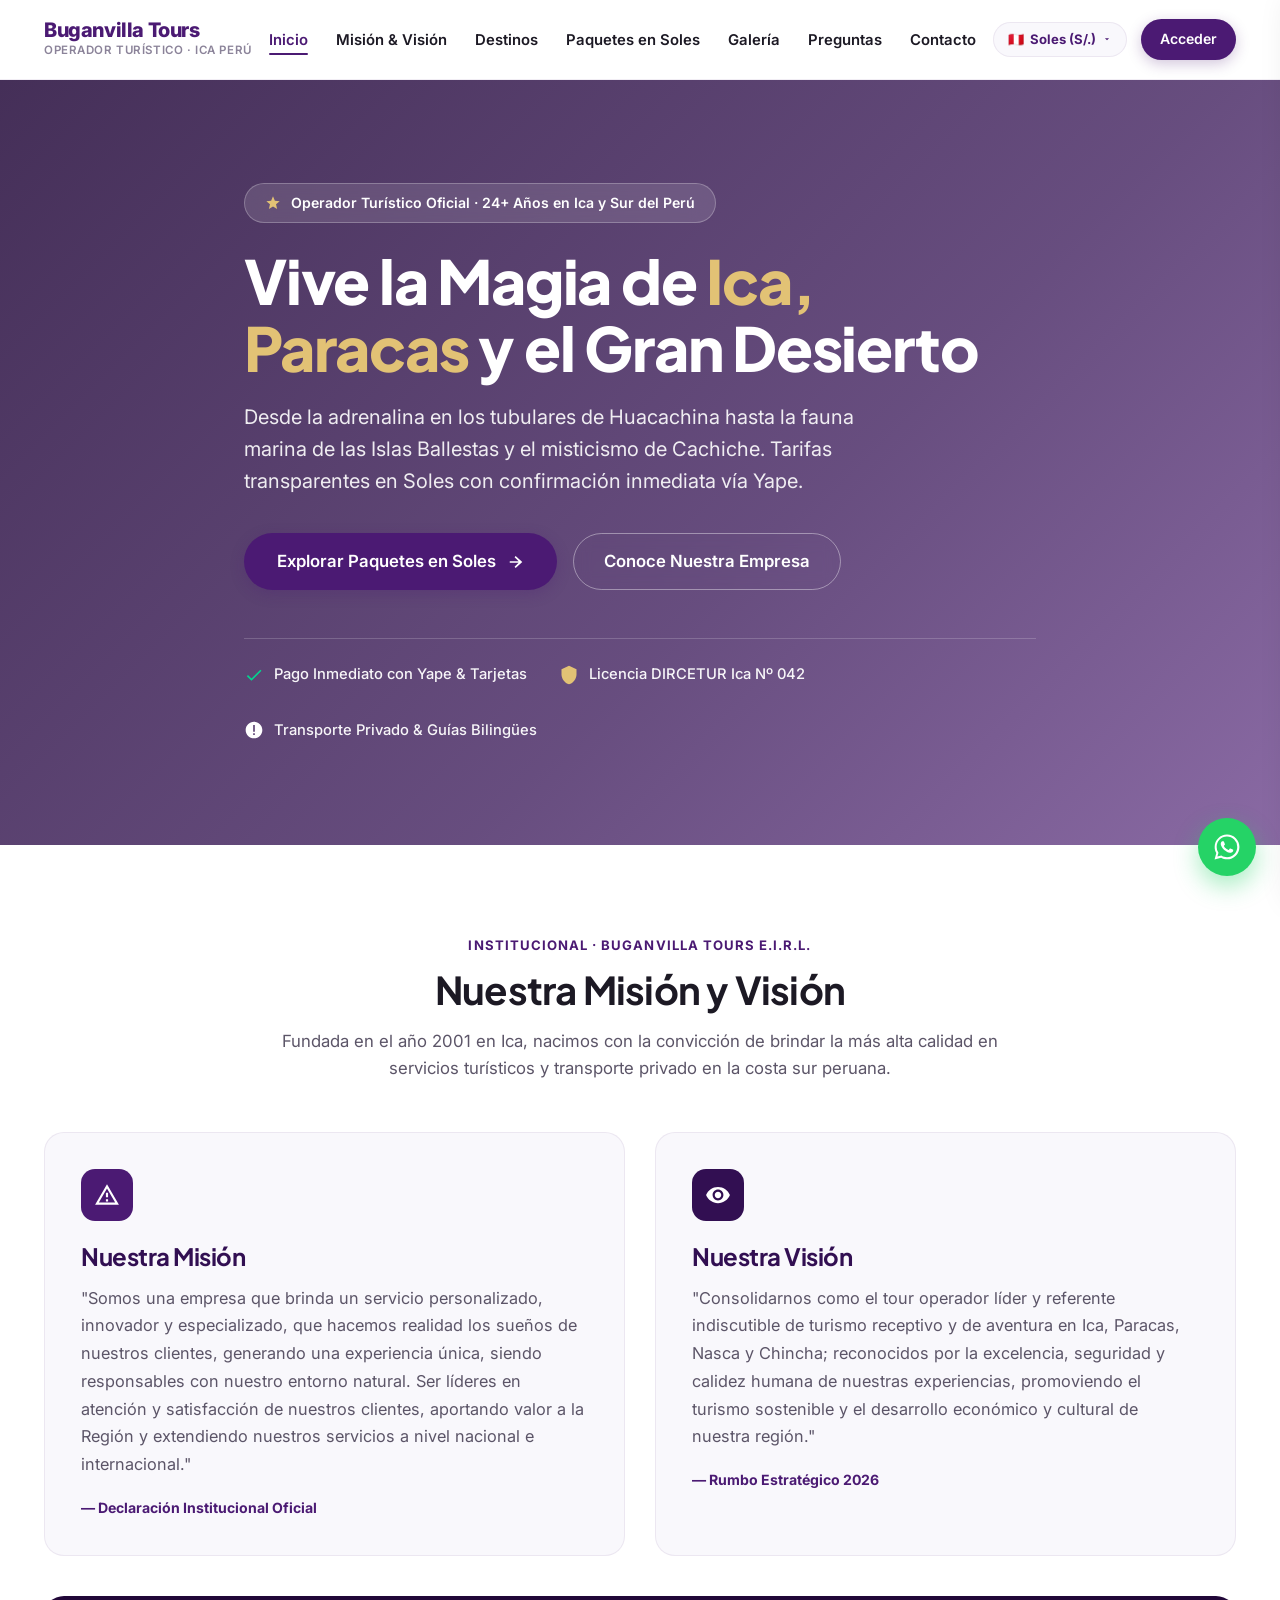
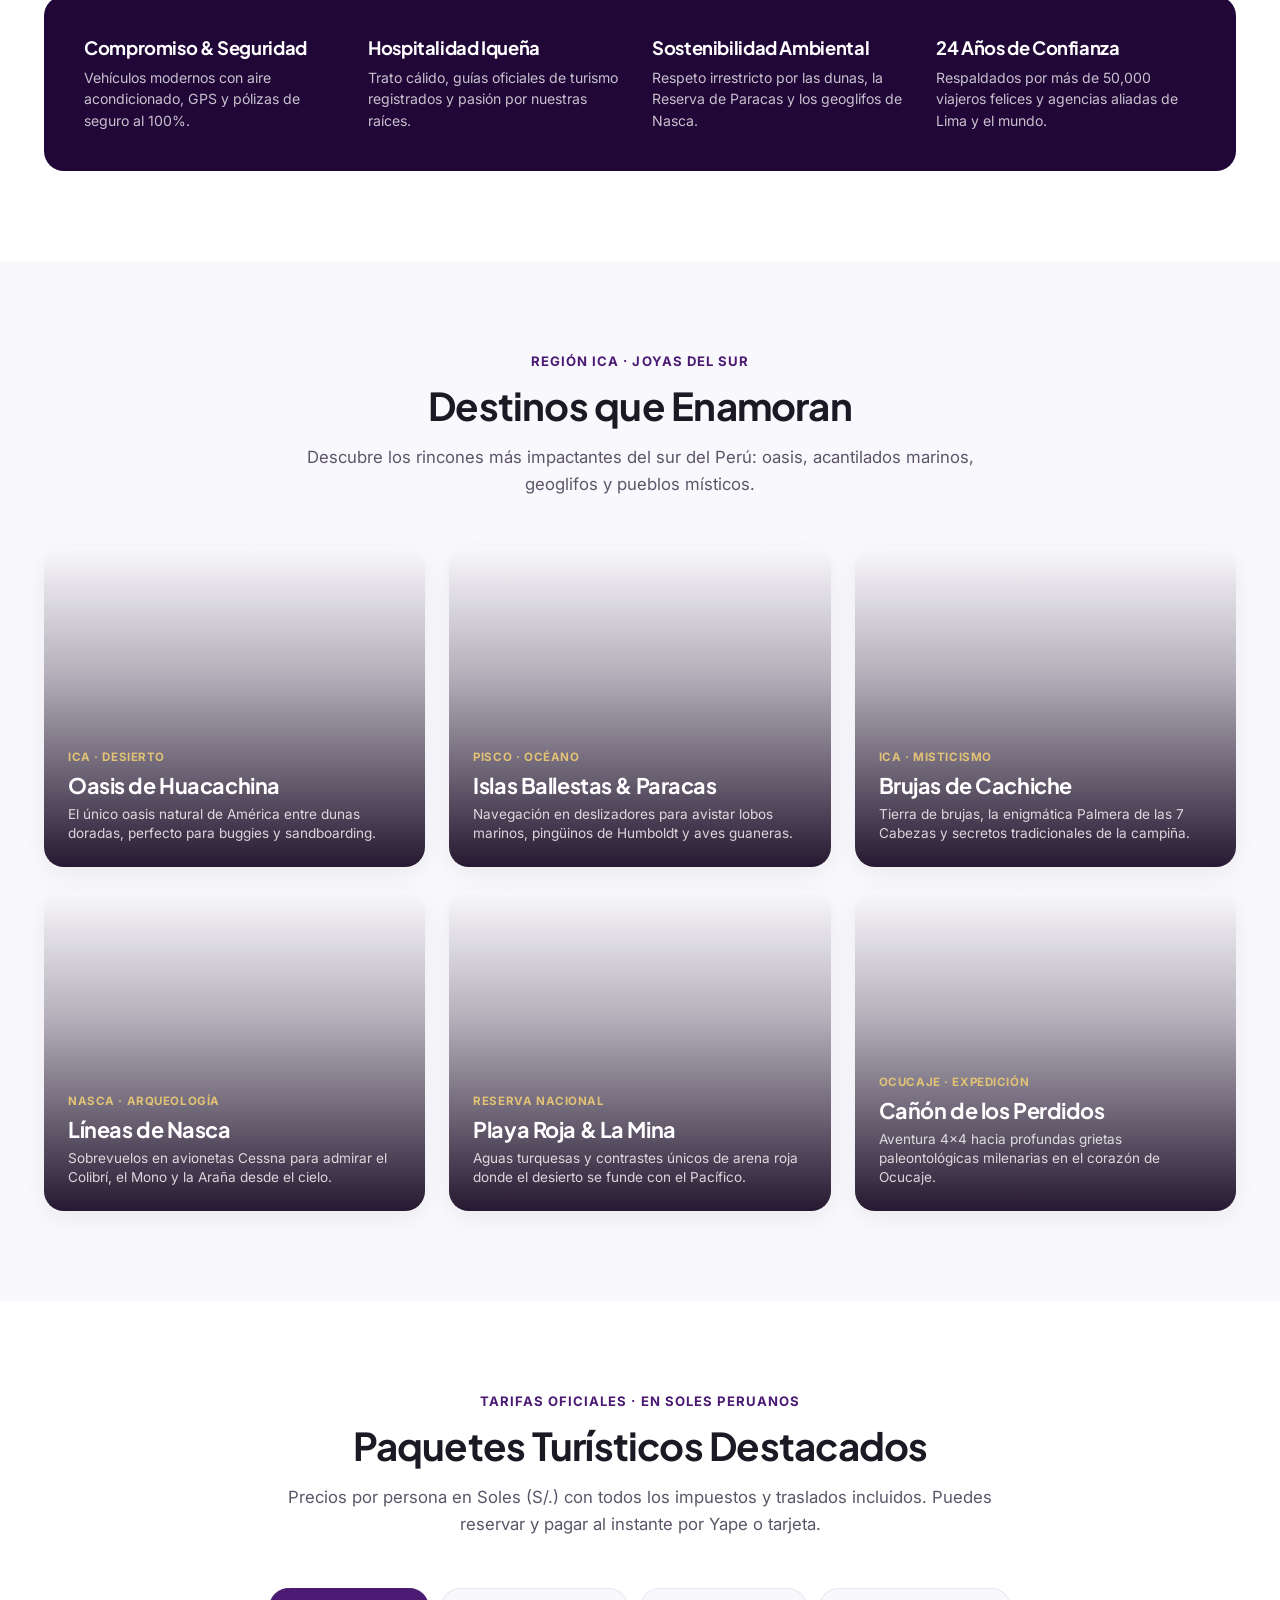
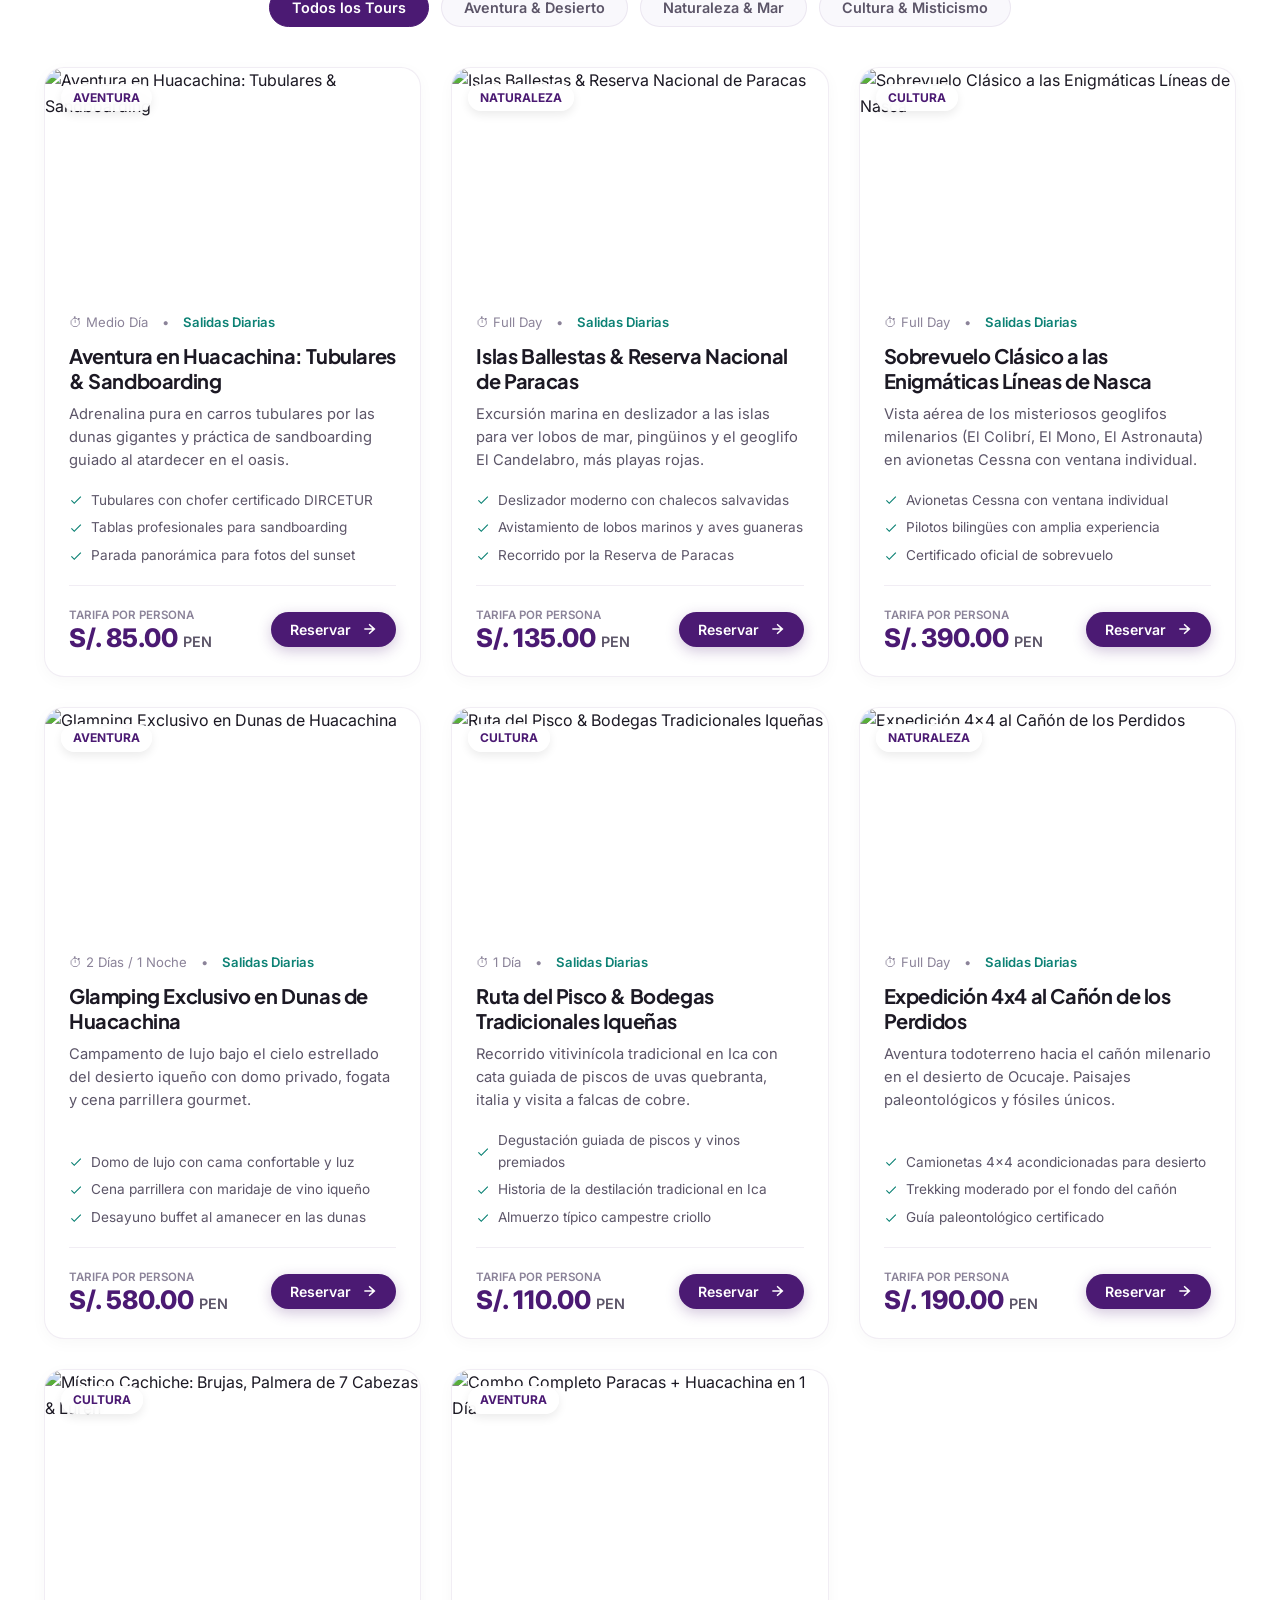
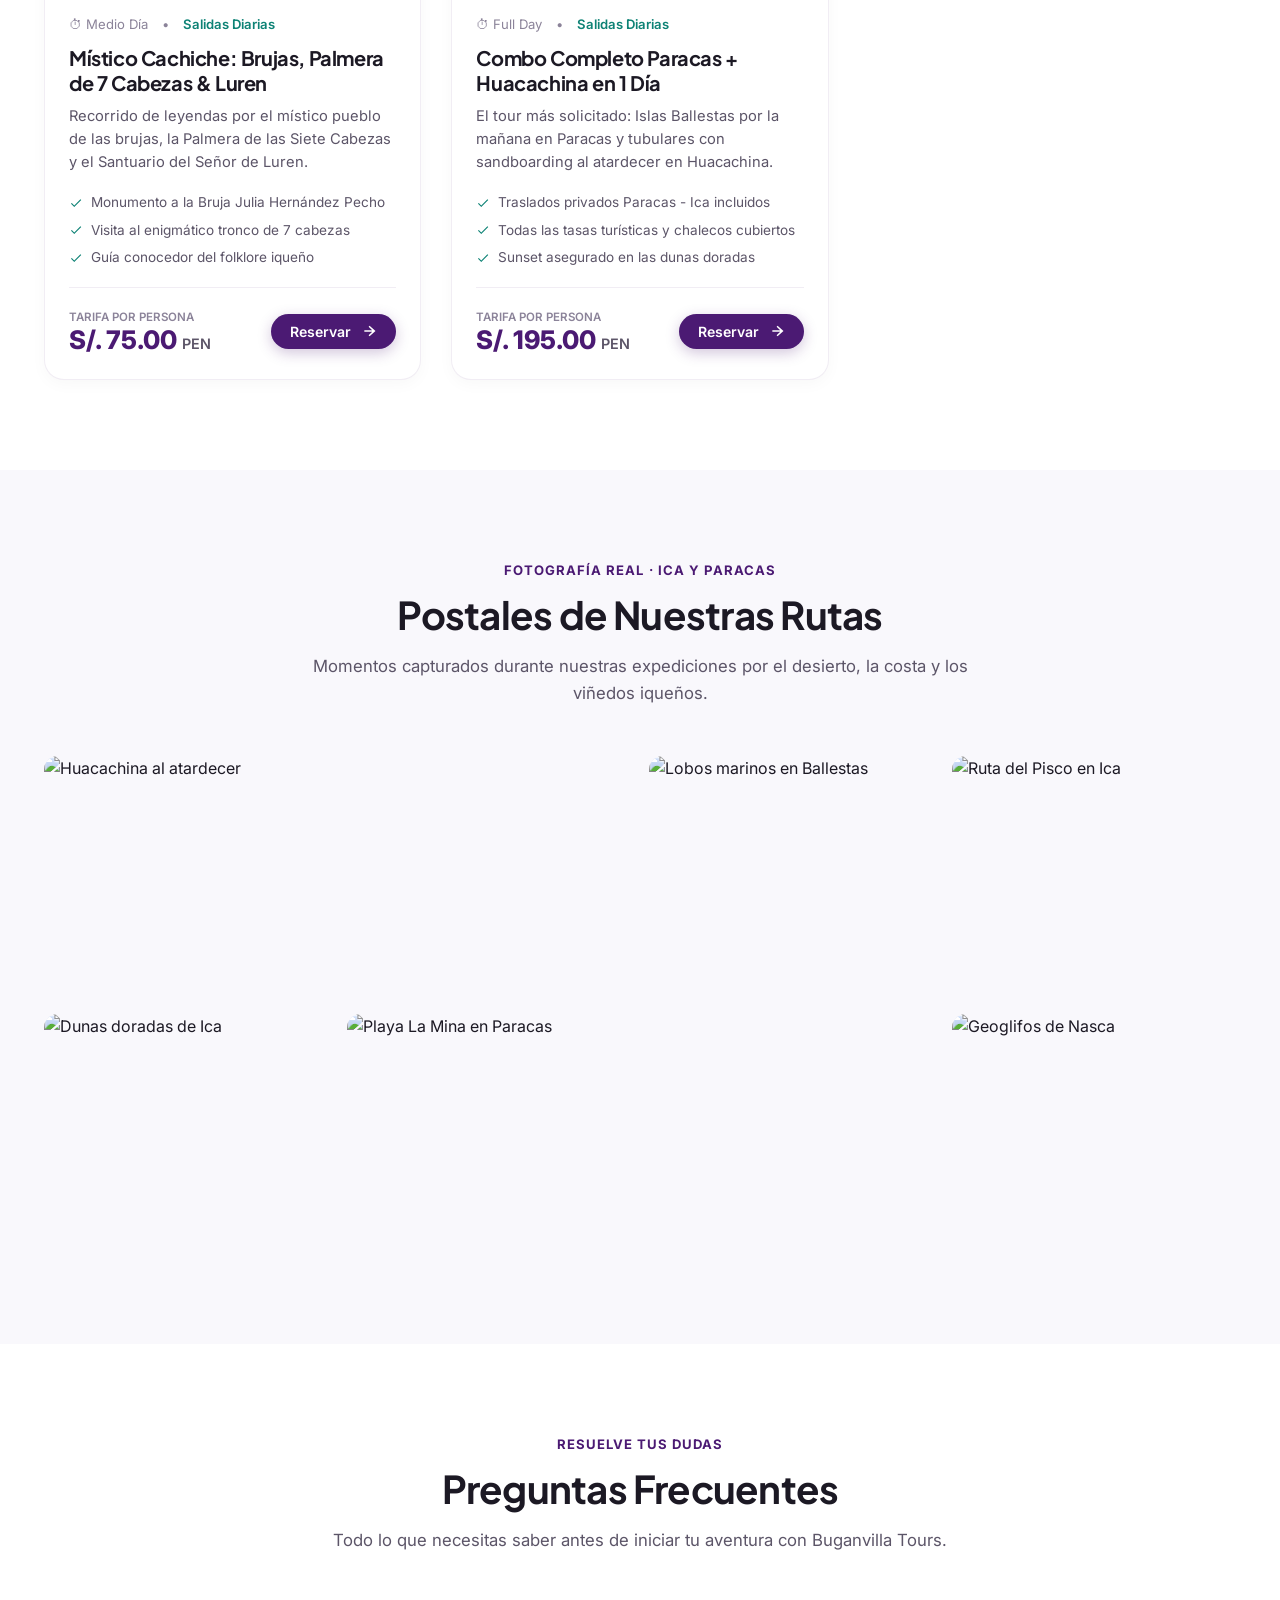
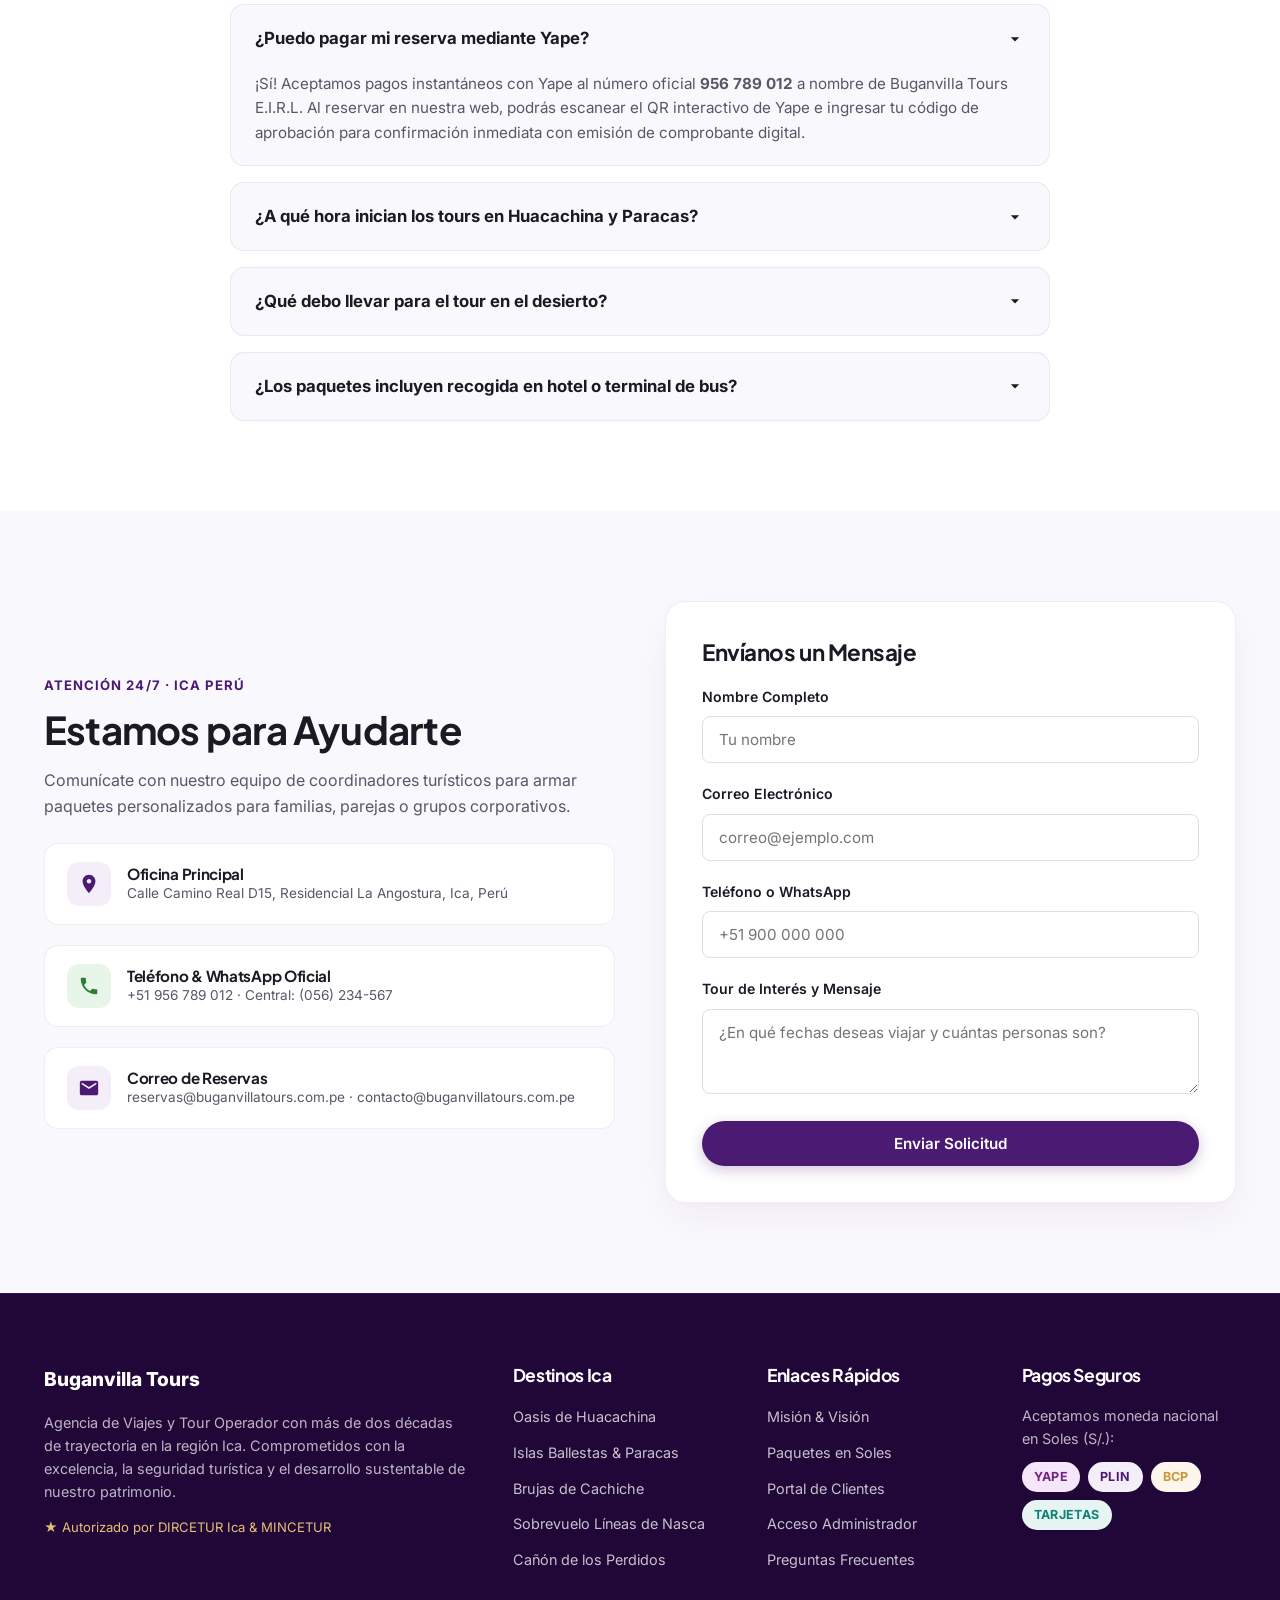
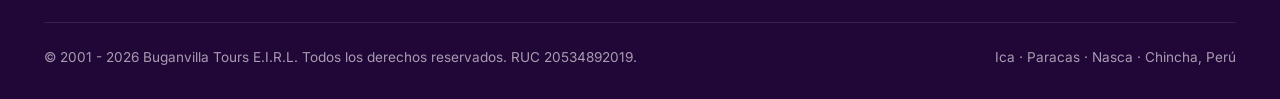
==== index.html @ 5aa182d3 "feat: subida del proyecto completo Buganvilla Tours" ====
<!DOCTYPE html>
<html lang="es">
<head>
  <meta charset="UTF-8">
  <meta name="viewport" content="width=device-width, initial-scale=1.0">
  <title>Buganvilla Tours | Agencia de Viajes y Tour Operador - Ica, Paracas, Nasca</title>
  
  <!-- Meta & Favicon -->
  <meta name="description" content="Buganvilla Tours - Agencia de viajes y tour operador oficial con más de 24 años de experiencia en Ica, Huacachina, Paracas, Nasca y Chincha. Reserva paquetes en Soles con Yape.">
  <link rel="icon" href="https://buganvillatours.com/wp-content/uploads/2016/09/Logo-Buganvilla-web.png" type="image/png">

  <!-- Google Fonts: Inter & Plus Jakarta Sans for refined editorial modern typography -->
  <link rel="preconnect" href="https://fonts.googleapis.com">
  <link rel="preconnect" href="https://fonts.gstatic.com" crossorigin>
  <link href="https://fonts.googleapis.com/css2?family=Plus+Jakarta+Sans:wght@400;500;600;700;800&family=Inter:wght@300;400;500;600;700&display=swap" rel="stylesheet">

  <link rel="stylesheet" href="frontend/css/styles.css">
</head>
<body>

  <!-- ==========================================================================
       HEADER OFICIAL BUGANVILLA TOURS
       ========================================================================== -->
  <header class="site-header">
    <div class="container header-inner">
      
      <!-- Brand Logo con Logo Oficial de Buganvilla Tours -->
      <a href="#home" class="brand-logo-link" onclick="navigate('home')">
        <img src="https://buganvillatours.com/wp-content/uploads/2016/09/Logo-Buganvilla-web.png" 
             alt="Buganvilla Tours Logo" 
             class="brand-logo-img" 
             onerror="this.style.display='none'; document.getElementById('logoFallbackText').style.display='flex';">
        
        <div id="logoFallbackText" class="brand-text-fallback" style="display: none;">
          <span class="brand-title">Buganvilla Tours</span>
          <span class="brand-subtitle">Operador Turístico · Ica Perú</span>
        </div>
      </a>

      <!-- Menu Links -->
      <ul class="nav-menu">
        <li><a href="#home" class="nav-link active" onclick="navigate('home')">Inicio</a></li>
        <li><a href="#home" class="nav-link" onclick="scrollToSection('institucional')">Misión & Visión</a></li>
        <li><a href="#home" class="nav-link" onclick="scrollToSection('destinos')">Destinos</a></li>
        <li><a href="#home" class="nav-link" onclick="scrollToSection('paquetes')">Paquetes en Soles</a></li>
        <li><a href="#home" class="nav-link" onclick="scrollToSection('galeria')">Galería</a></li>
        <li><a href="#home" class="nav-link" onclick="scrollToSection('faq')">Preguntas</a></li>
        <li><a href="#home" class="nav-link" onclick="scrollToSection('contacto')">Contacto</a></li>
      </ul>

      <!-- Right Actions: Currency in Soles + Auth -->
      <div class="nav-right-actions">
        
        <div class="currency-pill" id="currencyPill" onclick="toggleCurrencyDropdown(event)" title="Cambiar Moneda de Pago">
          <span id="curFlag">🇵🇪</span>
          <span id="curLabel">Soles (S/.)</span>
          <svg width="10" height="10" viewBox="0 0 24 24" fill="currentColor"><path d="M7 10l5 5 5-5z"/></svg>

          <div class="currency-dropdown" id="currencyDropdown">
            <button type="button" class="currency-dropdown-opt active" data-cur="PEN" onclick="setCurrency('PEN', event)">
              <span>🇵🇪 Soles Peruanos</span>
              <strong>S/.</strong>
            </button>
            <button type="button" class="currency-dropdown-opt" data-cur="USD" onclick="setCurrency('USD', event)">
              <span>🇺🇸 Dólares (USD)</span>
              <strong>$</strong>
            </button>
            <button type="button" class="currency-dropdown-opt" data-cur="EUR" onclick="setCurrency('EUR', event)">
              <span>🇪🇺 Euros (EUR)</span>
              <strong>€</strong>
            </button>
          </div>
        </div>

        <!-- Guest Button -->
        <div id="navGuestBox">
          <a href="#login" class="btn btn-primary btn-sm" onclick="navigate('login')">
            Acceder
          </a>
        </div>

        <!-- Logged In User Pill -->
        <div id="navUserBox" class="user-profile-menu" style="display: none;">
          <button class="user-pill-btn" onclick="toggleUserDropdown()">
            <div class="user-avatar-dot" id="navAvatarLetter">U</div>
            <span id="navUserName" style="font-weight: 700; font-size: 0.9rem;">Usuario</span>
            <svg width="12" height="12" viewBox="0 0 24 24" fill="currentColor"><path d="M7 10l5 5 5-5z"/></svg>
          </button>
          
          <div class="user-dropdown" id="userDropdown">
            <a href="#client-dashboard" id="userMenuClientLink" onclick="navigate('client-dashboard')">
              <svg width="16" height="16" viewBox="0 0 24 24" fill="currentColor"><path d="M3 13h8V3H3v10zm0 8h8v-6H3v6zm10 0h8V11h-8v10zm0-18v6h8V3h-8z"/></svg>
              Mi Panel Cliente
            </a>
            <a href="#admin-dashboard" id="userMenuAdminLink" style="display: none;" onclick="navigate('admin-dashboard')">
              <svg width="16" height="16" viewBox="0 0 24 24" fill="currentColor"><path d="M12 1L3 5v6c0 5.55 3.84 10.74 9 12 5.16-1.26 9-6.45 9-12V5l-9-4z"/></svg>
              Panel Administrador
            </a>
            <button onclick="logout()">
              <svg width="16" height="16" viewBox="0 0 24 24" fill="currentColor"><path d="M10.09 15.59L11.5 17l5-5-5-5-1.41 1.41L12.67 11H3v2h9.67l-2.58 2.59zM19 3H5c-1.11 0-2 .9-2 2v4h2V5h14v14H5v-4H3v4c0 1.1.89 2 2 2h14c1.1 0 2-.9 2-2V5c0-1.1-.9-2-2-2z"/></svg>
              Cerrar Sesión
            </button>
          </div>
        </div>

        <!-- Mobile Trigger -->
        <button class="mobile-nav-toggle" onclick="toggleMobileNav()">☰</button>
      </div>

    </div>
  </header>

  <!-- Mobile Drawer -->
  <div class="mobile-drawer-overlay" id="mobileOverlay" onclick="toggleMobileNav()"></div>
  <aside class="mobile-drawer" id="mobileDrawer">
    <div style="display: flex; justify-content: space-between; align-items: center;">
      <span style="font-weight: 800; color: var(--primary);">Buganvilla Tours</span>
      <button onclick="toggleMobileNav()" style="background: none; font-size: 1.5rem;">&times;</button>
    </div>
    <div style="display: flex; flex-direction: column; gap: 14px;">
      <a href="#home" onclick="navigate('home'); toggleMobileNav();" style="font-weight: 600;">Inicio</a>
      <a href="#home" onclick="scrollToSection('institucional'); toggleMobileNav();" style="font-weight: 600;">Misión & Visión</a>
      <a href="#home" onclick="scrollToSection('destinos'); toggleMobileNav();" style="font-weight: 600;">Destinos de Ica</a>
      <a href="#home" onclick="scrollToSection('paquetes'); toggleMobileNav();" style="font-weight: 600;">Paquetes en Soles</a>
      <a href="#home" onclick="scrollToSection('galeria'); toggleMobileNav();" style="font-weight: 600;">Galería</a>
      <a href="#home" onclick="scrollToSection('contacto'); toggleMobileNav();" style="font-weight: 600;">Contacto</a>
      <hr style="border: 0; border-top: 1px solid var(--border-light);">
      <a href="#login" class="btn btn-primary btn-block btn-sm" onclick="navigate('login'); toggleMobileNav();">Ingresar al Sistema</a>
    </div>
  </aside>

  <!-- ==========================================================================
       MAIN APPLICATION ROUTER CONTAINER
       ========================================================================== -->
  <main id="app-root">

    <!-- ========================================================================
         VISTA 1: HOME PAGE
         ======================================================================== -->
    <section id="view-home" class="app-view active">
      
      <!-- HERO: Huacachina Desert Lagoon & Dunes -->
      <div class="hero-section">
        <div class="container hero-content">
          <div class="hero-badge-pill">
            <svg width="16" height="16" viewBox="0 0 24 24" fill="#E2C275"><path d="M12 17.27L18.18 21l-1.64-7.03L22 9.24l-7.19-.61L12 2 9.19 8.63 2 9.24l5.46 4.73L5.82 21z"/></svg>
            Operador Turístico Oficial · 24+ Años en Ica y Sur del Perú
          </div>

          <h1 class="hero-title">
            Vive la Magia de <span>Ica, Paracas</span> y el Gran Desierto
          </h1>

          <p class="hero-subtitle">
            Desde la adrenalina en los tubulares de Huacachina hasta la fauna marina de las Islas Ballestas y el misticismo de Cachiche. Tarifas transparentes en Soles con confirmación inmediata vía Yape.
          </p>

          <div class="hero-cta-group">
            <a href="#home" onclick="scrollToSection('paquetes')" class="btn btn-primary" style="font-size: 1.05rem; padding: 14px 32px;">
              Explorar Paquetes en Soles
              <svg width="18" height="18" viewBox="0 0 24 24" fill="currentColor"><path d="M5 13h11.86l-5.43 5.43 1.42 1.42L21.71 12l-8.86-7.85-1.42 1.42L16.86 11H5v2z"/></svg>
            </a>
            <a href="#home" onclick="scrollToSection('institucional')" class="btn btn-outline" style="font-size: 1.05rem; padding: 14px 30px;">
              Conoce Nuestra Empresa
            </a>
          </div>

          <div class="hero-highlights-strip">
            <div class="hero-strip-item">
              <svg width="20" height="20" viewBox="0 0 24 24" fill="#00D68F"><path d="M9 16.2L4.8 12l-1.4 1.4L9 19 21 7l-1.4-1.4L9 16.2z"/></svg>
              <span>Pago Inmediato con Yape & Tarjetas</span>
            </div>
            <div class="hero-strip-item">
              <svg width="20" height="20" viewBox="0 0 24 24" fill="#E2C275"><path d="M12 1L3 5v6c0 5.55 3.84 10.74 9 12 5.16-1.26 9-6.45 9-12V5l-9-4z"/></svg>
              <span>Licencia DIRCETUR Ica Nº 042</span>
            </div>
            <div class="hero-strip-item">
              <svg width="20" height="20" viewBox="0 0 24 24" fill="#FFFFFF"><path d="M12 2C6.48 2 2 6.48 2 12s4.48 10 10 10 10-4.48 10-10S17.52 2 12 2zm-1 14h2v2h-2zm0-10h2v8h-2z"/></svg>
              <span>Transporte Privado & Guías Bilingües</span>
            </div>
          </div>
        </div>
      </div>

      <!-- SECCIÓN INSTITUCIONAL: MISIÓN Y VISIÓN (DATOS OFICIALES) -->
      <section class="institutional-section" id="institucional">
        <div class="container">
          
          <div class="section-header">
            <span class="section-tag">Institucional · Buganvilla Tours E.I.R.L.</span>
            <h2 class="section-title">Nuestra Misión y Visión</h2>
            <p class="section-desc">
              Fundada en el año 2001 en Ica, nacimos con la convicción de brindar la más alta calidad en servicios turísticos y transporte privado en la costa sur peruana.
            </p>
          </div>

          <div class="mision-vision-grid">
            
            <!-- Misión Oficial -->
            <div class="mision-card">
              <div class="inst-icon-wrap">
                <svg width="26" height="26" viewBox="0 0 24 24" fill="currentColor"><path d="M12 2L1 21h22L12 2zm0 3.99L19.53 19H4.47L12 5.99zM11 16h2v2h-2zm0-6h2v4h-2z"/></svg>
              </div>
              <h3 class="inst-title">Nuestra Misión</h3>
              <p class="inst-text">
                "Somos una empresa que brinda un servicio personalizado, innovador y especializado, que hacemos realidad los sueños de nuestros clientes, generando una experiencia única, siendo responsables con nuestro entorno natural. Ser líderes en atención y satisfacción de nuestros clientes, aportando valor a la Región y extendiendo nuestros servicios a nivel nacional e internacional."
              </p>
              <div style="margin-top: 18px; font-weight: 700; color: var(--primary); font-size: 0.88rem;">
                — Declaración Institucional Oficial
              </div>
            </div>

            <!-- Visión Oficial -->
            <div class="vision-card">
              <div class="inst-icon-wrap" style="background: var(--primary-dark);">
                <svg width="26" height="26" viewBox="0 0 24 24" fill="currentColor"><path d="M12 4.5C7 4.5 2.73 7.61 1 12c1.73 4.39 6 7.5 11 7.5s9.27-3.11 11-7.5c-1.73-4.39-6-7.5-11-7.5zM12 17c-2.76 0-5-2.24-5-5s2.24-5 5-5 5 2.24 5 5-2.24 5-5 5zm0-8c-1.66 0-3 1.34-3 3s1.34 3 3 3 3-1.34 3-3-1.34-3-3-3z"/></svg>
              </div>
              <h3 class="inst-title">Nuestra Visión</h3>
              <p class="inst-text">
                "Consolidarnos como el tour operador líder y referente indiscutible de turismo receptivo y de aventura en Ica, Paracas, Nasca y Chincha; reconocidos por la excelencia, seguridad y calidez humana de nuestras experiencias, promoviendo el turismo sostenible y el desarrollo económico y cultural de nuestra región."
              </p>
              <div style="margin-top: 18px; font-weight: 700; color: var(--primary); font-size: 0.88rem;">
                — Rumbo Estratégico 2026
              </div>
            </div>

          </div>

          <!-- Valores de la Empresa -->
          <div class="values-strip">
            <div class="val-item">
              <h4>Compromiso & Seguridad</h4>
              <p>Vehículos modernos con aire acondicionado, GPS y pólizas de seguro al 100%.</p>
            </div>
            <div class="val-item">
              <h4>Hospitalidad Iqueña</h4>
              <p>Trato cálido, guías oficiales de turismo registrados y pasión por nuestras raíces.</p>
            </div>
            <div class="val-item">
              <h4>Sostenibilidad Ambiental</h4>
              <p>Respeto irrestricto por las dunas, la Reserva de Paracas y los geoglifos de Nasca.</p>
            </div>
            <div class="val-item">
              <h4>24 Años de Confianza</h4>
              <p>Respaldados por más de 50,000 viajeros felices y agencias aliadas de Lima y el mundo.</p>
            </div>
          </div>

        </div>
      </section>

      <!-- SECCIÓN DESTINOS EMBLEMÁTICOS DE ICA (NO MACHU PICCHU) -->
      <section class="destinations-section" id="destinos">
        <div class="container">
          
          <div class="section-header">
            <span class="section-tag">Región Ica · Joyas del Sur</span>
            <h2 class="section-title">Destinos que Enamoran</h2>
            <p class="section-desc">
              Descubre los rincones más impactantes del sur del Perú: oasis, acantilados marinos, geoglifos y pueblos místicos.
            </p>
          </div>

          <div class="dest-grid">
            
            <!-- 1. Huacachina -->
            <div class="dest-card" onclick="scrollToSection('paquetes')">
              <div class="dest-card-bg" style="background-image: url('https://images.unsplash.com/photo-1544644181-1484b3fdfc62?w=800&q=80');"></div>
              <div class="dest-card-overlay">
                <span class="dest-tag">Ica · Desierto</span>
                <h3 class="dest-name">Oasis de Huacachina</h3>
                <p class="dest-desc">El único oasis natural de América entre dunas doradas, perfecto para buggies y sandboarding.</p>
              </div>
            </div>

            <!-- 2. Paracas & Ballestas -->
            <div class="dest-card" onclick="scrollToSection('paquetes')">
              <div class="dest-card-bg" style="background-image: url('https://images.unsplash.com/photo-1580619305218-8423a7ef79b4?w=800&q=80');"></div>
              <div class="dest-card-overlay">
                <span class="dest-tag">Pisco · Océano</span>
                <h3 class="dest-name">Islas Ballestas & Paracas</h3>
                <p class="dest-desc">Navegación en deslizadores para avistar lobos marinos, pingüinos de Humboldt y aves guaneras.</p>
              </div>
            </div>

            <!-- 3. Pueblo de Cachiche -->
            <div class="dest-card" onclick="scrollToSection('paquetes')">
              <div class="dest-card-bg" style="background-image: url('https://images.unsplash.com/photo-1518457607834-6e8d80c183c5?w=800&q=80');"></div>
              <div class="dest-card-overlay">
                <span class="dest-tag">Ica · Misticismo</span>
                <h3 class="dest-name">Brujas de Cachiche</h3>
                <p class="dest-desc">Tierra de brujas, la enigmática Palmera de las 7 Cabezas y secretos tradicionales de la campiña.</p>
              </div>
            </div>

            <!-- 4. Líneas de Nasca -->
            <div class="dest-card" onclick="scrollToSection('paquetes')">
              <div class="dest-card-bg" style="background-image: url('https://images.unsplash.com/photo-1526392060635-9d6019884377?w=800&q=80');"></div>
              <div class="dest-card-overlay">
                <span class="dest-tag">Nasca · Arqueología</span>
                <h3 class="dest-name">Líneas de Nasca</h3>
                <p class="dest-desc">Sobrevuelos en avionetas Cessna para admirar el Colibrí, el Mono y la Araña desde el cielo.</p>
              </div>
            </div>

            <!-- 5. Playas de Paracas -->
            <div class="dest-card" onclick="scrollToSection('paquetes')">
              <div class="dest-card-bg" style="background-image: url('https://images.unsplash.com/photo-1507525428034-b723cf961d3e?w=800&q=80');"></div>
              <div class="dest-card-overlay">
                <span class="dest-tag">Reserva Nacional</span>
                <h3 class="dest-name">Playa Roja & La Mina</h3>
                <p class="dest-desc">Aguas turquesas y contrastes únicos de arena roja donde el desierto se funde con el Pacífico.</p>
              </div>
            </div>

            <!-- 6. Cañón de los Perdidos -->
            <div class="dest-card" onclick="scrollToSection('paquetes')">
              <div class="dest-card-bg" style="background-image: url('https://images.unsplash.com/photo-1682687220742-aba13b6e50ba?w=800&q=80');"></div>
              <div class="dest-card-overlay">
                <span class="dest-tag">Ocucaje · Expedición</span>
                <h3 class="dest-name">Cañón de los Perdidos</h3>
                <p class="dest-desc">Aventura 4x4 hacia profundas grietas paleontológicas milenarias en el corazón de Ocucaje.</p>
              </div>
            </div>

          </div>

        </div>
      </section>

      <!-- PAQUETES TURÍSTICOS CON FOTOS REALES Y TARIFAS EN SOLES (S/.) -->
      <section class="packages-section" id="paquetes">
        <div class="container">
          
          <div class="section-header">
            <span class="section-tag">Tarifas Oficiales · En Soles Peruanos</span>
            <h2 class="section-title">Paquetes Turísticos Destacados</h2>
            <p class="section-desc">
              Precios por persona en Soles (S/.) con todos los impuestos y traslados incluidos. Puedes reservar y pagar al instante por Yape o tarjeta.
            </p>
          </div>

          <!-- Filtros de Categoría -->
          <div class="packages-filter-bar">
            <button class="filter-btn active" onclick="filterHomePackages('all', this)">Todos los Tours</button>
            <button class="filter-btn" onclick="filterHomePackages('aventura', this)">Aventura & Desierto</button>
            <button class="filter-btn" onclick="filterHomePackages('naturaleza', this)">Naturaleza & Mar</button>
            <button class="filter-btn" onclick="filterHomePackages('cultura', this)">Cultura & Misticismo</button>
          </div>

          <!-- Grid Dinámico de Paquetes -->
          <div class="packages-grid" id="homePackagesContainer">
            <!-- Rendered by JavaScript with authentic Ica photos & Soles -->
          </div>

        </div>
      </section>

      <!-- SECCIÓN: GALERÍA FOTOGRÁFICA -->
      <section class="gallery-section" id="galeria">
        <div class="container">
          
          <div class="section-header">
            <span class="section-tag">Fotografía Real · Ica y Paracas</span>
            <h2 class="section-title">Postales de Nuestras Rutas</h2>
            <p class="section-desc">
              Momentos capturados durante nuestras expediciones por el desierto, la costa y los viñedos iqueños.
            </p>
          </div>

          <div class="gallery-grid">
            <div class="gallery-item span-2">
              <img src="https://images.unsplash.com/photo-1509316975850-ff9c5deb0cd9?w=900&q=80" alt="Huacachina al atardecer" class="gallery-img">
              <div class="gallery-overlay"><span>Sunset en el Oasis de Huacachina</span></div>
            </div>
            <div class="gallery-item">
              <img src="https://images.unsplash.com/photo-1580619305218-8423a7ef79b4?w=600&q=80" alt="Lobos marinos en Ballestas" class="gallery-img">
              <div class="gallery-overlay"><span>Lobos marinos en Islas Ballestas</span></div>
            </div>
            <div class="gallery-item">
              <img src="https://images.unsplash.com/photo-1506377247377-2a5b3b417ebb?w=600&q=80" alt="Ruta del Pisco en Ica" class="gallery-img">
              <div class="gallery-overlay"><span>Barricas de roble y cata de Pisco</span></div>
            </div>
            <div class="gallery-item">
              <img src="https://images.unsplash.com/photo-1544644181-1484b3fdfc62?w=600&q=80" alt="Dunas doradas de Ica" class="gallery-img">
              <div class="gallery-overlay"><span>Tubulares en dunas gigantes</span></div>
            </div>
            <div class="gallery-item span-2">
              <img src="https://images.unsplash.com/photo-1507525428034-b723cf961d3e?w=900&q=80" alt="Playa La Mina en Paracas" class="gallery-img">
              <div class="gallery-overlay"><span>Playa La Mina · Reserva de Paracas</span></div>
            </div>
            <div class="gallery-item">
              <img src="https://images.unsplash.com/photo-1526392060635-9d6019884377?w=600&q=80" alt="Geoglifos de Nasca" class="gallery-img">
              <div class="gallery-overlay"><span>Sobrevuelo Líneas de Nasca</span></div>
            </div>
          </div>

        </div>
      </section>

      <!-- SECCIÓN: PREGUNTAS FRECUENTES (FAQ) -->
      <section class="faq-section" id="faq">
        <div class="container">
          
          <div class="section-header">
            <span class="section-tag">Resuelve tus Dudas</span>
            <h2 class="section-title">Preguntas Frecuentes</h2>
            <p class="section-desc">
              Todo lo que necesitas saber antes de iniciar tu aventura con Buganvilla Tours.
            </p>
          </div>

          <div class="faq-accordion">
            
            <div class="faq-item open">
              <div class="faq-question" onclick="toggleFaq(this)">
                <span>¿Puedo pagar mi reserva mediante Yape?</span>
                <svg width="20" height="20" viewBox="0 0 24 24" fill="currentColor"><path d="M7 10l5 5 5-5z"/></svg>
              </div>
              <div class="faq-answer">
                ¡Sí! Aceptamos pagos instantáneos con Yape al número oficial <strong>956 789 012</strong> a nombre de Buganvilla Tours E.I.R.L. Al reservar en nuestra web, podrás escanear el QR interactivo de Yape e ingresar tu código de aprobación para confirmación inmediata con emisión de comprobante digital.
              </div>
            </div>

            <div class="faq-item">
              <div class="faq-question" onclick="toggleFaq(this)">
                <span>¿A qué hora inician los tours en Huacachina y Paracas?</span>
                <svg width="20" height="20" viewBox="0 0 24 24" fill="currentColor"><path d="M7 10l5 5 5-5z"/></svg>
              </div>
              <div class="faq-answer">
                Las salidas para las Islas Ballestas son temprano por la mañana (08:00 AM y 10:00 AM) para aprovechar aguas calmas. El tour de tubulares y sandboarding en Huacachina opera durante todo el día, siendo el turno de las 04:00 PM el más cotizado para admirar el atardecer en el desierto.
              </div>
            </div>

            <div class="faq-item">
              <div class="faq-question" onclick="toggleFaq(this)">
                <span>¿Qué debo llevar para el tour en el desierto?</span>
                <svg width="20" height="20" viewBox="0 0 24 24" fill="currentColor"><path d="M7 10l5 5 5-5z"/></svg>
              </div>
              <div class="faq-answer">
                Recomendamos ropa ligera, lentes de sol bien ajustados, bloqueador solar biodegradable, zapatillas deportivas (no sandalias para el sandboarding) y un cortaviento para el atardecer cuando baja la temperatura en las dunas.
              </div>
            </div>

            <div class="faq-item">
              <div class="faq-question" onclick="toggleFaq(this)">
                <span>¿Los paquetes incluyen recogida en hotel o terminal de bus?</span>
                <svg width="20" height="20" viewBox="0 0 24 24" fill="currentColor"><path d="M7 10l5 5 5-5z"/></svg>
              </div>
              <div class="faq-answer">
                Todos nuestros paquetes incluyen traslados en unidades con aire acondicionado desde hoteles céntricos de Ica o terminales de autobuses de Ica y Paracas.
              </div>
            </div>

          </div>

        </div>
      </section>

      <!-- SECCIÓN: CONTACTO & UBICACIÓN -->
      <section class="contact-section" id="contacto">
        <div class="container contact-grid">
          
          <div>
            <span class="section-tag">Atención 24/7 · Ica Perú</span>
            <h2 class="section-title" style="text-align: left;">Estamos para Ayudarte</h2>
            <p style="margin-bottom: 24px;">
              Comunícate con nuestro equipo de coordinadores turísticos para armar paquetes personalizados para familias, parejas o grupos corporativos.
            </p>

            <div class="contact-info-list">
              
              <div class="contact-info-card">
                <div class="contact-icon-box">
                  <svg width="22" height="22" viewBox="0 0 24 24" fill="currentColor"><path d="M12 2C8.13 2 5 5.13 5 9c0 5.25 7 13 7 13s7-7.75 7-13c0-3.87-3.13-7-7-7zm0 9.5c-1.38 0-2.5-1.12-2.5-2.5s1.12-2.5 2.5-2.5 2.5 1.12 2.5 2.5-1.12 2.5-2.5 2.5z"/></svg>
                </div>
                <div>
                  <h4 style="font-size: 0.95rem;">Oficina Principal</h4>
                  <p style="font-size: 0.85rem;">Calle Camino Real D15, Residencial La Angostura, Ica, Perú</p>
                </div>
              </div>

              <div class="contact-info-card">
                <div class="contact-icon-box" style="background: #E8F5E9; color: #2E7D32;">
                  <svg width="22" height="22" viewBox="0 0 24 24" fill="currentColor"><path d="M6.62 10.79c1.44 2.83 3.76 5.14 6.59 6.59l2.2-2.2c.27-.27.67-.36 1.02-.24 1.12.37 2.33.57 3.57.57.55 0 1 .45 1 1V20c0 .55-.45 1-1 1-9.39 0-17-7.61-17-17 0-.55.45-1 1-1h3.5c.55 0 1 .45 1 1 0 1.25.2 2.45.57 3.57.11.35.03.74-.25 1.02l-2.2 2.2z"/></svg>
                </div>
                <div>
                  <h4 style="font-size: 0.95rem;">Teléfono & WhatsApp Oficial</h4>
                  <p style="font-size: 0.85rem;">+51 956 789 012 · Central: (056) 234-567</p>
                </div>
              </div>

              <div class="contact-info-card">
                <div class="contact-icon-box">
                  <svg width="22" height="22" viewBox="0 0 24 24" fill="currentColor"><path d="M20 4H4c-1.1 0-1.99.9-1.99 2L2 18c0 1.1.9 2 2 2h16c1.1 0 2-.9 2-2V6c0-1.1-.9-2-2-2zm0 4l-8 5-8-5V6l8 5 8-5v2z"/></svg>
                </div>
                <div>
                  <h4 style="font-size: 0.95rem;">Correo de Reservas</h4>
                  <p style="font-size: 0.85rem;">reservas@buganvillatours.com.pe · contacto@buganvillatours.com.pe</p>
                </div>
              </div>

            </div>
          </div>

          <!-- Formulario de Contacto -->
          <div class="glass-panel" style="padding: 36px; background: #FFFFFF;">
            <h3 style="margin-bottom: 20px; font-size: 1.4rem;">Envíanos un Mensaje</h3>
            
            <form onsubmit="handleContactSubmit(event)">
              <div class="form-group">
                <label class="form-label">Nombre Completo</label>
                <input type="text" class="form-input" id="cName" placeholder="Tu nombre" required>
              </div>

              <div class="form-group">
                <label class="form-label">Correo Electrónico</label>
                <input type="email" class="form-input" id="cEmail" placeholder="correo@ejemplo.com" required>
              </div>

              <div class="form-group">
                <label class="form-label">Teléfono o WhatsApp</label>
                <input type="tel" class="form-input" id="cPhone" placeholder="+51 900 000 000" required>
              </div>

              <div class="form-group">
                <label class="form-label">Tour de Interés y Mensaje</label>
                <textarea class="form-input" id="cMsg" rows="3" placeholder="¿En qué fechas deseas viajar y cuántas personas son?" required></textarea>
              </div>

              <button type="submit" class="btn btn-primary btn-block">
                Enviar Solicitud
              </button>
            </form>
          </div>

        </div>
      </section>

      <!-- FOOTER INSTITUCIONAL -->
      <footer class="footer-main">
        <div class="container">
          
          <div class="footer-grid">
            <div class="footer-col">
              <div style="display: flex; align-items: center; gap: 10px; margin-bottom: 16px;">
                <img src="https://buganvillatours.com/wp-content/uploads/2016/09/Logo-Buganvilla-web.png" 
                     alt="Buganvilla Tours" 
                     style="height: 38px; filter: brightness(0) invert(1);"
                     onerror="this.style.display='none';">
                <span style="font-weight: 800; font-size: 1.2rem; color: #FFFFFF;">Buganvilla Tours</span>
              </div>
              <p>
                Agencia de Viajes y Tour Operador con más de dos décadas de trayectoria en la región Ica. Comprometidos con la excelencia, la seguridad turística y el desarrollo sustentable de nuestro patrimonio.
              </p>
              <div style="margin-top: 14px; font-size: 0.82rem; color: #E2C275;">
                ★ Autorizado por DIRCETUR Ica & MINCETUR
              </div>
            </div>

            <div class="footer-col">
              <h4>Destinos Ica</h4>
              <ul>
                <li><a href="#home" onclick="scrollToSection('paquetes')">Oasis de Huacachina</a></li>
                <li><a href="#home" onclick="scrollToSection('paquetes')">Islas Ballestas & Paracas</a></li>
                <li><a href="#home" onclick="scrollToSection('paquetes')">Brujas de Cachiche</a></li>
                <li><a href="#home" onclick="scrollToSection('paquetes')">Sobrevuelo Líneas de Nasca</a></li>
                <li><a href="#home" onclick="scrollToSection('paquetes')">Cañón de los Perdidos</a></li>
              </ul>
            </div>

            <div class="footer-col">
              <h4>Enlaces Rápidos</h4>
              <ul>
                <li><a href="#home" onclick="scrollToSection('institucional')">Misión & Visión</a></li>
                <li><a href="#home" onclick="scrollToSection('paquetes')">Paquetes en Soles</a></li>
                <li><a href="#login" onclick="navigate('login')">Portal de Clientes</a></li>
                <li><a href="#login" onclick="navigate('login')">Acceso Administrador</a></li>
                <li><a href="#home" onclick="scrollToSection('faq')">Preguntas Frecuentes</a></li>
              </ul>
            </div>

            <div class="footer-col">
              <h4>Pagos Seguros</h4>
              <p style="margin-bottom: 12px;">Aceptamos moneda nacional en Soles (S/.):</p>
              <div style="display: flex; gap: 8px; flex-wrap: wrap;">
                <span class="badge badge-yape">YAPE</span>
                <span class="badge badge-primary">PLIN</span>
                <span class="badge badge-gold">BCP</span>
                <span class="badge badge-teal">TARJETAS</span>
              </div>
            </div>
          </div>

          <div class="footer-bottom">
            <span>© 2001 - 2026 Buganvilla Tours E.I.R.L. Todos los derechos reservados. RUC 20534892019.</span>
            <span>Ica · Paracas · Nasca · Chincha, Perú</span>
          </div>

        </div>
      </footer>

    </section>

    <!-- ========================================================================
         VISTA 2: LOGIN & REGISTRO (CON PERMISOS CLIENTE Y ADMIN)
         ======================================================================== -->
    <section id="view-login" class="app-view">
      <div class="auth-page-wrap">
        <div class="auth-card">
          
          <div style="text-align: center; margin-bottom: 24px;">
            <img src="https://buganvillatours.com/wp-content/uploads/2016/09/Logo-Buganvilla-web.png" 
                 alt="Logo" 
                 style="height: 48px; margin: 0 auto 10px auto;"
                 onerror="this.style.display='none';">
            <h2 style="font-size: 1.5rem;">Bienvenido a Buganvilla Tours</h2>
            <p style="font-size: 0.88rem;">Ingresa a tu cuenta para gestionar reservas o tours.</p>
          </div>

          <div class="auth-nav-tabs">
            <button class="auth-tab-btn active" id="tabBtnLogin" onclick="switchAuthTab('login')">Iniciar Sesión</button>
            <button class="auth-tab-btn" id="tabBtnRegister" onclick="switchAuthTab('register')">Crear Cuenta</button>
          </div>

          <!-- Form Login -->
          <form id="formLogin" onsubmit="handleLoginSubmit(event)">
            <div class="form-group">
              <label class="form-label">Correo Electrónico</label>
              <input type="email" class="form-input" id="loginEmail" placeholder="tu@correo.com" required>
              <small style="color: var(--text-dim); font-size: 0.75rem; display: block; margin-top: 4px;">
                💡 <em>Tip: Incluye 'admin' en tu correo para ingresar como Administrador.</em>
              </small>
            </div>

            <div class="form-group">
              <label class="form-label">Contraseña</label>
              <input type="password" class="form-input" id="loginPass" placeholder="••••••••" required>
            </div>

            <button type="submit" class="btn btn-primary btn-block" style="padding: 13px;">
              Ingresar al Portal
            </button>
          </form>

          <!-- Form Register -->
          <form id="formRegister" style="display: none;" onsubmit="handleRegisterSubmit(event)">
            <div class="form-group">
              <label class="form-label">Nombre Completo</label>
              <input type="text" class="form-input" id="regName" placeholder="Ej. Diego Mucha" required>
            </div>

            <div class="form-group">
              <label class="form-label">Correo Electrónico</label>
              <input type="email" class="form-input" id="regEmail" placeholder="correo@ejemplo.com" required>
            </div>

            <div class="form-group">
              <label class="form-label">Teléfono / WhatsApp</label>
              <input type="tel" class="form-input" id="regPhone" placeholder="+51 956 789 012" required>
            </div>

            <div class="form-group">
              <label class="form-label">Contraseña</label>
              <input type="password" class="form-input" id="regPass" placeholder="••••••••" required>
            </div>

            <button type="submit" class="btn btn-primary btn-block" style="padding: 13px;">
              Crear Mi Cuenta
            </button>
          </form>

          <div style="margin-top: 24px; text-align: center;">
            <a href="#home" onclick="navigate('home')" style="font-size: 0.85rem; color: var(--primary); font-weight: 600;">
              ← Volver al Inicio
            </a>
          </div>

        </div>
      </div>
    </section>

    <!-- ========================================================================
         VISTA 3: PANEL DE CLIENTE
         ======================================================================== -->
    <section id="view-client-dashboard" class="app-view">
      <div class="dashboard-layout">
        
        <!-- Sidebar Cliente -->
        <aside class="dashboard-sidebar">
          <div class="dash-user-badge">
            <div class="dash-avatar-circle" id="cSideAvatar">C</div>
            <div>
              <div style="font-weight: 700; font-size: 0.95rem;" id="cSideName">Cliente</div>
              <div style="font-size: 0.78rem; color: var(--accent-teal); font-weight: 600;">Viajero Registrado</div>
            </div>
          </div>

          <ul class="sidebar-menu">
            <li>
              <button class="sidebar-menu-btn active" id="cBtn-home" onclick="switchClientView('home')">
                <svg width="18" height="18" viewBox="0 0 24 24" fill="currentColor"><path d="M10 20v-6h4v6h5v-8h3L12 3 2 12h3v8z"/></svg>
                Inicio
              </button>
            </li>
            <li>
              <button class="sidebar-menu-btn" id="cBtn-bookings" onclick="switchClientView('bookings')">
                <svg width="18" height="18" viewBox="0 0 24 24" fill="currentColor"><path d="M19 3h-1V1h-2v2H8V1H6v2H5c-1.11 0-1.99.9-1.99 2L3 19c0 1.1.89 2 2 2h14c1.1 0 2-.9 2-2V5c0-1.1-.9-2-2-2zm0 16H5V8h14v11zM7 10h5v5H7z"/></svg>
                Mis Reservas
              </button>
            </li>
            <li>
              <button class="sidebar-menu-btn" id="cBtn-explore" onclick="switchClientView('explore')">
                <svg width="18" height="18" viewBox="0 0 24 24" fill="currentColor"><path d="M12 2C6.48 2 2 6.48 2 12s4.48 10 10 10 10-4.48 10-10S17.52 2 12 2zm1 17.93c-3.95-.49-7-3.85-7-7.93 0-.62.08-1.21.21-1.79L9 15v1c0 1.1.9 2 2 2v1.93zm6.9-2.54c-.26-.81-1-1.39-1.9-1.39h-1v-3c0-.55-.45-1-1-1H8v-2h2c.55 0 1-.45 1-1V7h2c1.1 0 2-.9 2-2v-.41c2.93 1.19 5 4.06 5 7.41 0 2.08-.8 3.97-2.1 5.39z"/></svg>
                Explorar Paquetes en S/.
              </button>
            </li>
            <li>
              <button class="sidebar-menu-btn" id="cBtn-profile" onclick="switchClientView('profile')">
                <svg width="18" height="18" viewBox="0 0 24 24" fill="currentColor"><path d="M12 12c2.21 0 4-1.79 4-4s-1.79-4-4-4-4 1.79-4 4 1.79 4 4 4zm0 2c-2.67 0-8 1.34-8 4v2h16v-2c0-2.66-5.33-4-8-4z"/></svg>
                Mi Perfil
              </button>
            </li>
          </ul>

          <div style="margin-top: auto; padding-top: 20px;">
            <button onclick="logout()" class="btn btn-outline-dark btn-block btn-sm">
              Cerrar Sesión
            </button>
          </div>
        </aside>

        <!-- Main Workspace Cliente -->
        <main class="dashboard-main-area">
          
          <!-- Subtab 1: Inicio Cliente -->
          <div id="cTab-home" class="dash-subview">
            <div class="dash-header-bar">
              <div>
                <h2>¡Hola de nuevo, <span id="clientGreetingName">Viajero</span>!</h2>
                <p>Aquí tienes el estado de tus viajes y próximas reservas en Ica.</p>
              </div>
              <button class="btn btn-primary" onclick="switchClientView('explore')">
                + Nueva Reserva en Soles
              </button>
            </div>

            <!-- KPIs Cliente -->
            <div class="dash-kpis-grid">
              <div class="kpi-card">
                <div class="kpi-icon-wrap">
                  <svg width="24" height="24" viewBox="0 0 24 24" fill="currentColor"><path d="M19 3h-1V1h-2v2H8V1H6v2H5c-1.11 0-1.99.9-1.99 2L3 19c0 1.1.89 2 2 2h14c1.1 0 2-.9 2-2V5c0-1.1-.9-2-2-2zm0 16H5V8h14v11z"/></svg>
                </div>
                <div>
                  <div class="kpi-number" id="cKpiUpcoming">1</div>
                  <div class="kpi-label">Próximo Viaje</div>
                </div>
              </div>

              <div class="kpi-card">
                <div class="kpi-icon-wrap" style="background: var(--accent-teal-soft); color: var(--accent-teal);">
                  <svg width="24" height="24" viewBox="0 0 24 24" fill="currentColor"><path d="M9 16.2L4.8 12l-1.4 1.4L9 19 21 7l-1.4-1.4L9 16.2z"/></svg>
                </div>
                <div>
                  <div class="kpi-number" id="cKpiCompleted">2</div>
                  <div class="kpi-label">Tours Realizados</div>
                </div>
              </div>

              <div class="kpi-card">
                <div class="kpi-icon-wrap" style="background: #F6E6F9; color: var(--yape-purple);">
                  <svg width="24" height="24" viewBox="0 0 24 24" fill="currentColor"><path d="M12 2C6.48 2 2 6.48 2 12s4.48 10 10 10 10-4.48 10-10S17.52 2 12 2zm1 14h-2v-2h2v2zm0-4h-2V7h2v5z"/></svg>
                </div>
                <div>
                  <div class="kpi-number" style="font-size: 1.3rem;">Yape & BCP</div>
                  <div class="kpi-label">Métodos Usados</div>
                </div>
              </div>
            </div>

            <!-- Tabla de Próximas Reservas -->
            <div class="dash-table-card">
              <h3 style="margin-bottom: 18px; font-size: 1.2rem;">Tus Reservas Registradas</h3>
              <div style="overflow-x: auto;">
                <table class="clean-table">
                  <thead>
                    <tr>
                      <th>Código</th>
                      <th>Paquete Turístico</th>
                      <th>Fecha</th>
                      <th>Viajeros</th>
                      <th>Total en Soles</th>
                      <th>Estado</th>
                      <th>Comprobante</th>
                    </tr>
                  </thead>
                  <tbody id="clientBookingsTable">
                    <!-- Loaded via JS -->
                  </tbody>
                </table>
              </div>
            </div>
          </div>

          <!-- Subtab 2: Mis Reservas Cliente -->
          <div id="cTab-bookings" class="dash-subview" style="display: none;">
            <div class="dash-header-bar">
              <div>
                <h2>Historial de Reservas</h2>
                <p>Todos tus comprobantes emitidos en Soles (S/.).</p>
              </div>
            </div>
            <div class="dash-table-card">
              <div style="overflow-x: auto;">
                <table class="clean-table">
                  <thead>
                    <tr>
                      <th>Código</th>
                      <th>Paquete</th>
                      <th>Fecha</th>
                      <th>Viajeros</th>
                      <th>Monto Total</th>
                      <th>Estado</th>
                      <th>Acción</th>
                    </tr>
                  </thead>
                  <tbody id="clientFullBookingsTable">
                    <!-- JS -->
                  </tbody>
                </table>
              </div>
            </div>
          </div>

          <!-- Subtab 3: Explorar Paquetes -->
          <div id="cTab-explore" class="dash-subview" style="display: none;">
            <div class="dash-header-bar">
              <div>
                <h2>Catálogo de Paquetes en Soles</h2>
                <p>Elige tu próximo destino en Ica y reserva de inmediato.</p>
              </div>
            </div>
            <div class="packages-grid" id="clientExploreGrid">
              <!-- JS -->
            </div>
          </div>

          <!-- Subtab 4: Mi Perfil -->
          <div id="cTab-profile" class="dash-subview" style="display: none;">
            <div class="dash-header-bar">
              <div>
                <h2>Datos Personales</h2>
                <p>Gestiona tu información de viajero.</p>
              </div>
            </div>
            <div class="dash-table-card" style="max-width: 580px;">
              <form onsubmit="handleSaveProfile(event)">
                <div class="form-group">
                  <label class="form-label">Nombre Completo</label>
                  <input type="text" class="form-input" id="pName" required>
                </div>
                <div class="form-group">
                  <label class="form-label">Correo Electrónico</label>
                  <input type="email" class="form-input" id="pEmail" required>
                </div>
                <div class="form-group">
                  <label class="form-label">Teléfono</label>
                  <input type="tel" class="form-input" id="pPhone" required>
                </div>
                <button type="submit" class="btn btn-primary">Guardar Cambios</button>
              </form>
            </div>
          </div>

        </main>
      </div>
    </section>

    <!-- ========================================================================
         VISTA 4: PANEL DE ADMINISTRADOR
         ======================================================================== -->
    <section id="view-admin-dashboard" class="app-view">
      <div class="dashboard-layout">
        
        <!-- Sidebar Admin -->
        <aside class="dashboard-sidebar">
          <div class="dash-user-badge">
            <div class="dash-avatar-circle" style="background: var(--primary-deep);">A</div>
            <div>
              <div style="font-weight: 700; font-size: 0.95rem;">Administración</div>
              <div style="font-size: 0.78rem; color: var(--primary); font-weight: 700;">Buganvilla Master</div>
            </div>
          </div>

          <ul class="sidebar-menu">
            <li>
              <button class="sidebar-menu-btn active" id="aBtn-kpis" onclick="switchAdminView('kpis')">
                <svg width="18" height="18" viewBox="0 0 24 24" fill="currentColor"><path d="M3 13h8V3H3v10zm0 8h8v-6H3v6zm10 0h8V11h-8v10zm0-18v6h8V3h-8z"/></svg>
                Métricas & KPIs
              </button>
            </li>
            <li>
              <button class="sidebar-menu-btn" id="aBtn-reservas" onclick="switchAdminView('reservas')">
                <svg width="18" height="18" viewBox="0 0 24 24" fill="currentColor"><path d="M19 3h-1V1h-2v2H8V1H6v2H5c-1.11 0-1.99.9-1.99 2L3 19c0 1.1.89 2 2 2h14c1.1 0 2-.9 2-2V5c0-1.1-.9-2-2-2zm0 16H5V8h14v11z"/></svg>
                Gestión de Reservas
              </button>
            </li>
            <li>
              <button class="sidebar-menu-btn" id="aBtn-paquetes" onclick="switchAdminView('paquetes')">
                <svg width="18" height="18" viewBox="0 0 24 24" fill="currentColor"><path d="M12 2l-5.5 9h11zM12 22l5.5-9h-11z"/></svg>
                CRUD Paquetes en S/.
              </button>
            </li>
            <li>
              <button class="sidebar-menu-btn" id="aBtn-usuarios" onclick="switchAdminView('usuarios')">
                <svg width="18" height="18" viewBox="0 0 24 24" fill="currentColor"><path d="M16 11c1.66 0 2.99-1.34 2.99-3S17.66 5 16 5c-1.66 0-3 1.34-3 3s1.34 3 3 3zm-8 0c1.66 0 2.99-1.34 2.99-3S9.66 5 8 5C6.34 5 5 6.34 5 3s1.34 3 3 3zm0 2c-2.33 0-7 1.17-7 3.5V19h14v-2.5c0-2.33-4.67-3.5-7-3.5zm8 0c-.29 0-.62.02-.97.05 1.16.84 1.97 1.97 1.97 3.45V19h6v-2.5c0-2.33-4.67-3.5-7-3.5z"/></svg>
                Directorio Usuarios
              </button>
            </li>
          </ul>

          <div style="margin-top: auto; padding-top: 20px;">
            <button onclick="logout()" class="btn btn-outline-dark btn-block btn-sm">
              Cerrar Sesión Admin
            </button>
          </div>
        </aside>

        <!-- Main Workspace Admin -->
        <main class="dashboard-main-area">
          
          <!-- Admin View 1: KPIs -->
          <div id="aTab-kpis" class="dash-subview">
            <div class="dash-header-bar">
              <div>
                <h2>Panel de Control Operativo</h2>
                <p>Consolidado financiero en Soles Peruanos (S/.) y flujo turístico 2026.</p>
              </div>
              <span class="badge badge-teal">Sistema Buganvilla Operativo</span>
            </div>

            <div class="dash-kpis-grid">
              <div class="kpi-card">
                <div class="kpi-icon-wrap">
                  <svg width="24" height="24" viewBox="0 0 24 24" fill="currentColor"><path d="M11.8 10.9c-2.27-.59-3-1.2-3-2.15 0-1.09 1.01-1.85 2.7-1.85 1.78 0 2.44.85 2.5 2.1h2.21c-.07-1.72-1.12-3.3-3.21-3.81V3h-3v2.16c-1.94.42-3.5 1.68-3.5 3.61 0 2.31 1.91 3.46 4.7 4.13 2.5.6 3 1.48 3 2.41 0 .69-.49 1.79-2.7 1.79-2.06 0-2.87-.92-2.98-2.1h-2.2c.12 2.19 1.76 3.42 3.68 3.83V21h3v-2.15c1.95-.37 3.5-1.5 3.5-3.55 0-2.84-2.43-3.81-4.7-4.4z"/></svg>
                </div>
                <div>
                  <div class="kpi-number">S/. 58,450</div>
                  <div class="kpi-label">Ingresos del Mes</div>
                </div>
              </div>

              <div class="kpi-card">
                <div class="kpi-icon-wrap" style="background: var(--accent-gold-soft); color: var(--accent-gold);">
                  <svg width="24" height="24" viewBox="0 0 24 24" fill="currentColor"><path d="M19 3h-1V1h-2v2H8V1H6v2H5c-1.11 0-1.99.9-1.99 2L3 19c0 1.1.89 2 2 2h14c1.1 0 2-.9 2-2V5c0-1.1-.9-2-2-2zm0 16H5V8h14v11z"/></svg>
                </div>
                <div>
                  <div class="kpi-number" id="admKpiBookings">24</div>
                  <div class="kpi-label">Reservas Activas</div>
                </div>
              </div>

              <div class="kpi-card">
                <div class="kpi-icon-wrap" style="background: #F6E6F9; color: var(--yape-purple);">
                  <svg width="24" height="24" viewBox="0 0 24 24" fill="currentColor"><path d="M12 2C6.48 2 2 6.48 2 12s4.48 10 10 10 10-4.48 10-10S17.52 2 12 2zm1 14h-2v-2h2v2zm0-4h-2V7h2v5z"/></svg>
                </div>
                <div>
                  <div class="kpi-number">74%</div>
                  <div class="kpi-label">Pagos vía Yape</div>
                </div>
              </div>

              <div class="kpi-card">
                <div class="kpi-icon-wrap" style="background: var(--accent-teal-soft); color: var(--accent-teal);">
                  <svg width="24" height="24" viewBox="0 0 24 24" fill="currentColor"><path d="M12 12c2.21 0 4-1.79 4-4s-1.79-4-4-4-4 1.79-4 4 1.79 4 4 4zm0 2c-2.67 0-8 1.34-8 4v2h16v-2c0-2.66-5.33-4-8-4z"/></svg>
                </div>
                <div>
                  <div class="kpi-number">98.4%</div>
                  <div class="kpi-label">Satisfacción Pax</div>
                </div>
              </div>
            </div>

            <!-- Gráfico Minimalista en CSS (Ingresos Mensuales en Soles) -->
            <div class="dash-table-card">
              <div style="display: flex; justify-content: space-between; align-items: center; margin-bottom: 20px;">
                <h3 style="font-size: 1.15rem;">Ingresos Mensuales en Soles (Año 2026)</h3>
                <span class="badge badge-primary">+22% Temporada Alta Ica</span>
              </div>
              
              <div style="display: flex; align-items: flex-end; gap: 16px; height: 160px; padding-top: 20px;">
                <div style="flex: 1; display: flex; flex-direction: column; align-items: center; gap: 8px;">
                  <div style="width: 100%; background: var(--primary-soft); height: 45%; border-radius: 6px;" title="Ene: S/. 32,000"></div>
                  <span style="font-size: 0.75rem; color: var(--text-dim);">Ene</span>
                </div>
                <div style="flex: 1; display: flex; flex-direction: column; align-items: center; gap: 8px;">
                  <div style="width: 100%; background: var(--primary-soft); height: 60%; border-radius: 6px;" title="Feb: S/. 41,000"></div>
                  <span style="font-size: 0.75rem; color: var(--text-dim);">Feb</span>
                </div>
                <div style="flex: 1; display: flex; flex-direction: column; align-items: center; gap: 8px;">
                  <div style="width: 100%; background: var(--primary-soft); height: 55%; border-radius: 6px;" title="Mar: S/. 38,500"></div>
                  <span style="font-size: 0.75rem; color: var(--text-dim);">Mar</span>
                </div>
                <div style="flex: 1; display: flex; flex-direction: column; align-items: center; gap: 8px;">
                  <div style="width: 100%; background: var(--primary-soft); height: 75%; border-radius: 6px;" title="Abr: S/. 52,000"></div>
                  <span style="font-size: 0.75rem; color: var(--text-dim);">Abr</span>
                </div>
                <div style="flex: 1; display: flex; flex-direction: column; align-items: center; gap: 8px;">
                  <div style="width: 100%; background: var(--primary); height: 90%; border-radius: 6px;" title="Mayo (Actual): S/. 58,450"></div>
                  <span style="font-size: 0.75rem; font-weight: 700; color: var(--primary);">May</span>
                </div>
              </div>
            </div>
          </div>

          <!-- Admin View 2: Reservas -->
          <div id="aTab-reservas" class="dash-subview" style="display: none;">
            <div class="dash-header-bar">
              <div>
                <h2>Gestión Completa de Reservas</h2>
                <p>Monitoreo de pagos con Yape, BCP y tarjetas.</p>
              </div>
            </div>
            <div class="dash-table-card">
              <div style="overflow-x: auto;">
                <table class="clean-table">
                  <thead>
                    <tr>
                      <th>ID</th>
                      <th>Cliente</th>
                      <th>Paquete</th>
                      <th>Fecha</th>
                      <th>Monto S/.</th>
                      <th>Método</th>
                      <th>Estado</th>
                      <th>Acción</th>
                    </tr>
                  </thead>
                  <tbody id="adminBookingsTable">
                    <!-- JS -->
                  </tbody>
                </table>
              </div>
            </div>
          </div>

          <!-- Admin View 3: CRUD Paquetes -->
          <div id="aTab-paquetes" class="dash-subview" style="display: none;">
            <div class="dash-header-bar">
              <div>
                <h2>Catálogo y Tarifas en Soles (S/.)</h2>
                <p>Administra los paquetes ofrecidos a los viajeros.</p>
              </div>
              <button class="btn btn-primary" onclick="openAddPackageModal()">+ Nuevo Paquete</button>
            </div>
            <div class="dash-table-card">
              <div style="overflow-x: auto;">
                <table class="clean-table">
                  <thead>
                    <tr>
                      <th>ID</th>
                      <th>Paquete</th>
                      <th>Categoría</th>
                      <th>Duración</th>
                      <th>Precio Soles</th>
                      <th>Acciones</th>
                    </tr>
                  </thead>
                  <tbody id="adminPackagesTable">
                    <!-- JS -->
                  </tbody>
                </table>
              </div>
            </div>
          </div>

          <!-- Admin View 4: Usuarios -->
          <div id="aTab-usuarios" class="dash-subview" style="display: none;">
            <div class="dash-header-bar">
              <div>
                <h2>Directorio de Usuarios</h2>
                <p>Clientes y personal con acceso al sistema.</p>
              </div>
            </div>
            <div class="dash-table-card">
              <div style="overflow-x: auto;">
                <table class="clean-table">
                  <thead>
                    <tr>
                      <th>Usuario</th>
                      <th>Email</th>
                      <th>Teléfono</th>
                      <th>Rol</th>
                      <th>Registro</th>
                    </tr>
                  </thead>
                  <tbody id="adminUsersTable">
                    <!-- JS -->
                  </tbody>
                </table>
              </div>
            </div>
          </div>

        </main>
      </div>
    </section>

    <!-- ========================================================================
         VISTA 5: WIZARD DE RESERVA Y PASARELA DE PAGO CON YAPE
         ======================================================================== -->
    <section id="view-booking" class="app-view">
      <div class="wizard-page-wrap">
        <div class="wizard-container">
          
          <!-- Stepper -->
          <div class="wizard-progress-bar">
            <div class="wizard-step-node active" id="wnode-1">1</div>
            <div class="wizard-step-node" id="wnode-2">2</div>
            <div class="wizard-step-node" id="wnode-3">3</div>
            <div class="wizard-step-node" id="wnode-4">4</div>
            <div class="wizard-step-node" id="wnode-5">5</div>
          </div>

          <!-- PASO 1: SELECCIÓN -->
          <div id="step-1" class="wizard-box">
            <h2 style="margin-bottom: 8px;">Paso 1: Configura tu Reserva</h2>
            <p style="margin-bottom: 24px;">Selecciona la fecha y el número de viajeros para tu tour en Ica.</p>

            <div class="glass-panel" style="padding: 24px; margin-bottom: 24px; background: var(--bg-subtle);">
              <h3 id="wPkgTitle" style="color: var(--primary); margin-bottom: 6px;">Paquete Turístico</h3>
              <p id="wPkgDesc" style="font-size: 0.92rem; margin-bottom: 12px;">Descripción del tour</p>
              <div style="font-size: 1.3rem; font-weight: 800; color: var(--primary);" id="wPkgPrice">
                S/. 0 por persona
              </div>
            </div>

            <div style="display: grid; grid-template-columns: 1fr 1fr; gap: 20px;">
              <div class="form-group">
                <label class="form-label">Fecha del Tour</label>
                <input type="date" class="form-input" id="wDateInput" required>
              </div>

              <div class="form-group">
                <label class="form-label">Cantidad de Viajeros</label>
                <input type="number" class="form-input" id="wPaxInput" min="1" max="20" value="2" onchange="recalculateTotal()" required>
              </div>
            </div>

            <div class="form-group">
              <label class="form-label">Notas Adicionales (Hotel de Recojo en Ica/Paracas)</label>
              <textarea class="form-input" id="wNotesInput" rows="2" placeholder="Ej. Hotel Las Dunas, Ica."></textarea>
            </div>

            <div style="display: flex; justify-content: flex-end; margin-top: 24px;">
              <button class="btn btn-primary" onclick="goToStep(2)">
                Continuar a Datos del Pasajero →
              </button>
            </div>
          </div>

          <!-- PASO 2: DATOS DEL PASAJERO -->
          <div id="step-2" class="wizard-box" style="display: none;">
            <h2 style="margin-bottom: 8px;">Paso 2: Datos del Titular</h2>
            <p style="margin-bottom: 24px;">Información obligatoria para el seguro contra accidentes y manifiesto de transporte.</p>

            <form onsubmit="handleStep2Submit(event)">
              <div class="form-group">
                <label class="form-label">Nombre y Apellidos</label>
                <input type="text" class="form-input" id="wTitularName" placeholder="Ej. Diego Mucha" required>
              </div>

              <div style="display: grid; grid-template-columns: 1fr 1fr; gap: 20px;">
                <div class="form-group">
                  <label class="form-label">DNI o Pasaporte</label>
                  <input type="text" class="form-input" id="wTitularDoc" placeholder="Ej. 74829103" required>
                </div>
                <div class="form-group">
                  <label class="form-label">Celular / WhatsApp</label>
                  <input type="tel" class="form-input" id="wTitularPhone" placeholder="+51 987 654 321" required>
                </div>
              </div>

              <div class="form-group">
                <label class="form-label">Correo Electrónico (para el Voucher)</label>
                <input type="email" class="form-input" id="wTitularEmail" placeholder="correo@ejemplo.com" required>
              </div>

              <div style="display: flex; justify-content: space-between; margin-top: 28px;">
                <button type="button" class="btn btn-outline-dark" onclick="goToStep(1)">← Atrás</button>
                <button type="submit" class="btn btn-primary">Revisar Resumen →</button>
              </div>
            </form>
          </div>

          <!-- PASO 3: RESUMEN -->
          <div id="step-3" class="wizard-box" style="display: none;">
            <h2 style="margin-bottom: 8px;">Paso 3: Resumen de Reserva</h2>
            <p style="margin-bottom: 24px;">Verifica el desglose final en Soles antes de pagar.</p>

            <div class="glass-panel" style="padding: 28px; margin-bottom: 24px;" id="wSummaryBox">
              <!-- JS -->
            </div>

            <div style="display: flex; justify-content: space-between; margin-top: 28px;">
              <button type="button" class="btn btn-outline-dark" onclick="goToStep(2)">← Modificar Datos</button>
              <button type="button" class="btn btn-primary" onclick="goToStep(4)">Continuar al Pago Seguro →</button>
            </div>
          </div>

          <!-- PASO 4: PASARELA DE PAGO CON YAPE -->
          <div id="step-4" class="wizard-box" style="display: none;">
            <h2 style="margin-bottom: 8px;">Paso 4: Pasarela de Pago Oficial</h2>
            <p style="margin-bottom: 24px;">Selecciona tu método de pago preferido en Soles Peruanos (S/.).</p>

            <!-- Métodos -->
            <div class="payment-methods-strip">
              
              <div class="pay-method-tab yape-tab active" id="tabPayYape" onclick="selectPayMethod('yape')">
                <div style="display: flex; align-items: center; gap: 8px;">
                  <span style="background: var(--yape-purple); color: #FFF; padding: 2px 8px; border-radius: 6px; font-size: 0.75rem; font-weight: 800;">YAPE</span>
                  <span>Yape (Inmediato)</span>
                </div>
                <small style="color: var(--text-dim); font-size: 0.75rem;">Sin comisiones · Escanea QR</small>
              </div>

              <div class="pay-method-tab" id="tabPayCard" onclick="selectPayMethod('card')">
                <span>Tarjeta Crédito / Débito</span>
                <small style="color: var(--text-dim); font-size: 0.75rem;">Visa, Mastercard, Amex</small>
              </div>

              <div class="pay-method-tab" id="tabPayPlin" onclick="selectPayMethod('plin')">
                <div style="display: flex; align-items: center; gap: 8px;">
                  <span style="background: #00D68F; color: #FFF; padding: 2px 8px; border-radius: 6px; font-size: 0.75rem; font-weight: 800;">PLIN</span>
                  <span>Plin</span>
                </div>
                <small style="color: var(--text-dim); font-size: 0.75rem;">Interbank, BBVA, Scotiabank</small>
              </div>

              <div class="pay-method-tab" id="tabPayPaypal" onclick="selectPayMethod('paypal')">
                <div style="display: flex; align-items: center; gap: 8px;">
                  <span style="background: #0079C1; color: #FFF; padding: 2px 8px; border-radius: 6px; font-size: 0.75rem; font-weight: 800;">PAYPAL</span>
                  <span>PayPal</span>
                </div>
                <small style="color: var(--text-dim); font-size: 0.75rem;">Internacional (USD / EUR)</small>
              </div>

              <div class="pay-method-tab" id="tabPayBank" onclick="selectPayMethod('bank')">
                <span>Transferencia BCP</span>
                <small style="color: var(--text-dim); font-size: 0.75rem;">Cuentas en Soles / USD</small>
              </div>

            </div>

            <!-- Box 1: YAPE INTERACTIVO -->
            <div id="payBoxYape" class="yape-box-container">
              
              <div class="yape-qr-card">
                <!-- SVG Simulación Código QR Yape con Logo Central -->
                <svg width="150" height="150" viewBox="0 0 100 100" style="display: block; margin: 0 auto;">
                  <rect width="100" height="100" fill="#FFFFFF"/>
                  <!-- QR Finder patterns -->
                  <rect x="5" y="5" width="25" height="25" fill="#732282"/>
                  <rect x="9" y="9" width="17" height="17" fill="#FFFFFF"/>
                  <rect x="13" y="13" width="9" height="9" fill="#732282"/>

                  <rect x="70" y="5" width="25" height="25" fill="#732282"/>
                  <rect x="74" y="9" width="17" height="17" fill="#FFFFFF"/>
                  <rect x="78" y="13" width="9" height="9" fill="#732282"/>

                  <rect x="5" y="70" width="25" height="25" fill="#732282"/>
                  <rect x="9" y="74" width="17" height="17" fill="#FFFFFF"/>
                  <rect x="13" y="78" width="9" height="9" fill="#732282"/>

                  <!-- Data dots -->
                  <rect x="35" y="10" width="6" height="6" fill="#732282"/>
                  <rect x="45" y="15" width="8" height="8" fill="#732282"/>
                  <rect x="55" y="8" width="7" height="7" fill="#732282"/>
                  <rect x="10" y="38" width="6" height="6" fill="#732282"/>
                  <rect x="22" y="45" width="7" height="7" fill="#732282"/>
                  <rect x="35" y="35" width="30" height="30" rx="6" fill="#732282"/>
                  <circle cx="50" cy="50" r="10" fill="#00D68F"/>
                  <text x="50" y="54" font-size="10" font-weight="900" fill="#FFFFFF" text-anchor="middle">Y</text>

                  <rect x="70" y="40" width="8" height="8" fill="#732282"/>
                  <rect x="85" y="45" width="6" height="6" fill="#732282"/>
                  <rect x="38" y="72" width="7" height="7" fill="#732282"/>
                  <rect x="50" y="78" width="8" height="8" fill="#732282"/>
                  <rect x="65" y="70" width="7" height="7" fill="#732282"/>
                  <rect x="78" y="80" width="12" height="12" fill="#732282"/>
                </svg>
              </div>

              <div>
                <span class="yape-phone-chip">
                  📱 Yapear al: 956 789 012
                </span>
                <p style="font-size: 0.9rem; color: var(--yape-purple); font-weight: 700; margin-bottom: 6px;">
                  Titular: Buganvilla Tours E.I.R.L.
                </p>
                <p style="font-size: 1.15rem; font-weight: 800; color: var(--text-main); margin-bottom: 20px;">
                  Monto a Yapear: <span style="color: var(--yape-purple);" id="wYapeAmountDisplay">S/. 0</span>
                </p>
              </div>

              <!-- Input Código de Aprobación -->
              <div style="max-width: 380px; margin: 0 auto; text-align: left;">
                <label class="form-label" style="color: var(--yape-purple);">
                  Ingresa tu Código de Aprobación Yape (6 dígitos)
                </label>
                <input type="text" class="form-input" id="yapeTokenInput" placeholder="Ej. 849201" maxlength="6" style="text-align: center; font-size: 1.3rem; letter-spacing: 4px; font-weight: 800;" required>
                <small style="color: var(--text-dim); display: block; text-align: center; margin-top: 6px;">
                  Aparece en la pantalla final de tu aplicativo Yape tras enviar el monto.
                </small>
              </div>

              <div style="margin-top: 24px;">
                <button type="button" class="btn btn-yape" style="font-size: 1.05rem; padding: 14px 34px;" onclick="processPayment('Yape')">
                  Verificar y Confirmar Pago Yape
                </button>
              </div>

            </div>

            <!-- Box 2: TARJETA DE CRÉDITO -->
            <div id="payBoxCard" style="display: none; padding: 24px; border: 1px solid var(--border-light); border-radius: var(--radius-md); margin-bottom: 24px;">
              <div class="form-group">
                <label class="form-label">Número de Tarjeta</label>
                <input type="text" class="form-input" placeholder="4557 •••• •••• ••••" maxlength="19">
              </div>
              <div style="display: grid; grid-template-columns: 1fr 1fr; gap: 16px;">
                <div class="form-group">
                  <label class="form-label">Vencimiento (MM/AA)</label>
                  <input type="text" class="form-input" placeholder="12/28" maxlength="5">
                </div>
                <div class="form-group">
                  <label class="form-label">CVV</label>
                  <input type="password" class="form-input" placeholder="123" maxlength="4">
                </div>
              </div>
              <button type="button" class="btn btn-primary btn-block" onclick="processPayment('Tarjeta de Crédito')">
                Pagar Total en Soles
              </button>
            </div>

            <!-- Box 3: TRANSFERENCIA BCP -->
            <div id="payBoxBank" style="display: none; padding: 24px; border: 1px solid var(--border-light); border-radius: var(--radius-md); margin-bottom: 24px; background: var(--bg-subtle);">
              <h4>Cuentas Bancarias Oficiales Buganvilla Tours EIRL</h4>
              <p style="margin: 10px 0; font-size: 0.9rem;">
                <strong>Banco de Crédito del Perú (BCP):</strong><br>
                Cuenta Corriente Soles: <strong>215-98421039-0-28</strong> (CCI: 002-215-0098421039028-14)<br>
                Cuenta Corriente USD: <strong>215-98421040-1-30</strong>
              </p>
              <button type="button" class="btn btn-primary" onclick="processPayment('Transferencia BCP')">
                Confirmar Envío de Voucher BCP
              </button>
            </div>

            <!-- Box 4: PLIN -->
            <div id="payBoxPlin" style="display: none; padding: 24px; border: 1px solid var(--border-light); border-radius: var(--radius-md); margin-bottom: 24px; text-align: center; background: #F0FDF4;">
              <div style="font-size: 1.15rem; font-weight: 700; color: #059669; margin-bottom: 6px;">Transferencia Directa por Plin</div>
              <p style="font-size: 0.9rem; color: var(--text-muted); margin-bottom: 12px;">Transfiere al número corporativo registrado:</p>
              <div style="font-size: 1.3rem; font-weight: 800; color: #059669; margin-bottom: 4px;">📱 956 623 396</div>
              <div style="font-size: 0.85rem; color: var(--text-muted); margin-bottom: 16px;">Titular: Buganvilla Tours E.I.R.L.</div>
              <div style="max-width: 320px; margin: 0 auto 16px auto; text-align: left;">
                <label class="form-label" style="color: #059669;">Número de Operación Plin</label>
                <input type="text" class="form-input" id="plinTokenInput" placeholder="Ej. 729104" style="text-align: center; font-weight: 700;">
              </div>
              <button type="button" class="btn btn-primary" style="background: #059669;" onclick="processPayment('Plin')">
                Verificar Pago Plin
              </button>
            </div>

            <!-- Box 5: PAYPAL -->
            <div id="payBoxPaypal" style="display: none; padding: 24px; border: 1px solid var(--border-light); border-radius: var(--radius-md); margin-bottom: 24px; text-align: center; background: #F0F9FF;">
              <div style="font-size: 1.15rem; font-weight: 700; color: #0079C1; margin-bottom: 6px;">🅿️ Pasarela Internacional PayPal</div>
              <p style="font-size: 0.9rem; color: var(--text-muted); margin-bottom: 12px;">Recomendado para turistas extranjeros con cuentas en USD o EUR.</p>
              <div style="max-width: 360px; margin: 0 auto 16px auto; text-align: left;">
                <label class="form-label" style="color: #0079C1;">Correo Electrónico de tu cuenta PayPal</label>
                <input type="email" class="form-input" id="paypalEmailInput" placeholder="viajero@paypal.com" style="text-align: center;">
              </div>
              <button type="button" class="btn btn-primary" style="background: #0079C1;" onclick="processPayment('PayPal')">
                Pagar con PayPal
              </button>
            </div>

            <!-- Spinner de Procesamiento -->
            <div id="payProcessingBox" style="display: none; text-align: center; padding: 40px;">
              <div style="width: 48px; height: 48px; border: 4px solid var(--primary-soft); border-top-color: var(--primary); border-radius: 50%; animation: spin 0.8s linear infinite; margin: 0 auto 16px auto;"></div>
              <h3>Verificando Transacción en Soles...</h3>
              <p style="color: var(--text-dim);">Conectando con la pasarela bancaria. No cierres esta ventana.</p>
            </div>

            <div style="display: flex; justify-content: flex-start; margin-top: 14px;">
              <button type="button" class="btn btn-outline-dark btn-sm" onclick="goToStep(3)">← Volver al Resumen</button>
            </div>
          </div>

          <!-- PASO 5: CONFIRMACIÓN Y VOUCHER -->
          <div id="step-5" class="wizard-box" style="display: none;">
            
            <div style="text-align: center; margin-bottom: 28px;">
              <div style="width: 64px; height: 64px; border-radius: 50%; background: #E8F5E9; color: #2E7D32; display: inline-flex; align-items: center; justify-content: center; margin-bottom: 14px;">
                <svg width="34" height="34" viewBox="0 0 24 24" fill="currentColor"><path d="M9 16.2L4.8 12l-1.4 1.4L9 19 21 7l-1.4-1.4L9 16.2z"/></svg>
              </div>
              <h2 style="font-size: 1.8rem; color: var(--primary-dark);">¡Pago y Reserva Confirmados!</h2>
              <p style="color: var(--text-muted);">Tu comprobante oficial ha sido emitido con éxito.</p>
            </div>

            <!-- Voucher Oficial -->
            <div class="voucher-card">
              <div class="voucher-header">
                <div>
                  <img src="https://buganvillatours.com/wp-content/uploads/2016/09/Logo-Buganvilla-web.png" 
                       alt="Logo Buganvilla" 
                       style="height: 36px; margin-bottom: 4px;"
                       onerror="this.style.display='none';">
                  <div style="font-size: 0.8rem; color: var(--text-dim); font-weight: 600;">Tour Operador Ica · DIRCETUR Nº 042</div>
                </div>
                <div style="text-align: right;">
                  <span class="badge badge-teal">PAGO COMPLETADO</span>
                  <div style="font-size: 1.1rem; font-weight: 800; color: var(--primary); margin-top: 4px;" id="vCode">BGN-00000</div>
                </div>
              </div>

              <div style="display: grid; grid-template-columns: 1fr 1fr; gap: 16px; margin-bottom: 24px;">
                <div>
                  <span style="font-size: 0.8rem; color: var(--text-dim); display: block;">Titular de la Reserva:</span>
                  <strong id="vName">Diego Mucha</strong>
                </div>
                <div>
                  <span style="font-size: 0.8rem; color: var(--text-dim); display: block;">Paquete Turístico:</span>
                  <strong id="vPackage">Aventura en Huacachina</strong>
                </div>
                <div>
                  <span style="font-size: 0.8rem; color: var(--text-dim); display: block;">Fecha Programada:</span>
                  <strong id="vDate">2026-10-20</strong>
                </div>
                <div>
                  <span style="font-size: 0.8rem; color: var(--text-dim); display: block;">Método de Pago:</span>
                  <strong id="vMethod">Yape Oficial</strong>
                </div>
              </div>

              <div style="background: var(--bg-subtle); padding: 18px; border-radius: var(--radius-sm); display: flex; justify-content: space-between; align-items: center;">
                <span style="font-weight: 700;">Total Pagado en Soles:</span>
                <span style="font-size: 1.5rem; font-weight: 800; color: var(--primary);" id="vTotal">S/. 0</span>
              </div>
            </div>

            <div style="display: flex; justify-content: center; gap: 14px; margin-top: 30px;">
              <button class="btn btn-outline-dark" onclick="downloadVoucher()">
                <svg width="18" height="18" viewBox="0 0 24 24" fill="currentColor"><path d="M19 9h-4V3H9v6H5l7 7 7-7zM5 18v2h14v-2H5z"/></svg>
                Descargar Voucher (PDF)
              </button>
              <button class="btn btn-primary" onclick="navigate('client-dashboard')">
                Ir a Mis Reservas
              </button>
            </div>

          </div>

        </div>
      </div>
    </section>

  </main>


  <!-- Modal OTP de Verificación de Correo (Seguridad) -->
  <div class="modal-overlay" id="otpModal">
    <div class="modal-card">
      <div style="font-size: 2.2rem; margin-bottom: 8px;">📧</div>
      <h3 style="color: var(--primary); margin-bottom: 6px;">Código de Verificación</h3>
      <p style="font-size: 0.88rem; color: var(--text-muted); line-height: 1.5;">
        Por seguridad, ingresa el código de 6 dígitos que enviamos a:<br>
        <strong id="otpEmailTarget" style="color: var(--text-main);">usuario@ejemplo.com</strong>
      </p>

      <div class="otp-inputs">
        <input type="text" maxlength="1" class="otp-digit" oninput="handleOtpInput(this, 0)" onkeydown="handleOtpKey(event, 0)">
        <input type="text" maxlength="1" class="otp-digit" oninput="handleOtpInput(this, 1)" onkeydown="handleOtpKey(event, 1)">
        <input type="text" maxlength="1" class="otp-digit" oninput="handleOtpInput(this, 2)" onkeydown="handleOtpKey(event, 2)">
        <input type="text" maxlength="1" class="otp-digit" oninput="handleOtpInput(this, 3)" onkeydown="handleOtpKey(event, 3)">
        <input type="text" maxlength="1" class="otp-digit" oninput="handleOtpInput(this, 4)" onkeydown="handleOtpKey(event, 4)">
        <input type="text" maxlength="1" class="otp-digit" oninput="handleOtpInput(this, 5)" onkeydown="handleOtpKey(event, 5)">
      </div>

      <button type="button" class="btn btn-primary btn-block" id="btnConfirmOtp" onclick="submitOtpCode()">
        Verificar y Activar Cuenta
      </button>

      <div style="margin-top: 14px;">
        <button type="button" id="btnResendOtp" onclick="resendOtpCode()" style="background: none; border: none; color: var(--primary); font-size: 0.84rem; font-weight: 700; cursor: pointer;">
          ¿No recibiste el código? Reenviar
        </button>
      </div>
    </div>
  </div>

  <!-- Botón Flotante Oficial WhatsApp -->
  <a href="https://wa.me/51956623396?text=Hola%20Buganvilla%20Tours,%20deseo%20informaci%C3%B3n%20sobre%20los%20paquetes%20en%20Ica" 
     target="_blank" 
     class="whatsapp-float-btn" 
     title="Chatea con un asesor oficial de Buganvilla Tours">
    <svg width="30" height="30" viewBox="0 0 24 24" fill="currentColor">
      <path d="M12.04 2c-5.46 0-9.91 4.45-9.91 9.91 0 1.75.46 3.45 1.32 4.95L2.05 22l5.25-1.38c1.45.79 3.08 1.21 4.74 1.21 5.46 0 9.91-4.45 9.91-9.91 0-2.65-1.03-5.14-2.9-7.01A9.816 9.816 0 0 0 12.04 2zm.01 18.15c-1.5 0-2.97-.4-4.26-1.16l-.31-.18-3.15.83.84-3.07-.2-.32a8.188 8.188 0 0 1-1.25-4.34c0-4.54 3.7-8.24 8.24-8.24 2.2 0 4.27.86 5.82 2.42a8.188 8.188 0 0 1 2.41 5.83c.02 4.54-3.68 8.23-8.22 8.23zm4.52-6.17c-.25-.12-1.47-.72-1.7-.81-.23-.08-.39-.12-.56.12-.17.25-.64.81-.79.97-.14.17-.29.19-.54.06-.25-.12-1.05-.39-2-1.23-.74-.66-1.24-1.47-1.38-1.72-.15-.25-.02-.38.11-.5.11-.11.25-.29.37-.43.12-.14.17-.25.25-.41.08-.17.04-.31-.02-.43s-.56-1.34-.76-1.84c-.2-.48-.41-.42-.56-.43h-.48c-.17 0-.43.06-.66.31-.22.25-.86.84-.86 2.05 0 1.21.88 2.38 1 2.55.12.17 1.73 2.64 4.19 3.7.59.25 1.04.4 1.4.52.59.19 1.13.16 1.56.1.48-.07 1.47-.6 1.68-1.18.21-.58.21-1.07.15-1.18-.06-.11-.22-.18-.47-.3z"/>
    </svg>
    <span class="whatsapp-float-tooltip">¿Consultas sobre Ica? ¡Escríbenos por WhatsApp!</span>
  </a>

  <script src="frontend/js/app.js"></script>
</body>
</html>
---- frontend/css/styles.css ----
/* ==========================================================================
       DESIGN SYSTEM - SENIOR WEB DESIGNER SPECIFICATION
       Brand: Buganvilla Tours EIRL
       Concept: Modern Luxury Ecotourism · Crisp White & Royal Purple · Glassmorphism
       ========================================================================== */
    :root {
      /* Primary Brand Color: Deep Prestigious Purple */
      --primary: #4B1A73;
      --primary-dark: #320F52;
      --primary-deep: #210738;
      --primary-light: #6E2B9E;
      --primary-soft: #F4EEF9;
      --primary-rgb: 75, 26, 115;

      /* Secondary & Accents */
      --accent-gold: #C99738;
      --accent-gold-soft: #FCF6EC;
      --accent-teal: #0D8275;
      --accent-teal-soft: #E6F5F3;
      --yape-purple: #732282;
      --yape-cyan: #00D68F;

      /* Backgrounds & Neutrals - Pure White Canvas */
      --bg-body: #FFFFFF;
      --bg-surface: #FFFFFF;
      --bg-subtle: #F9F8FC;
      --bg-elevated: #FFFFFF;
      --bg-dark: #1E1726;

      /* Typography & Text */
      --text-main: #1C1924;
      --text-muted: #5C5568;
      --text-dim: #8B8399;
      --text-inverse: #FFFFFF;

      /* Borders & Glassmorphism */
      --border-light: rgba(75, 26, 115, 0.08);
      --border-medium: rgba(75, 26, 115, 0.16);
      --border-glass: rgba(255, 255, 255, 0.65);
      --glass-bg: rgba(255, 255, 255, 0.88);
      --glass-shadow: 0 16px 40px -10px rgba(75, 26, 115, 0.08), 0 2px 10px -2px rgba(0, 0, 0, 0.03);
      --glass-shadow-lg: 0 24px 60px -12px rgba(75, 26, 115, 0.16);

      /* Layout & Dimensions */
      --radius-sm: 8px;
      --radius-md: 14px;
      --radius-lg: 20px;
      --radius-pill: 9999px;
      --header-height: 80px;

      --font-heading: 'Plus Jakarta Sans', sans-serif;
      --font-body: 'Inter', sans-serif;

      --transition-smooth: 0.28s cubic-bezier(0.4, 0, 0.2, 1);
    }

    /* Reset & Core Setup */
    *, *::before, *::after {
      box-sizing: border-box;
      margin: 0;
      padding: 0;
    }

    html {
      scroll-behavior: smooth;
      font-size: 16px;
    }

    body {
      font-family: var(--font-body);
      color: var(--text-main);
      background-color: var(--bg-body);
      line-height: 1.6;
      min-height: 100vh;
      display: flex;
      flex-direction: column;
      overflow-x: hidden;
      -webkit-font-smoothing: antialiased;
    }

    h1, h2, h3, h4, h5, h6 {
      font-family: var(--font-heading);
      font-weight: 700;
      line-height: 1.25;
      color: var(--text-main);
      letter-spacing: -0.02em;
    }

    p {
      color: var(--text-muted);
      font-size: 1rem;
    }

    a {
      text-decoration: none;
      color: inherit;
      transition: var(--transition-smooth);
    }

    button, input, select, textarea {
      font-family: inherit;
      font-size: inherit;
      border: none;
      outline: none;
    }

    button {
      cursor: pointer;
    }

    img {
      max-width: 100%;
      height: auto;
      display: block;
    }

    .container {
      width: 100%;
      max-width: 1240px;
      margin: 0 auto;
      padding: 0 24px;
    }

    /* Refined Button System */
    .btn {
      display: inline-flex;
      align-items: center;
      justify-content: center;
      gap: 10px;
      padding: 12px 24px;
      font-weight: 600;
      font-size: 0.95rem;
      border-radius: var(--radius-pill);
      transition: var(--transition-smooth);
      border: 1px solid transparent;
      white-space: nowrap;
    }

    .btn-primary {
      background: var(--primary);
      color: #FFFFFF;
      box-shadow: 0 4px 14px rgba(75, 26, 115, 0.25);
    }
    .btn-primary:hover {
      background: var(--primary-light);
      box-shadow: 0 8px 24px rgba(75, 26, 115, 0.35);
      transform: translateY(-2px);
    }

    .btn-secondary {
      background: var(--primary-soft);
      color: var(--primary);
      border-color: rgba(75, 26, 115, 0.12);
    }
    .btn-secondary:hover {
      background: rgba(75, 26, 115, 0.12);
      transform: translateY(-2px);
    }

    .btn-outline {
      background: transparent;
      color: #FFFFFF;
      border: 1.5px solid rgba(255, 255, 255, 0.4);
      backdrop-filter: blur(8px);
    }
    .btn-outline:hover {
      background: rgba(255, 255, 255, 0.15);
      border-color: #FFFFFF;
    }

    .btn-outline-dark {
      background: #FFFFFF;
      color: var(--text-main);
      border: 1.5px solid var(--border-medium);
    }
    .btn-outline-dark:hover {
      border-color: var(--primary);
      color: var(--primary);
    }

    .btn-yape {
      background: var(--yape-purple);
      color: #FFFFFF;
      box-shadow: 0 6px 18px rgba(115, 34, 130, 0.3);
    }
    .btn-yape:hover {
      background: #89299b;
      transform: translateY(-2px);
    }

    .btn-sm {
      padding: 8px 18px;
      font-size: 0.88rem;
    }

    .btn-block {
      width: 100%;
    }

    /* Badges */
    .badge {
      display: inline-flex;
      align-items: center;
      gap: 6px;
      padding: 5px 12px;
      border-radius: var(--radius-pill);
      font-size: 0.78rem;
      font-weight: 700;
      letter-spacing: 0.03em;
      text-transform: uppercase;
    }
    .badge-primary { background: var(--primary-soft); color: var(--primary); }
    .badge-gold { background: var(--accent-gold-soft); color: var(--accent-gold); }
    .badge-teal { background: var(--accent-teal-soft); color: var(--accent-teal); }
    .badge-yape { background: #F6E6F9; color: var(--yape-purple); }

    /* Glass Cards */
    .glass-panel {
      background: var(--glass-bg);
      backdrop-filter: blur(16px);
      -webkit-backdrop-filter: blur(16px);
      border: 1px solid var(--border-light);
      border-radius: var(--radius-lg);
      box-shadow: var(--glass-shadow);
      transition: var(--transition-smooth);
    }

    /* ==========================================================================
       HEADER & NAVIGATION
       ========================================================================== */
    .site-header {
      position: fixed;
      top: 0;
      left: 0;
      width: 100%;
      height: var(--header-height);
      z-index: 1000;
      background: rgba(255, 255, 255, 0.94);
      backdrop-filter: blur(16px);
      -webkit-backdrop-filter: blur(16px);
      border-bottom: 1px solid var(--border-light);
      transition: var(--transition-smooth);
    }

    .header-inner {
      display: flex;
      align-items: center;
      justify-content: space-between;
      height: 100%;
    }

    .brand-logo-link {
      display: flex;
      align-items: center;
      gap: 12px;
      text-decoration: none;
    }

    .brand-logo-img {
      height: 44px;
      width: auto;
      object-fit: contain;
    }

    .brand-text-fallback {
      display: flex;
      flex-direction: column;
    }

    .brand-title {
      font-size: 1.25rem;
      font-weight: 800;
      color: var(--primary);
      line-height: 1.1;
      letter-spacing: -0.02em;
    }

    .brand-subtitle {
      font-size: 0.72rem;
      color: var(--text-dim);
      font-weight: 600;
      letter-spacing: 0.05em;
      text-transform: uppercase;
    }

    .nav-menu {
      display: flex;
      align-items: center;
      list-style: none;
      gap: 28px;
    }

    .nav-link {
      font-size: 0.93rem;
      font-weight: 600;
      color: var(--text-main);
      padding: 6px 0;
      position: relative;
    }

    .nav-link:hover, .nav-link.active {
      color: var(--primary);
    }

    .nav-link::after {
      content: '';
      position: absolute;
      bottom: 0;
      left: 0;
      width: 0%;
      height: 2px;
      background: var(--primary);
      transition: var(--transition-smooth);
      border-radius: 2px;
    }

    .nav-link:hover::after, .nav-link.active::after {
      width: 100%;
    }

    .nav-right-actions {
      display: flex;
      align-items: center;
      gap: 14px;
    }

    .currency-pill {
      display: flex;
      align-items: center;
      gap: 6px;
      background: var(--bg-subtle);
      border: 1px solid var(--border-light);
      padding: 6px 14px;
      border-radius: var(--radius-pill);
      font-size: 0.82rem;
      font-weight: 700;
      color: var(--primary);
    }

    .mobile-nav-toggle {
      display: none;
      background: transparent;
      color: var(--text-main);
      font-size: 1.5rem;
      cursor: pointer;
    }

    /* Mobile Drawer */
    .mobile-drawer-overlay {
      position: fixed;
      inset: 0;
      background: rgba(30, 23, 38, 0.5);
      backdrop-filter: blur(4px);
      z-index: 1050;
      opacity: 0;
      visibility: hidden;
      transition: var(--transition-smooth);
    }
    .mobile-drawer-overlay.active {
      opacity: 1;
      visibility: visible;
    }

    .mobile-drawer {
      position: fixed;
      top: 0;
      right: -320px;
      width: 300px;
      height: 100vh;
      background: #FFFFFF;
      z-index: 1100;
      padding: 28px;
      box-shadow: -10px 0 30px rgba(0,0,0,0.1);
      transition: var(--transition-smooth);
      display: flex;
      flex-direction: column;
      gap: 20px;
    }
    .mobile-drawer.active {
      right: 0;
    }

    /* User Profile Menu in Nav */
    .user-profile-menu {
      position: relative;
    }
    .user-pill-btn {
      display: flex;
      align-items: center;
      gap: 10px;
      background: var(--bg-subtle);
      border: 1px solid var(--border-medium);
      padding: 6px 14px;
      border-radius: var(--radius-pill);
      cursor: pointer;
    }
    .user-avatar-dot {
      width: 32px;
      height: 32px;
      border-radius: 50%;
      background: var(--primary);
      color: #FFFFFF;
      display: flex;
      align-items: center;
      justify-content: center;
      font-weight: 700;
      font-size: 0.85rem;
    }
    .user-dropdown {
      position: absolute;
      top: calc(100% + 10px);
      right: 0;
      width: 220px;
      background: #FFFFFF;
      border: 1px solid var(--border-light);
      border-radius: var(--radius-md);
      box-shadow: var(--glass-shadow-lg);
      padding: 10px;
      display: none;
      flex-direction: column;
      gap: 4px;
      z-index: 100;
    }
    .user-dropdown.show {
      display: flex;
    }
    .user-dropdown a, .user-dropdown button {
      padding: 10px 14px;
      border-radius: var(--radius-sm);
      font-size: 0.88rem;
      font-weight: 600;
      display: flex;
      align-items: center;
      gap: 10px;
      color: var(--text-main);
      background: transparent;
      width: 100%;
      text-align: left;
    }
    .user-dropdown a:hover, .user-dropdown button:hover {
      background: var(--primary-soft);
      color: var(--primary);
    }

    /* App Views Controller */
    main#app-root {
      margin-top: var(--header-height);
      min-height: calc(100vh - var(--header-height));
      display: flex;
      flex-direction: column;
    }

    .app-view {
      display: none;
      width: 100%;
      animation: fadeIn 0.3s ease-in-out;
    }
    .app-view.active {
      display: block;
    }

    @keyframes fadeIn {
      from { opacity: 0; transform: translateY(6px); }
      to { opacity: 1; transform: translateY(0); }
    }

    /* ==========================================================================
       VIEW 1: HOME PAGE
       ========================================================================== */
    /* Hero Section */
    .hero-section {
      position: relative;
      min-height: 85vh;
      display: flex;
      align-items: center;
      background: linear-gradient(135deg, rgba(33, 7, 56, 0.84) 0%, rgba(50, 15, 82, 0.74) 60%, rgba(75, 26, 115, 0.65) 100%),
                  url('https://images.unsplash.com/photo-1509316975850-ff9c5deb0cd9?w=1920&q=80') center/cover no-repeat;
      color: #FFFFFF;
      padding: 80px 0;
      overflow: hidden;
    }

    .hero-content {
      position: relative;
      z-index: 2;
      max-width: 840px;
    }

    .hero-badge-pill {
      display: inline-flex;
      align-items: center;
      gap: 10px;
      background: rgba(255, 255, 255, 0.12);
      border: 1px solid rgba(255, 255, 255, 0.25);
      backdrop-filter: blur(12px);
      padding: 8px 20px;
      border-radius: var(--radius-pill);
      font-size: 0.88rem;
      font-weight: 600;
      color: #FFFFFF;
      margin-bottom: 24px;
    }

    .hero-title {
      font-size: 3.8rem;
      line-height: 1.1;
      font-weight: 800;
      color: #FFFFFF;
      margin-bottom: 20px;
    }

    .hero-title span {
      color: #E2C275;
    }

    .hero-subtitle {
      font-size: 1.25rem;
      color: rgba(255, 255, 255, 0.9);
      margin-bottom: 36px;
      max-width: 660px;
      font-weight: 400;
      line-height: 1.6;
    }

    .hero-cta-group {
      display: flex;
      flex-wrap: wrap;
      gap: 16px;
      margin-bottom: 48px;
    }

    .hero-highlights-strip {
      display: flex;
      flex-wrap: wrap;
      gap: 32px;
      padding-top: 24px;
      border-top: 1px solid rgba(255, 255, 255, 0.18);
    }

    .hero-strip-item {
      display: flex;
      align-items: center;
      gap: 10px;
      font-size: 0.92rem;
      font-weight: 500;
      color: rgba(255, 255, 255, 0.95);
    }

    /* Section Header Base */
    .section-header {
      text-align: center;
      max-width: 720px;
      margin: 0 auto 50px auto;
    }

    .section-tag {
      font-size: 0.82rem;
      font-weight: 700;
      color: var(--primary);
      text-transform: uppercase;
      letter-spacing: 0.08em;
      margin-bottom: 10px;
      display: block;
    }

    .section-title {
      font-size: 2.4rem;
      color: var(--text-main);
      margin-bottom: 14px;
    }

    .section-desc {
      font-size: 1.05rem;
      color: var(--text-muted);
    }

    /* ==========================================================================
       NUEVO MODULO: MISIÓN, VISIÓN & DATOS INSTITUCIONALES (OFICIAL)
       ========================================================================== */
    .institutional-section {
      padding: 90px 0;
      background: #FFFFFF;
    }

    .mision-vision-grid {
      display: grid;
      grid-template-columns: 1fr 1fr;
      gap: 30px;
      margin-bottom: 40px;
    }

    .mision-card, .vision-card {
      background: var(--bg-subtle);
      border: 1px solid var(--border-light);
      border-radius: var(--radius-lg);
      padding: 36px;
      position: relative;
      transition: var(--transition-smooth);
    }

    .mision-card:hover, .vision-card:hover {
      border-color: var(--border-medium);
      box-shadow: var(--glass-shadow);
      transform: translateY(-3px);
    }

    .inst-icon-wrap {
      width: 52px;
      height: 52px;
      border-radius: 14px;
      background: var(--primary);
      color: #FFFFFF;
      display: flex;
      align-items: center;
      justify-content: center;
      margin-bottom: 20px;
    }

    .inst-title {
      font-size: 1.5rem;
      margin-bottom: 14px;
      color: var(--primary-dark);
    }

    .inst-text {
      color: var(--text-muted);
      font-size: 1.02rem;
      line-height: 1.7;
    }

    .values-strip {
      background: var(--primary-deep);
      border-radius: var(--radius-lg);
      padding: 40px;
      color: #FFFFFF;
      display: grid;
      grid-template-columns: repeat(4, 1fr);
      gap: 24px;
    }

    .val-item h4 {
      color: #FFFFFF;
      font-size: 1.15rem;
      margin-bottom: 8px;
    }

    .val-item p {
      color: rgba(255, 255, 255, 0.75);
      font-size: 0.88rem;
      line-height: 1.5;
    }

    /* ==========================================================================
       NUEVO MODULO: DESTINOS DE LA REGIÓN ICA (NO MACHU PICCHU)
       ========================================================================== */
    .destinations-section {
      padding: 90px 0;
      background: var(--bg-subtle);
    }

    .dest-grid {
      display: grid;
      grid-template-columns: repeat(3, 1fr);
      gap: 24px;
    }

    .dest-card {
      position: relative;
      height: 320px;
      border-radius: var(--radius-lg);
      overflow: hidden;
      box-shadow: 0 8px 24px rgba(0,0,0,0.06);
      transition: var(--transition-smooth);
      cursor: pointer;
    }

    .dest-card:hover {
      transform: translateY(-5px);
      box-shadow: 0 16px 36px rgba(75, 26, 115, 0.15);
    }

    .dest-card-bg {
      position: absolute;
      inset: 0;
      background-size: cover;
      background-position: center;
      transition: transform 0.6s ease;
    }

    .dest-card:hover .dest-card-bg {
      transform: scale(1.06);
    }

    .dest-card-overlay {
      position: absolute;
      inset: 0;
      background: linear-gradient(to top, rgba(20, 6, 32, 0.92) 0%, rgba(20, 6, 32, 0.3) 60%, transparent 100%);
      display: flex;
      flex-direction: column;
      justify-content: flex-end;
      padding: 24px;
      color: #FFFFFF;
    }

    .dest-tag {
      font-size: 0.72rem;
      font-weight: 700;
      letter-spacing: 0.05em;
      text-transform: uppercase;
      color: #E2C275;
      margin-bottom: 6px;
    }

    .dest-name {
      font-size: 1.35rem;
      color: #FFFFFF;
      margin-bottom: 6px;
    }

    .dest-desc {
      font-size: 0.85rem;
      color: rgba(255, 255, 255, 0.8);
      line-height: 1.4;
    }

    /* ==========================================================================
       PAQUETES TURÍSTICOS (CON FOTOS REALES Y EN SOLES S/.)
       ========================================================================== */
    .packages-section {
      padding: 90px 0;
      background: #FFFFFF;
    }

    .packages-filter-bar {
      display: flex;
      justify-content: center;
      gap: 12px;
      margin-bottom: 40px;
      flex-wrap: wrap;
    }

    .filter-btn {
      padding: 10px 22px;
      border-radius: var(--radius-pill);
      background: var(--bg-subtle);
      border: 1px solid var(--border-light);
      font-size: 0.9rem;
      font-weight: 600;
      color: var(--text-muted);
      cursor: pointer;
      transition: var(--transition-smooth);
    }

    .filter-btn:hover, .filter-btn.active {
      background: var(--primary);
      color: #FFFFFF;
      border-color: var(--primary);
    }

    .packages-grid {
      display: grid;
      grid-template-columns: repeat(3, 1fr);
      gap: 30px;
    }

    .pkg-card {
      background: #FFFFFF;
      border: 1px solid var(--border-light);
      border-radius: var(--radius-lg);
      overflow: hidden;
      display: flex;
      flex-direction: column;
      box-shadow: 0 4px 16px rgba(0,0,0,0.03);
      transition: var(--transition-smooth);
    }

    .pkg-card:hover {
      box-shadow: var(--glass-shadow-lg);
      border-color: var(--border-medium);
      transform: translateY(-4px);
    }

    .pkg-img-wrap {
      position: relative;
      height: 220px;
      overflow: hidden;
    }

    .pkg-img {
      width: 100%;
      height: 100%;
      object-fit: cover;
      transition: transform 0.5s ease;
    }

    .pkg-card:hover .pkg-img {
      transform: scale(1.05);
    }

    .pkg-badge-float {
      position: absolute;
      top: 16px;
      left: 16px;
      background: rgba(255, 255, 255, 0.92);
      backdrop-filter: blur(8px);
      padding: 4px 12px;
      border-radius: var(--radius-pill);
      font-size: 0.75rem;
      font-weight: 700;
      color: var(--primary);
      box-shadow: 0 4px 10px rgba(0,0,0,0.08);
    }

    .pkg-body {
      padding: 24px;
      display: flex;
      flex-direction: column;
      flex-grow: 1;
    }

    .pkg-meta-row {
      display: flex;
      align-items: center;
      gap: 14px;
      font-size: 0.82rem;
      color: var(--text-dim);
      margin-bottom: 10px;
    }

    .pkg-title {
      font-size: 1.25rem;
      margin-bottom: 10px;
      color: var(--text-main);
    }

    .pkg-desc {
      font-size: 0.92rem;
      color: var(--text-muted);
      line-height: 1.55;
      margin-bottom: 18px;
      flex-grow: 1;
    }

    .pkg-features {
      list-style: none;
      display: flex;
      flex-direction: column;
      gap: 6px;
      margin-bottom: 20px;
      padding-bottom: 18px;
      border-bottom: 1px solid var(--border-light);
    }

    .pkg-feature-item {
      display: flex;
      align-items: center;
      gap: 8px;
      font-size: 0.85rem;
      color: var(--text-muted);
    }

    .pkg-feature-item svg {
      color: var(--accent-teal);
      flex-shrink: 0;
    }

    .pkg-footer-row {
      display: flex;
      align-items: center;
      justify-content: space-between;
      margin-top: auto;
    }

    .pkg-price-box {
      display: flex;
      flex-direction: column;
    }

    .pkg-price-label {
      font-size: 0.72rem;
      color: var(--text-dim);
      text-transform: uppercase;
      font-weight: 600;
    }

    .pkg-price-soles {
      font-size: 1.6rem;
      font-weight: 800;
      color: var(--primary);
      line-height: 1.1;
    }

    .pkg-price-soles span {
      font-size: 0.9rem;
      font-weight: 600;
      color: var(--text-muted);
    }

    /* ==========================================================================
       MODULO: GALERIA FOTOGRAFICA DE ICA & PARACAS
       ========================================================================== */
    .gallery-section {
      padding: 90px 0;
      background: var(--bg-subtle);
    }

    .gallery-grid {
      display: grid;
      grid-template-columns: repeat(4, 1fr);
      grid-auto-rows: 240px;
      gap: 18px;
    }

    .gallery-item {
      position: relative;
      border-radius: var(--radius-md);
      overflow: hidden;
      cursor: pointer;
    }

    .gallery-item.span-2 {
      grid-column: span 2;
    }

    .gallery-img {
      width: 100%;
      height: 100%;
      object-fit: cover;
      transition: transform 0.4s ease;
    }

    .gallery-item:hover .gallery-img {
      transform: scale(1.05);
    }

    .gallery-overlay {
      position: absolute;
      inset: 0;
      background: linear-gradient(to top, rgba(20, 6, 32, 0.8) 0%, transparent 60%);
      display: flex;
      align-items: flex-end;
      padding: 16px;
      color: #FFFFFF;
      opacity: 0;
      transition: opacity 0.3s ease;
    }

    .gallery-item:hover .gallery-overlay {
      opacity: 1;
    }

    /* ==========================================================================
       MODULO: PREGUNTAS FRECUENTES (FAQ)
       ========================================================================== */
    .faq-section {
      padding: 90px 0;
      background: #FFFFFF;
    }

    .faq-accordion {
      max-width: 820px;
      margin: 0 auto;
      display: flex;
      flex-direction: column;
      gap: 16px;
    }

    .faq-item {
      background: var(--bg-subtle);
      border: 1px solid var(--border-light);
      border-radius: var(--radius-md);
      overflow: hidden;
      transition: var(--transition-smooth);
    }

    .faq-question {
      padding: 20px 24px;
      font-weight: 700;
      font-size: 1.05rem;
      color: var(--text-main);
      display: flex;
      justify-content: space-between;
      align-items: center;
      cursor: pointer;
    }

    .faq-answer {
      padding: 0 24px 20px 24px;
      color: var(--text-muted);
      font-size: 0.95rem;
      line-height: 1.6;
      display: none;
    }

    .faq-item.open .faq-answer {
      display: block;
    }

    /* Contact & Footer */
    .contact-section {
      padding: 90px 0;
      background: var(--bg-subtle);
    }

    .contact-grid {
      display: grid;
      grid-template-columns: 1fr 1fr;
      gap: 50px;
      align-items: center;
    }

    .contact-info-list {
      display: flex;
      flex-direction: column;
      gap: 20px;
      margin-top: 24px;
    }

    .contact-info-card {
      display: flex;
      align-items: center;
      gap: 16px;
      background: #FFFFFF;
      padding: 18px 22px;
      border-radius: var(--radius-md);
      border: 1px solid var(--border-light);
    }

    .contact-icon-box {
      width: 44px;
      height: 44px;
      border-radius: 12px;
      background: var(--primary-soft);
      color: var(--primary);
      display: flex;
      align-items: center;
      justify-content: center;
    }

    .footer-main {
      background: var(--primary-deep);
      color: #FFFFFF;
      padding: 70px 0 30px 0;
      border-top: 1px solid rgba(255, 255, 255, 0.08);
    }

    .footer-grid {
      display: grid;
      grid-template-columns: 2fr 1fr 1fr 1fr;
      gap: 40px;
      margin-bottom: 50px;
    }

    .footer-col h4 {
      color: #FFFFFF;
      font-size: 1.1rem;
      margin-bottom: 18px;
    }

    .footer-col p {
      color: rgba(255, 255, 255, 0.7);
      font-size: 0.9rem;
      line-height: 1.6;
    }

    .footer-col ul {
      list-style: none;
      display: flex;
      flex-direction: column;
      gap: 10px;
    }

    .footer-col a {
      color: rgba(255, 255, 255, 0.75);
      font-size: 0.9rem;
    }
    .footer-col a:hover {
      color: #FFFFFF;
      padding-left: 4px;
    }

    .footer-bottom {
      padding-top: 24px;
      border-top: 1px solid rgba(255, 255, 255, 0.1);
      display: flex;
      justify-content: space-between;
      align-items: center;
      color: rgba(255, 255, 255, 0.6);
      font-size: 0.85rem;
    }

    /* ==========================================================================
       VIEW 2: LOGIN & REGISTER
       ========================================================================== */
    .auth-page-wrap {
      min-height: calc(100vh - var(--header-height));
      display: flex;
      align-items: center;
      justify-content: center;
      padding: 60px 20px;
      background: radial-gradient(circle at 50% 30%, rgba(75, 26, 115, 0.05) 0%, #FFFFFF 70%);
    }

    .auth-card {
      width: 100%;
      max-width: 460px;
      background: #FFFFFF;
      border: 1px solid var(--border-medium);
      border-radius: var(--radius-lg);
      padding: 40px;
      box-shadow: var(--glass-shadow-lg);
    }

    .auth-nav-tabs {
      display: flex;
      border-bottom: 2px solid var(--border-light);
      margin-bottom: 28px;
    }

    .auth-tab-btn {
      flex: 1;
      padding: 12px;
      text-align: center;
      font-weight: 700;
      color: var(--text-dim);
      background: transparent;
      border-bottom: 3px solid transparent;
      cursor: pointer;
      margin-bottom: -2px;
      transition: var(--transition-smooth);
    }

    .auth-tab-btn.active {
      color: var(--primary);
      border-bottom-color: var(--primary);
    }

    .form-group {
      margin-bottom: 20px;
    }

    .form-label {
      display: block;
      font-size: 0.88rem;
      font-weight: 600;
      color: var(--text-main);
      margin-bottom: 8px;
    }

    .form-input {
      width: 100%;
      padding: 13px 16px;
      border-radius: var(--radius-sm);
      border: 1.5px solid #E2DCE8;
      background: #FFFFFF;
      color: var(--text-main);
      font-size: 0.95rem;
      transition: var(--transition-smooth);
    }

    .form-input:focus {
      border-color: var(--primary);
      box-shadow: 0 0 0 3px rgba(75, 26, 115, 0.1);
    }

    /* ==========================================================================
       VIEW 3 & 4: DASHBOARDS (CLIENTE & ADMIN)
       ========================================================================== */
    .dashboard-layout {
      display: flex;
      min-height: calc(100vh - var(--header-height));
    }

    .dashboard-sidebar {
      width: 270px;
      background: #FFFFFF;
      border-right: 1px solid var(--border-light);
      padding: 28px 20px;
      display: flex;
      flex-direction: column;
      flex-shrink: 0;
    }

    .dash-user-badge {
      display: flex;
      align-items: center;
      gap: 12px;
      padding-bottom: 24px;
      margin-bottom: 24px;
      border-bottom: 1px solid var(--border-light);
    }

    .dash-avatar-circle {
      width: 44px;
      height: 44px;
      border-radius: 50%;
      background: var(--primary);
      color: #FFFFFF;
      display: flex;
      align-items: center;
      justify-content: center;
      font-weight: 700;
      font-size: 1.1rem;
    }

    .sidebar-menu {
      list-style: none;
      display: flex;
      flex-direction: column;
      gap: 6px;
      flex-grow: 1;
    }

    .sidebar-menu-btn {
      width: 100%;
      display: flex;
      align-items: center;
      gap: 12px;
      padding: 12px 16px;
      border-radius: var(--radius-sm);
      font-weight: 600;
      font-size: 0.92rem;
      color: var(--text-muted);
      background: transparent;
      cursor: pointer;
      transition: var(--transition-smooth);
      text-align: left;
    }

    .sidebar-menu-btn:hover, .sidebar-menu-btn.active {
      background: var(--primary-soft);
      color: var(--primary);
    }

    .dashboard-main-area {
      flex-grow: 1;
      padding: 36px 40px;
      background: var(--bg-subtle);
      overflow-y: auto;
    }

    .dash-header-bar {
      display: flex;
      justify-content: space-between;
      align-items: center;
      margin-bottom: 30px;
    }

    .dash-kpis-grid {
      display: grid;
      grid-template-columns: repeat(4, 1fr);
      gap: 20px;
      margin-bottom: 36px;
    }

    .kpi-card {
      background: #FFFFFF;
      padding: 24px;
      border-radius: var(--radius-md);
      border: 1px solid var(--border-light);
      display: flex;
      align-items: center;
      gap: 18px;
      box-shadow: 0 2px 10px rgba(0,0,0,0.02);
    }

    .kpi-icon-wrap {
      width: 50px;
      height: 50px;
      border-radius: 12px;
      background: var(--primary-soft);
      color: var(--primary);
      display: flex;
      align-items: center;
      justify-content: center;
    }

    .kpi-number {
      font-size: 1.7rem;
      font-weight: 800;
      color: var(--text-main);
      line-height: 1.1;
    }

    .kpi-label {
      font-size: 0.82rem;
      color: var(--text-dim);
      font-weight: 600;
    }

    .dash-table-card {
      background: #FFFFFF;
      border-radius: var(--radius-md);
      border: 1px solid var(--border-light);
      padding: 28px;
      box-shadow: 0 4px 16px rgba(0,0,0,0.02);
      margin-bottom: 30px;
    }

    .clean-table {
      width: 100%;
      border-collapse: collapse;
      text-align: left;
    }

    .clean-table th {
      padding: 14px 16px;
      font-size: 0.82rem;
      font-weight: 700;
      color: var(--text-dim);
      text-transform: uppercase;
      letter-spacing: 0.05em;
      border-bottom: 1.5px solid var(--border-light);
    }

    .clean-table td {
      padding: 16px;
      font-size: 0.92rem;
      color: var(--text-main);
      border-bottom: 1px solid var(--border-light);
    }

    .clean-table tr:last-child td {
      border-bottom: none;
    }

    /* ==========================================================================
       VIEW 5: WIZARD DE RESERVA Y PASARELA DE PAGO CON YAPE
       ========================================================================== */
    .wizard-page-wrap {
      padding: 60px 20px;
      background: var(--bg-subtle);
      min-height: calc(100vh - var(--header-height));
    }

    .wizard-container {
      max-width: 860px;
      margin: 0 auto;
      background: #FFFFFF;
      border-radius: var(--radius-lg);
      border: 1px solid var(--border-light);
      box-shadow: var(--glass-shadow);
      padding: 44px;
    }

    .wizard-progress-bar {
      display: flex;
      justify-content: space-between;
      position: relative;
      margin-bottom: 40px;
    }

    .wizard-progress-bar::before {
      content: '';
      position: absolute;
      top: 50%;
      left: 0;
      right: 0;
      height: 2px;
      background: var(--border-medium);
      z-index: 1;
      transform: translateY(-50%);
    }

    .wizard-step-node {
      position: relative;
      z-index: 2;
      background: #FFFFFF;
      width: 40px;
      height: 40px;
      border-radius: 50%;
      border: 2px solid var(--border-medium);
      display: flex;
      align-items: center;
      justify-content: center;
      font-weight: 700;
      font-size: 0.9rem;
      color: var(--text-dim);
      transition: var(--transition-smooth);
    }

    .wizard-step-node.active {
      border-color: var(--primary);
      background: var(--primary);
      color: #FFFFFF;
      box-shadow: 0 0 0 4px var(--primary-soft);
    }

    .wizard-step-node.completed {
      border-color: var(--accent-teal);
      background: var(--accent-teal);
      color: #FFFFFF;
    }

    /* Payment Tabs in Step 4 */
    .payment-methods-strip {
      display: grid;
      grid-template-columns: repeat(3, 1fr);
      gap: 14px;
      margin-bottom: 28px;
    }

    .pay-method-tab {
      display: flex;
      flex-direction: column;
      align-items: center;
      justify-content: center;
      gap: 8px;
      padding: 16px;
      border-radius: var(--radius-md);
      border: 2px solid var(--border-light);
      background: var(--bg-subtle);
      cursor: pointer;
      font-weight: 700;
      font-size: 0.92rem;
      color: var(--text-main);
      transition: var(--transition-smooth);
    }

    .pay-method-tab:hover {
      border-color: var(--border-medium);
    }

    .pay-method-tab.active {
      border-color: var(--primary);
      background: #FFFFFF;
      color: var(--primary);
      box-shadow: var(--glass-shadow);
    }

    .pay-method-tab.yape-tab.active {
      border-color: var(--yape-purple);
      color: var(--yape-purple);
      background: #FAF3FC;
    }

    /* Yape Interactive Box */
    .yape-box-container {
      background: #FAF3FC;
      border: 2px dashed rgba(115, 34, 130, 0.35);
      border-radius: var(--radius-lg);
      padding: 32px;
      text-align: center;
      margin-bottom: 24px;
    }

    .yape-qr-card {
      background: #FFFFFF;
      display: inline-block;
      padding: 18px;
      border-radius: var(--radius-md);
      box-shadow: 0 8px 24px rgba(115, 34, 130, 0.12);
      margin-bottom: 18px;
    }

    .yape-phone-chip {
      display: inline-flex;
      align-items: center;
      gap: 8px;
      background: #FFFFFF;
      border: 1px solid rgba(115, 34, 130, 0.2);
      padding: 8px 18px;
      border-radius: var(--radius-pill);
      font-weight: 800;
      font-size: 1.15rem;
      color: var(--yape-purple);
      margin-bottom: 12px;
    }

    /* Confirmation Voucher Card */
    .voucher-card {
      background: #FFFFFF;
      border: 2px solid var(--border-light);
      border-radius: var(--radius-lg);
      padding: 36px;
      box-shadow: var(--glass-shadow-lg);
      position: relative;
    }

    .voucher-header {
      display: flex;
      justify-content: space-between;
      align-items: center;
      border-bottom: 2px dashed var(--border-medium);
      padding-bottom: 20px;
      margin-bottom: 24px;
    }

    /* Responsive Queries */
    @media (max-width: 1024px) {
      .packages-grid, .dest-grid {
        grid-template-columns: repeat(2, 1fr);
      }
      .mision-vision-grid {
        grid-template-columns: 1fr;
      }
      .values-strip {
        grid-template-columns: repeat(2, 1fr);
      }
      .dash-kpis-grid {
        grid-template-columns: repeat(2, 1fr);
      }
      .footer-grid {
        grid-template-columns: 1fr 1fr;
      }
    }

    @media (max-width: 768px) {
      .nav-menu {
        display: none;
      }
      .mobile-nav-toggle {
        display: block;
      }
      .packages-grid, .dest-grid {
        grid-template-columns: 1fr;
      }
      .hero-title {
        font-size: 2.6rem;
      }
      .contact-grid {
        grid-template-columns: 1fr;
      }
      .gallery-grid {
        grid-template-columns: repeat(2, 1fr);
      }
      .payment-methods-strip {
        grid-template-columns: 1fr;
      }
      .dashboard-layout {
        flex-direction: column;
      }
      .dashboard-sidebar {
        width: 100%;
        border-right: none;
        border-bottom: 1px solid var(--border-light);
      }
      .wizard-container {
        padding: 24px;
      }
    }
  

/* ==========================================================================
   ENHANCEMENTS: MULTI-CURRENCY, MULTI-PAYMENT & SECURITY MODAL
   ========================================================================== */

/* Currency Selector Pill */
.currency-pill {
  position: relative;
  cursor: pointer;
  user-select: none;
  transition: var(--transition-smooth);
}
.currency-pill:hover {
  background: var(--primary-soft);
  border-color: var(--primary-light);
}
.currency-dropdown {
  position: absolute;
  top: calc(100% + 8px);
  right: 0;
  background: #FFFFFF;
  border: 1px solid var(--border-light);
  border-radius: var(--radius-md);
  box-shadow: var(--glass-shadow-lg);
  min-width: 170px;
  display: none;
  flex-direction: column;
  z-index: 1000;
  overflow: hidden;
  padding: 6px;
}
.currency-dropdown.show {
  display: flex;
}
.currency-dropdown-opt {
  display: flex;
  align-items: center;
  justify-content: space-between;
  padding: 8px 12px;
  border-radius: 8px;
  background: transparent;
  border: none;
  font-size: 0.82rem;
  font-weight: 600;
  color: var(--text-main);
  cursor: pointer;
  width: 100%;
  text-align: left;
  transition: background 0.2s ease;
}
.currency-dropdown-opt:hover, .currency-dropdown-opt.active {
  background: var(--primary-soft);
  color: var(--primary);
}

/* Floating WhatsApp Button */
.whatsapp-float-btn {
  position: fixed;
  bottom: 24px;
  right: 24px;
  background: #25D366;
  color: #FFFFFF;
  width: 58px;
  height: 58px;
  border-radius: 50%;
  display: flex;
  align-items: center;
  justify-content: center;
  box-shadow: 0 10px 25px rgba(37, 211, 102, 0.4);
  z-index: 1050;
  cursor: pointer;
  transition: transform 0.25s ease, box-shadow 0.25s ease;
  text-decoration: none;
}
.whatsapp-float-btn:hover {
  transform: scale(1.08) translateY(-3px);
  box-shadow: 0 14px 30px rgba(37, 211, 102, 0.55);
}
.whatsapp-float-tooltip {
  position: absolute;
  right: 68px;
  background: #FFFFFF;
  color: #1C1924;
  padding: 8px 14px;
  border-radius: var(--radius-pill);
  font-size: 0.8rem;
  font-weight: 700;
  white-space: nowrap;
  box-shadow: var(--glass-shadow);
  border: 1px solid var(--border-light);
  pointer-events: none;
  opacity: 0;
  transition: opacity 0.25s ease;
}
.whatsapp-float-btn:hover .whatsapp-float-tooltip {
  opacity: 1;
}

/* OTP Verification Modal */
.modal-overlay {
  position: fixed;
  inset: 0;
  background: rgba(30, 23, 38, 0.65);
  backdrop-filter: blur(8px);
  display: none;
  align-items: center;
  justify-content: center;
  z-index: 2000;
  padding: 20px;
}
.modal-overlay.show {
  display: flex;
}
.modal-card {
  background: #FFFFFF;
  border-radius: var(--radius-lg);
  padding: 36px 32px;
  max-width: 440px;
  width: 100%;
  box-shadow: var(--glass-shadow-lg);
  text-align: center;
  position: relative;
  animation: modalIn 0.3s cubic-bezier(0.16, 1, 0.3, 1);
}
@keyframes modalIn {
  from { opacity: 0; transform: scale(0.95) translateY(10px); }
  to { opacity: 1; transform: scale(1) translateY(0); }
}
.otp-inputs {
  display: flex;
  justify-content: center;
  gap: 8px;
  margin: 20px 0;
}
.otp-digit {
  width: 44px;
  height: 52px;
  font-size: 1.4rem;
  font-weight: 800;
  text-align: center;
  border: 2px solid var(--border-medium);
  border-radius: 10px;
  outline: none;
  color: var(--primary);
  background: var(--bg-subtle);
  transition: border-color 0.2s ease, box-shadow 0.2s ease;
}
.otp-digit:focus {
  border-color: var(--primary);
  background: #FFFFFF;
  box-shadow: 0 0 0 3px var(--primary-soft);
}

@keyframes spin {
  to { transform: rotate(360deg); }
}
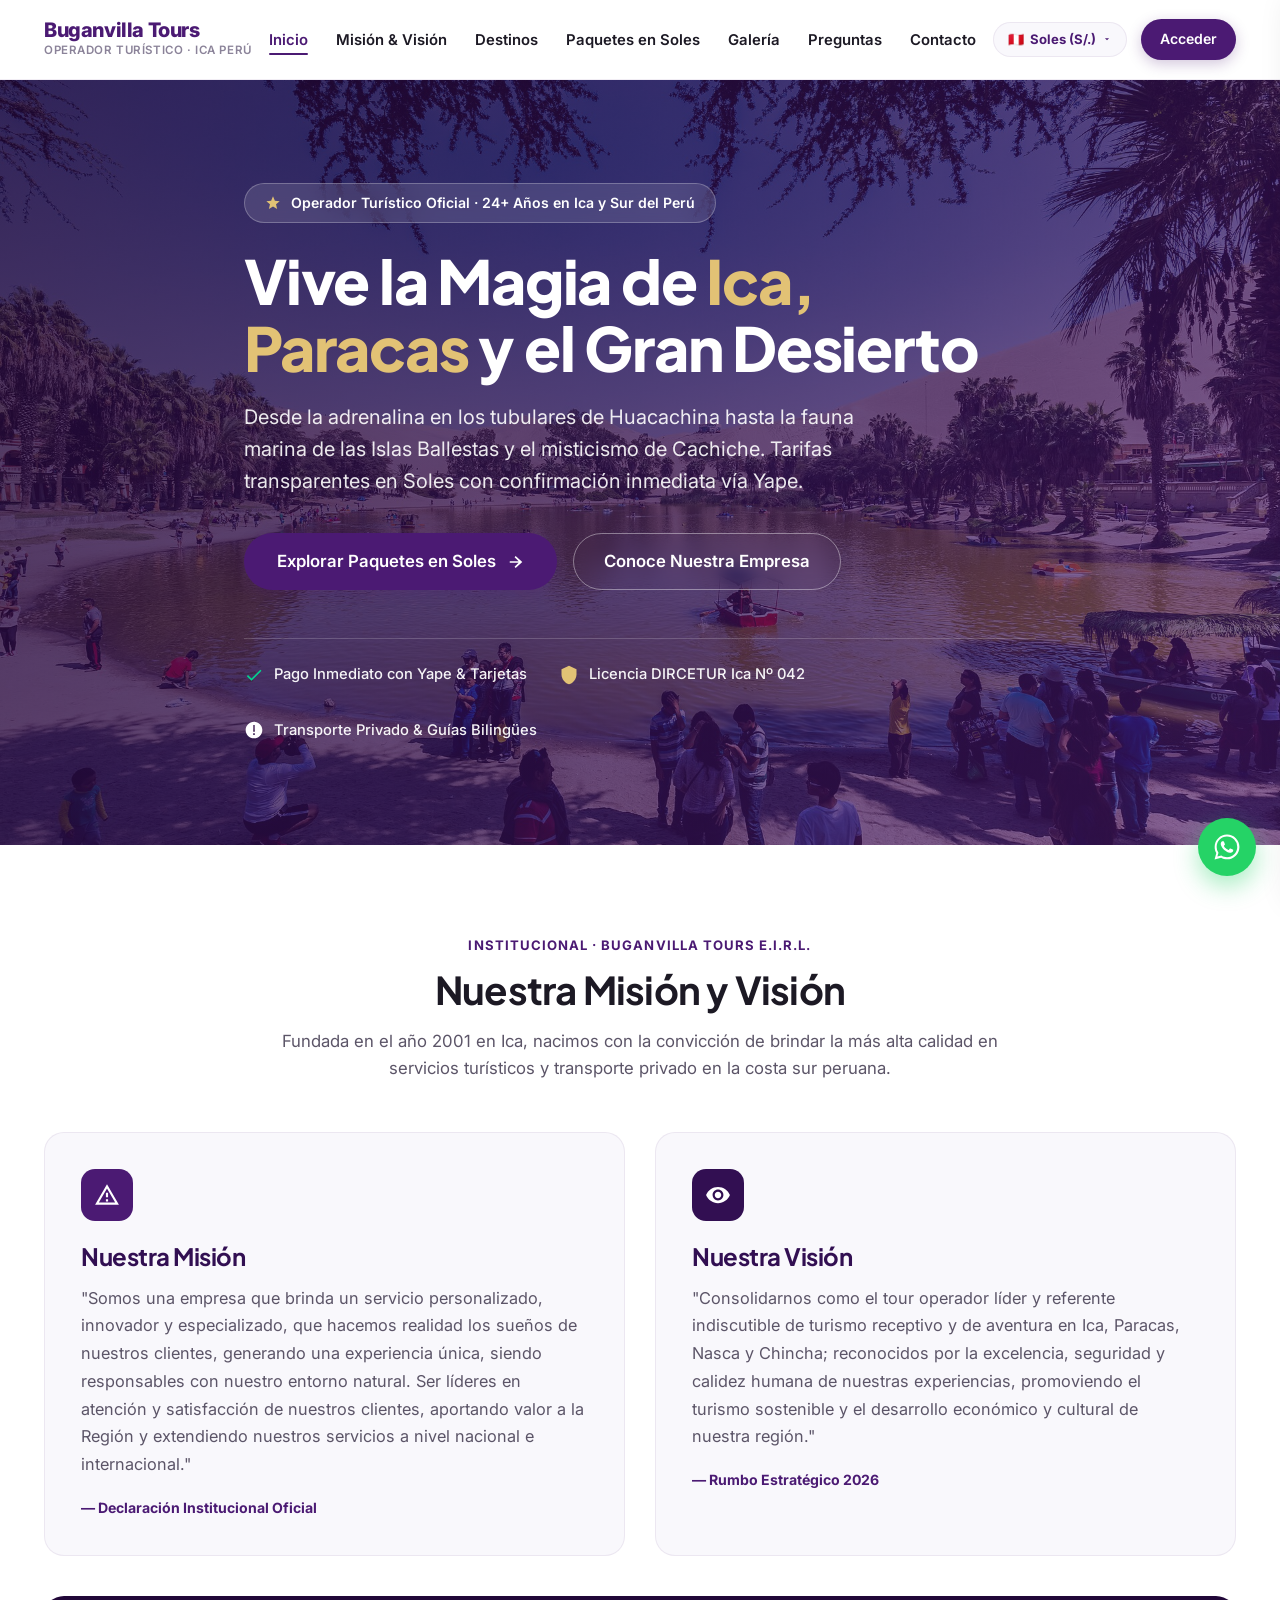
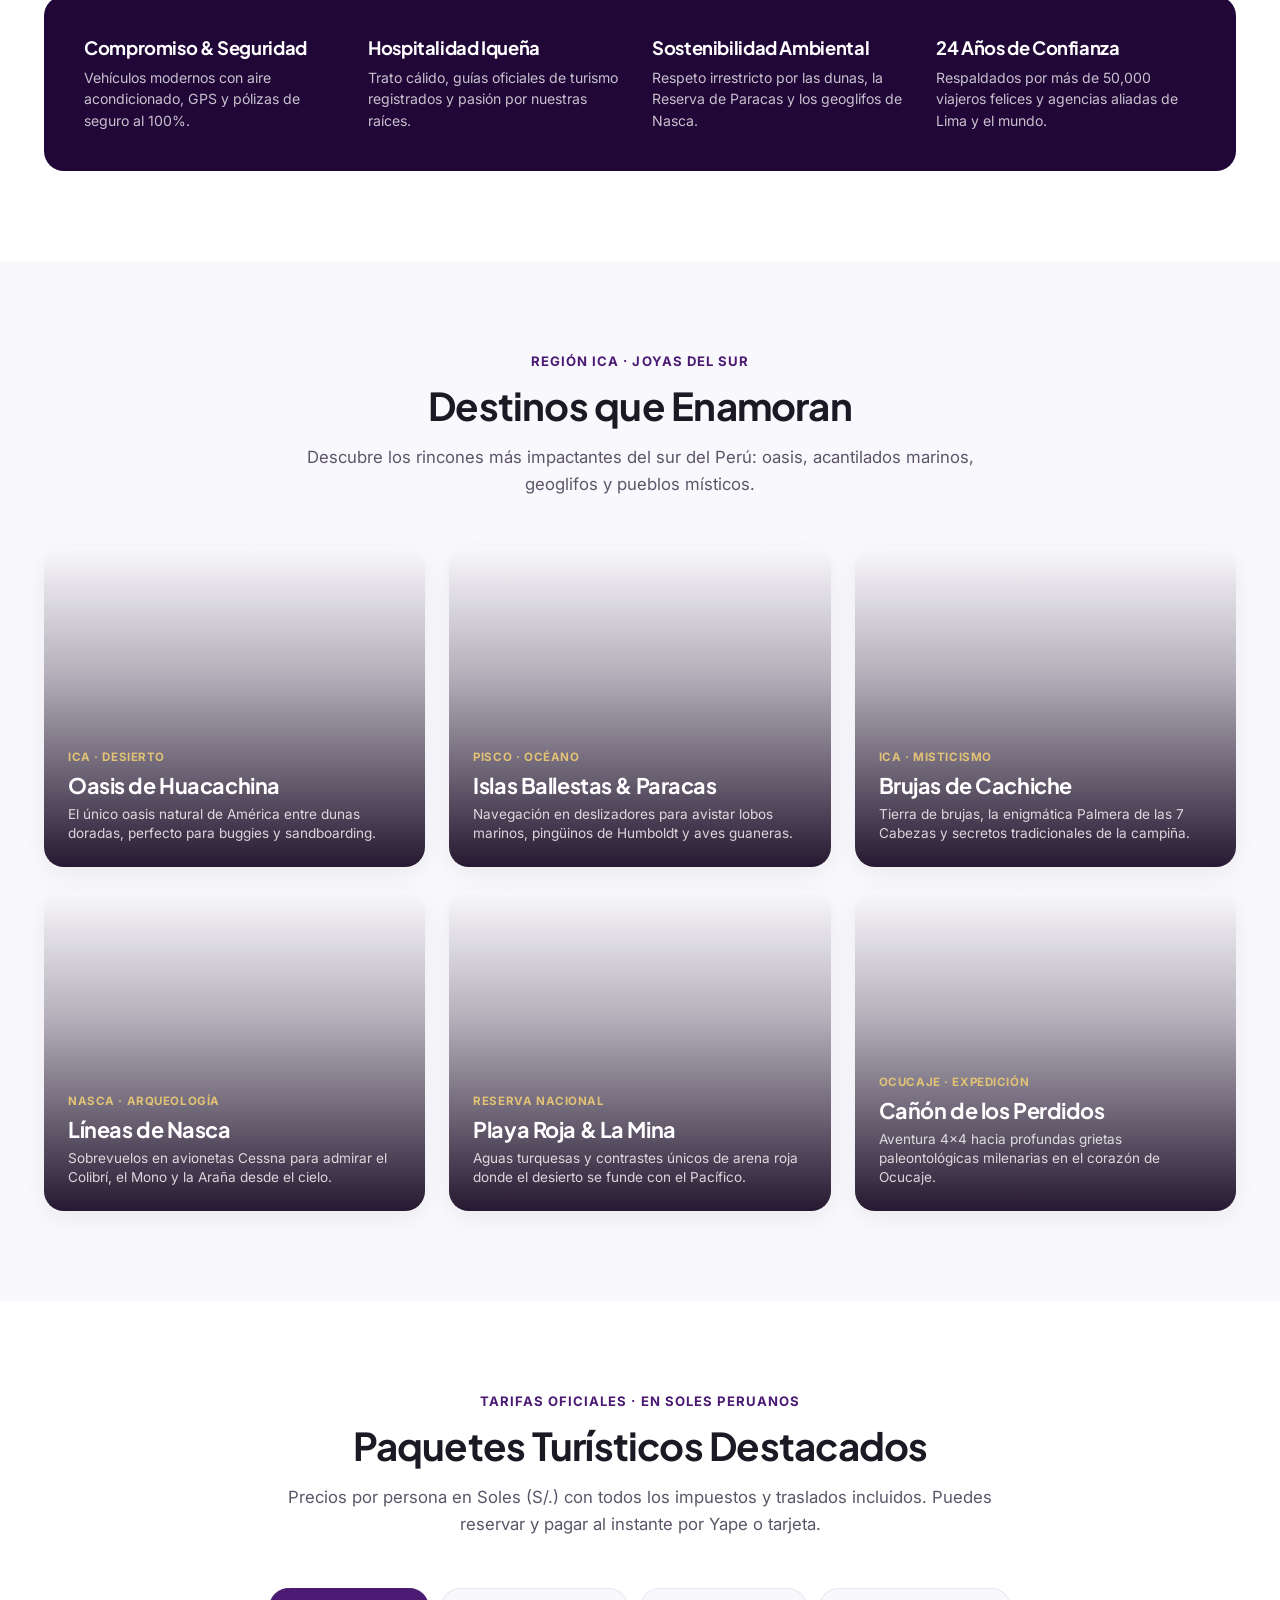
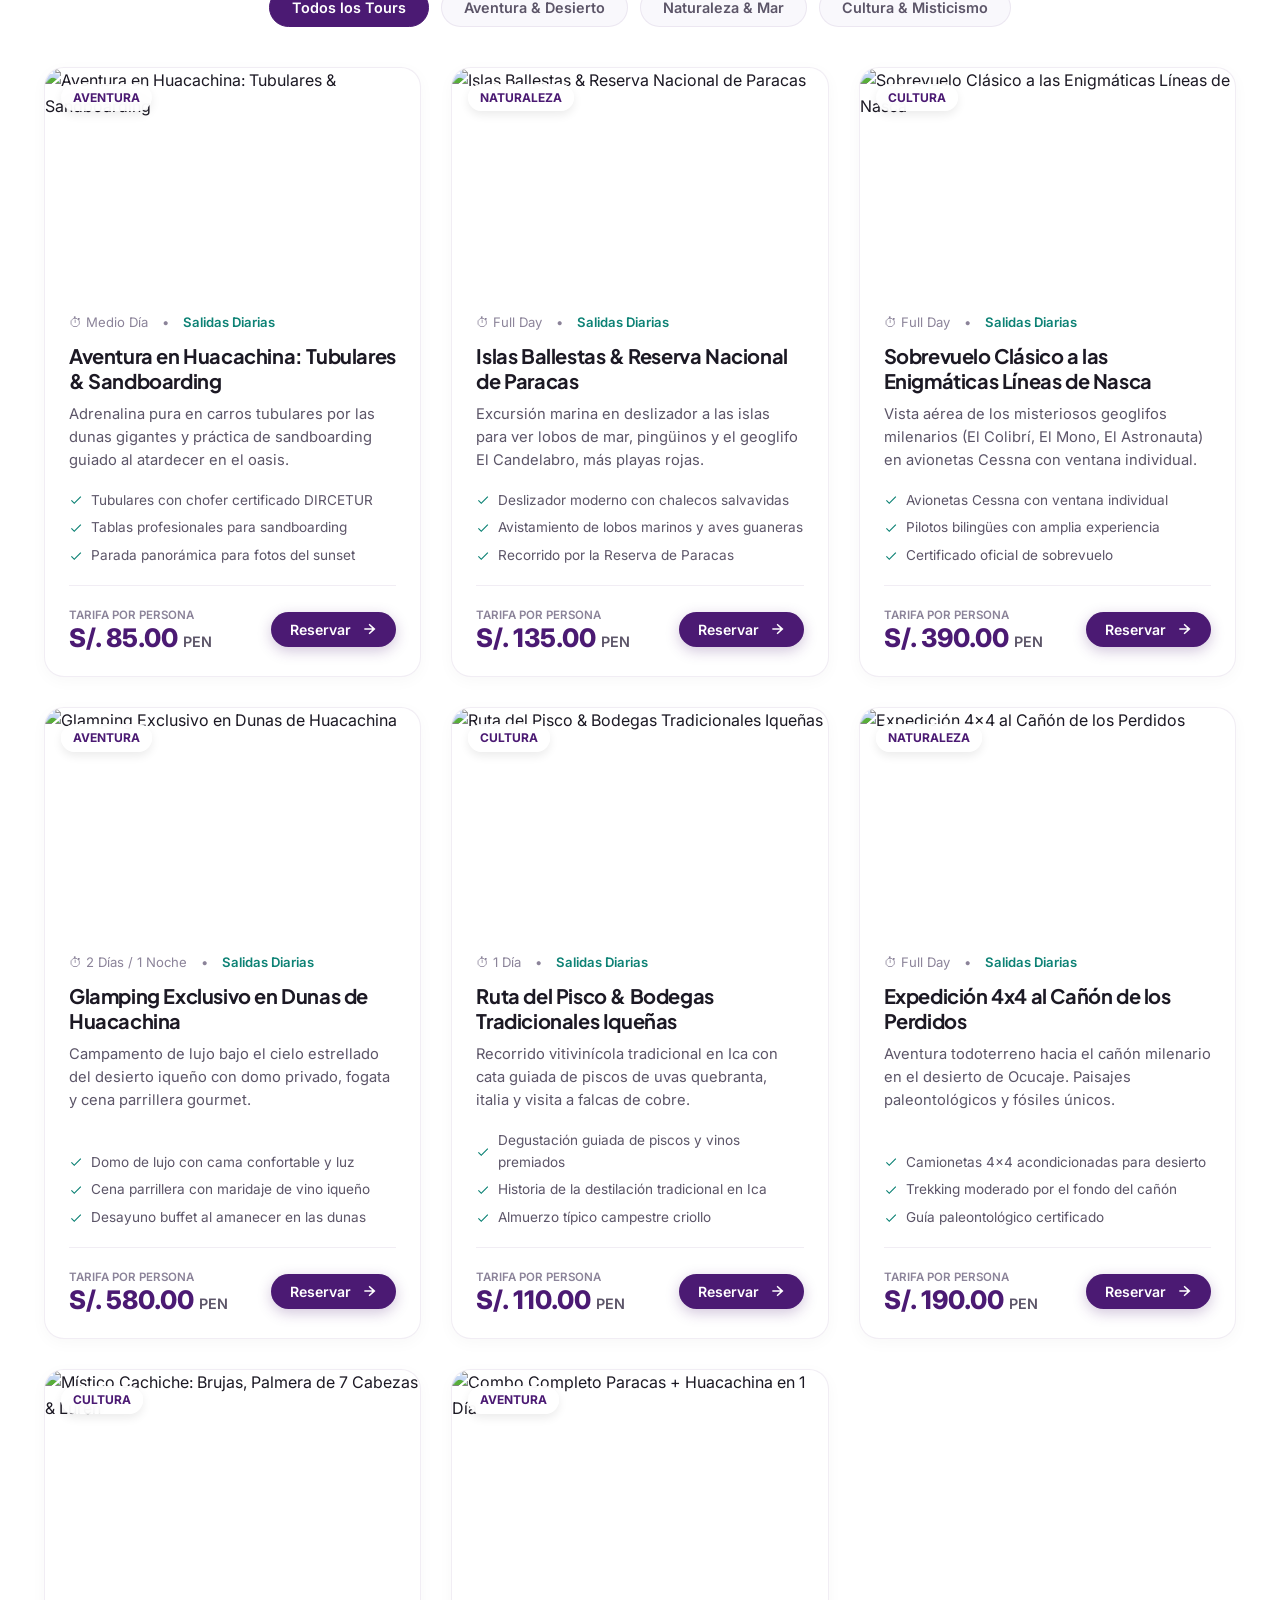
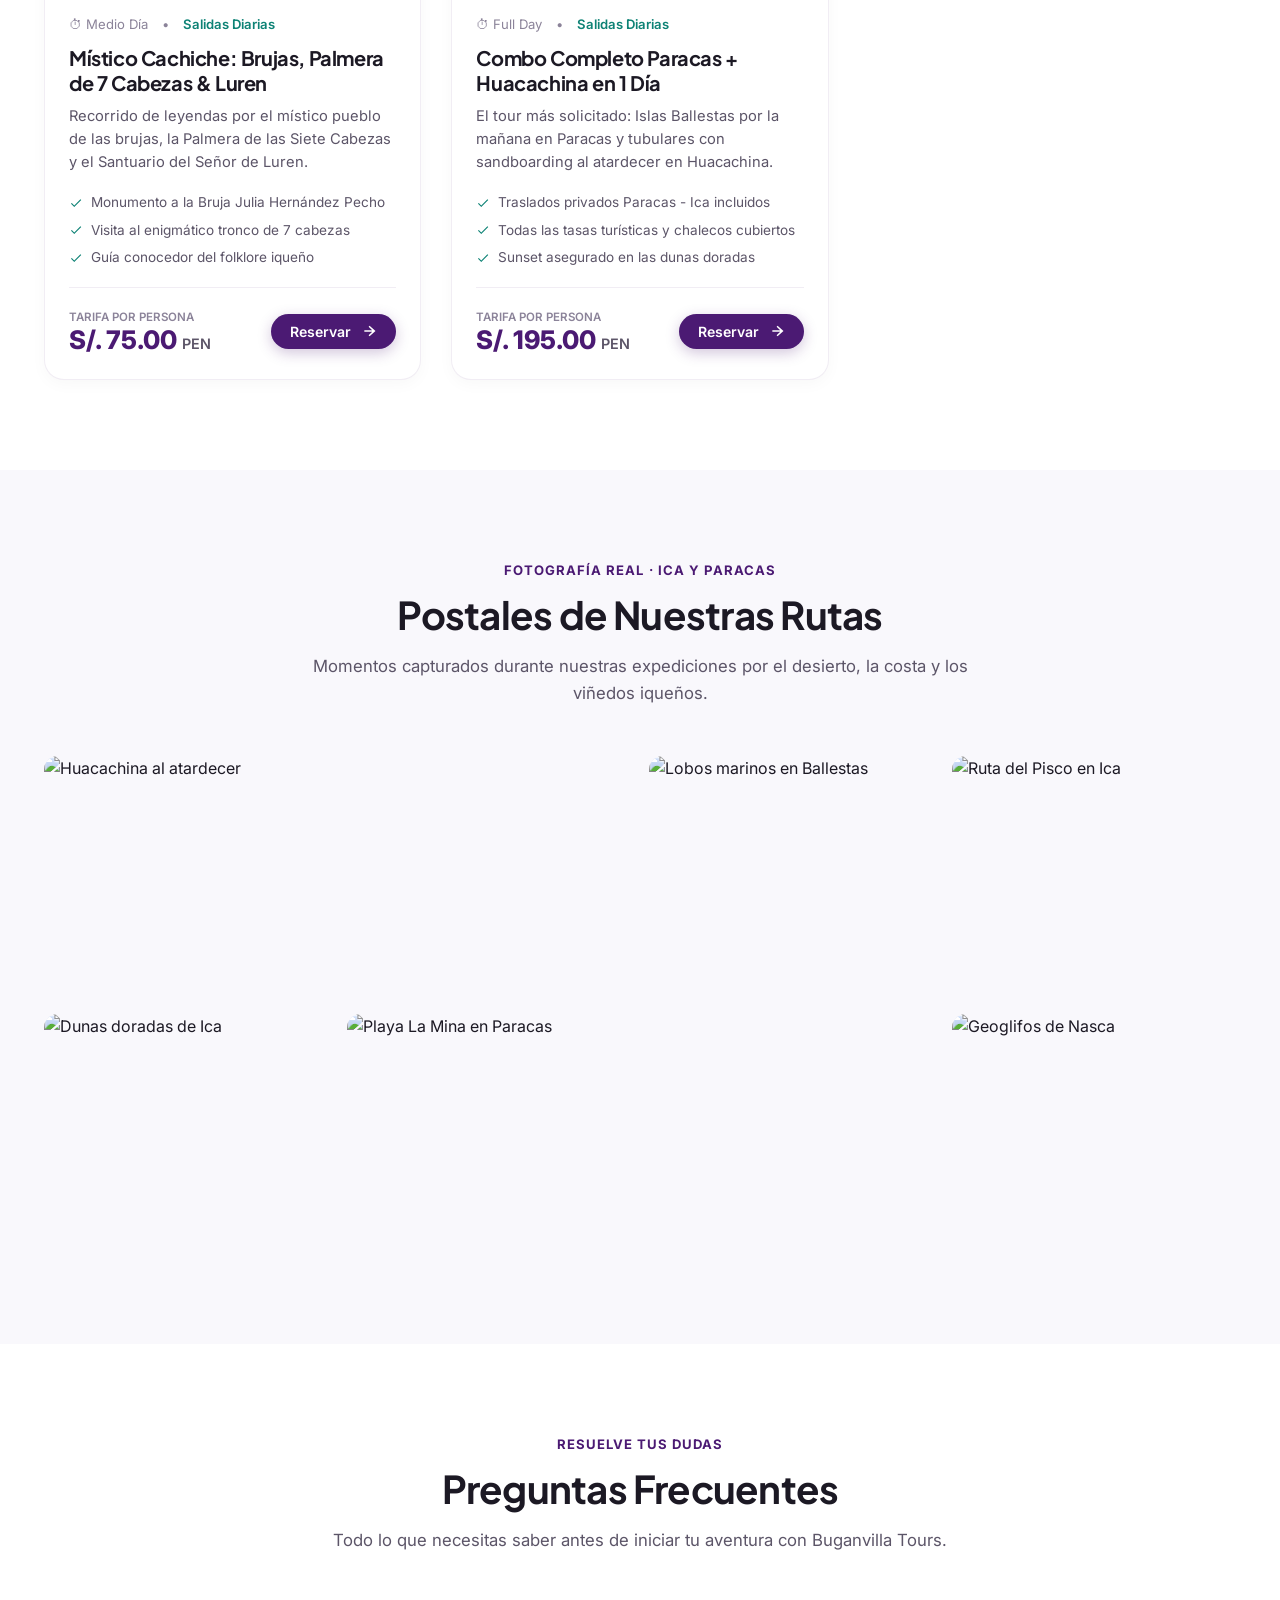
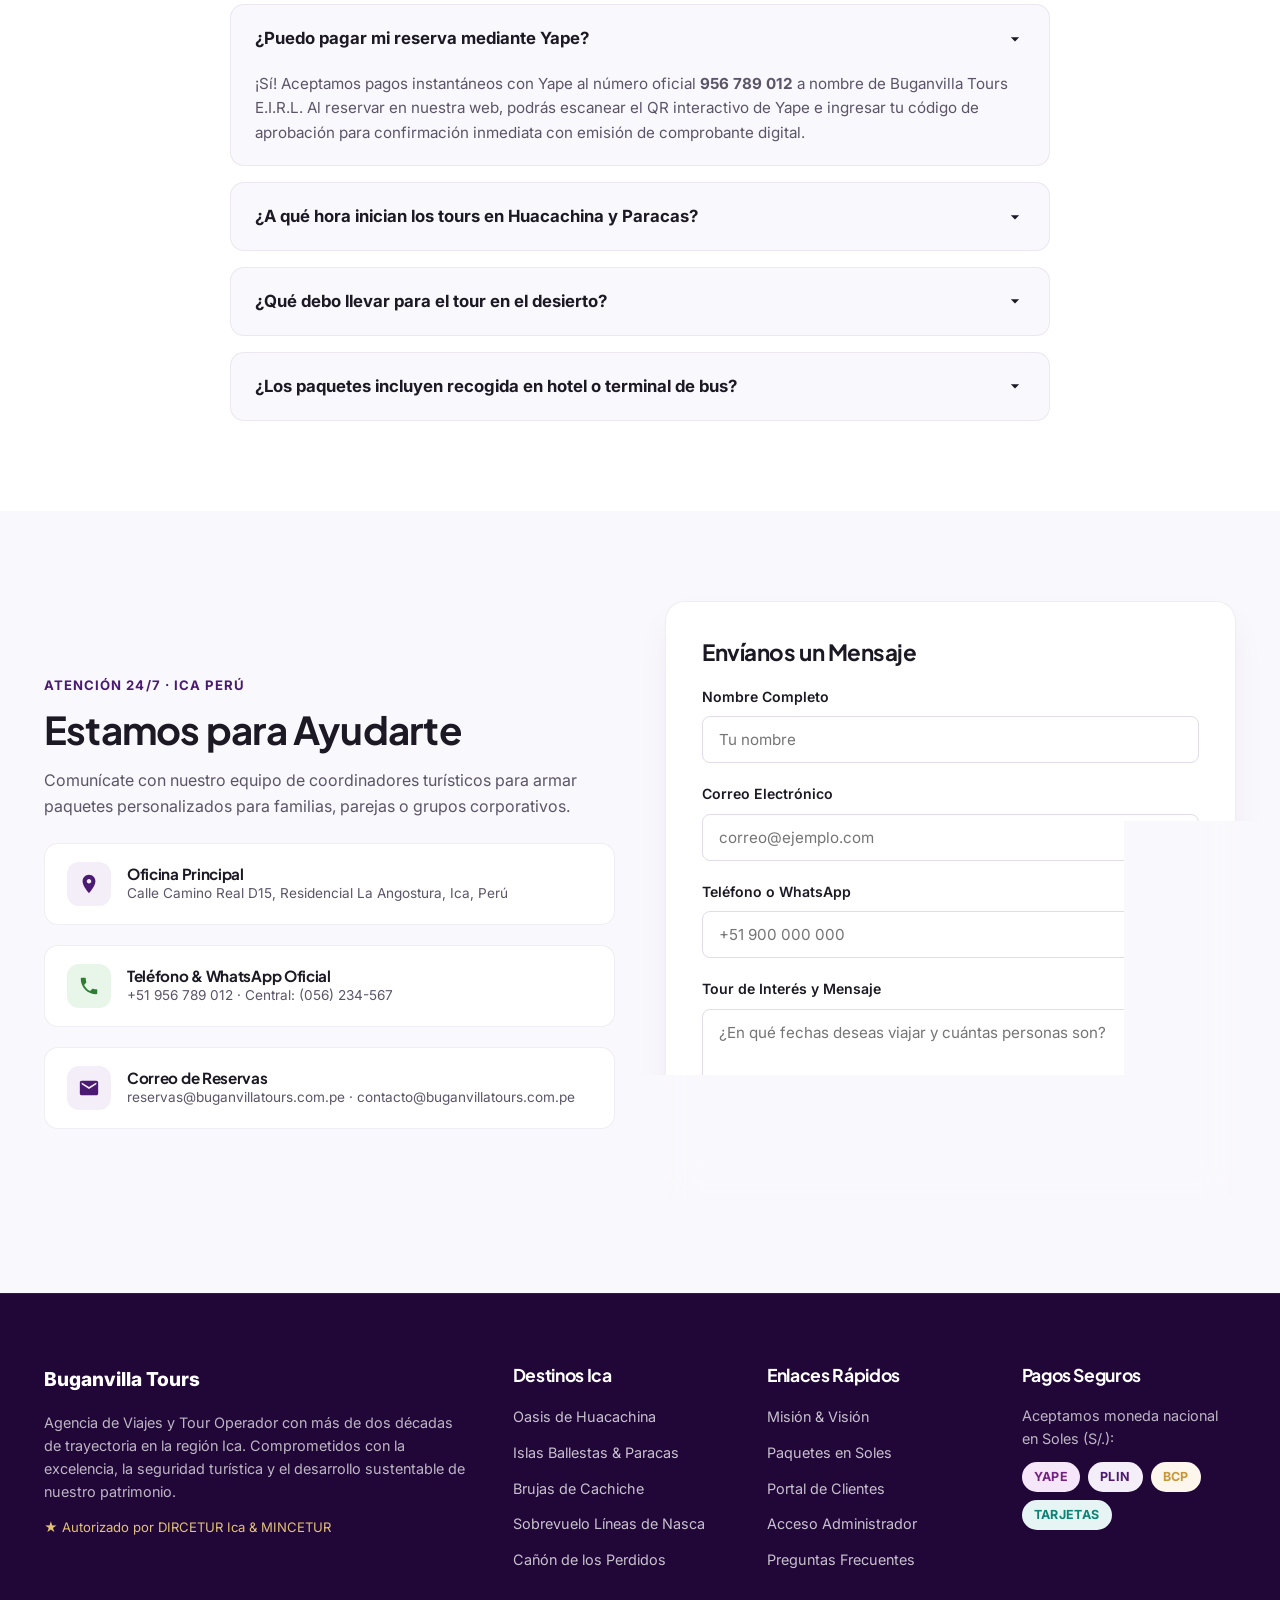
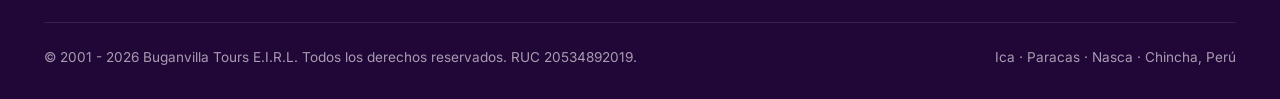
==== commit cb8b6bb0: "feat(ui): update tour package images with authentic Ica photography and add Huacachina hero backgrou" ====
--- a/index.html
+++ b/index.html
@@ -265,7 +265,7 @@
             
             <!-- 1. Huacachina -->
             <div class="dest-card" onclick="scrollToSection('paquetes')">
-              <div class="dest-card-bg" style="background-image: url('https://images.unsplash.com/photo-1544644181-1484b3fdfc62?w=800&q=80');"></div>
+              <div class="dest-card-bg" style="background-image: url('https://thumb.wikimedia.org/wikipedia/commons/thumb/4/4c/Oasis_de_Huacachina%2C_Ica%2C_Per%C3%BA%2C_2015-07-29%2C_DD_23.JPG/960px-Oasis_de_Huacachina%2C_Ica%2C_Per%C3%BA%2C_2015-07-29%2C_DD_23.JPG');"></div>
               <div class="dest-card-overlay">
                 <span class="dest-tag">Ica · Desierto</span>
                 <h3 class="dest-name">Oasis de Huacachina</h3>
@@ -275,7 +275,7 @@
 
             <!-- 2. Paracas & Ballestas -->
             <div class="dest-card" onclick="scrollToSection('paquetes')">
-              <div class="dest-card-bg" style="background-image: url('https://images.unsplash.com/photo-1580619305218-8423a7ef79b4?w=800&q=80');"></div>
+              <div class="dest-card-bg" style="background-image: url('https://thumb.wikimedia.org/wikipedia/commons/thumb/3/3d/Islas_Ballestas_2.JPG/960px-Islas_Ballestas_2.JPG');"></div>
               <div class="dest-card-overlay">
                 <span class="dest-tag">Pisco · Océano</span>
                 <h3 class="dest-name">Islas Ballestas & Paracas</h3>
@@ -285,7 +285,7 @@
 
             <!-- 3. Pueblo de Cachiche -->
             <div class="dest-card" onclick="scrollToSection('paquetes')">
-              <div class="dest-card-bg" style="background-image: url('https://images.unsplash.com/photo-1518457607834-6e8d80c183c5?w=800&q=80');"></div>
+              <div class="dest-card-bg" style="background-image: url('https://thumb.wikimedia.org/wikipedia/commons/thumb/3/33/PALMERA_DE_SIETE_CABEZAS.jpg/960px-PALMERA_DE_SIETE_CABEZAS.jpg');"></div>
               <div class="dest-card-overlay">
                 <span class="dest-tag">Ica · Misticismo</span>
                 <h3 class="dest-name">Brujas de Cachiche</h3>
@@ -295,7 +295,7 @@
 
             <!-- 4. Líneas de Nasca -->
             <div class="dest-card" onclick="scrollToSection('paquetes')">
-              <div class="dest-card-bg" style="background-image: url('https://images.unsplash.com/photo-1526392060635-9d6019884377?w=800&q=80');"></div>
+              <div class="dest-card-bg" style="background-image: url('https://thumb.wikimedia.org/wikipedia/commons/thumb/d/d1/Nazca_Lines_Hummingbird_%28cropped%29.jpg/960px-Nazca_Lines_Hummingbird_%28cropped%29.jpg');"></div>
               <div class="dest-card-overlay">
                 <span class="dest-tag">Nasca · Arqueología</span>
                 <h3 class="dest-name">Líneas de Nasca</h3>
@@ -305,7 +305,7 @@
 
             <!-- 5. Playas de Paracas -->
             <div class="dest-card" onclick="scrollToSection('paquetes')">
-              <div class="dest-card-bg" style="background-image: url('https://images.unsplash.com/photo-1507525428034-b723cf961d3e?w=800&q=80');"></div>
+              <div class="dest-card-bg" style="background-image: url('https://thumb.wikimedia.org/wikipedia/commons/thumb/6/62/Playa_Roja_-_Paracas_National_Reserve%2C_Ica.jpg/960px-Playa_Roja_-_Paracas_National_Reserve%2C_Ica.jpg');"></div>
               <div class="dest-card-overlay">
                 <span class="dest-tag">Reserva Nacional</span>
                 <h3 class="dest-name">Playa Roja & La Mina</h3>
@@ -315,7 +315,7 @@
 
             <!-- 6. Cañón de los Perdidos -->
             <div class="dest-card" onclick="scrollToSection('paquetes')">
-              <div class="dest-card-bg" style="background-image: url('https://images.unsplash.com/photo-1682687220742-aba13b6e50ba?w=800&q=80');"></div>
+              <div class="dest-card-bg" style="background-image: url('https://thumb.wikimedia.org/wikipedia/commons/thumb/6/6b/Ca%C3%B1%C3%B3n_de_los_Perdidos.jpg/960px-Ca%C3%B1%C3%B3n_de_los_Perdidos.jpg');"></div>
               <div class="dest-card-overlay">
                 <span class="dest-tag">Ocucaje · Expedición</span>
                 <h3 class="dest-name">Cañón de los Perdidos</h3>
@@ -370,27 +370,27 @@
 
           <div class="gallery-grid">
             <div class="gallery-item span-2">
-              <img src="https://images.unsplash.com/photo-1509316975850-ff9c5deb0cd9?w=900&q=80" alt="Huacachina al atardecer" class="gallery-img">
+              <img src="https://thumb.wikimedia.org/wikipedia/commons/thumb/d/d4/Oasis_de_Huacachina%2C_Ica%2C_Per%C3%BA%2C_2015-07-29%2C_DD_18.JPG/960px-Oasis_de_Huacachina%2C_Ica%2C_Per%C3%BA%2C_2015-07-29%2C_DD_18.JPG" alt="Huacachina al atardecer" class="gallery-img" referrerpolicy="no-referrer">
               <div class="gallery-overlay"><span>Sunset en el Oasis de Huacachina</span></div>
             </div>
             <div class="gallery-item">
-              <img src="https://images.unsplash.com/photo-1580619305218-8423a7ef79b4?w=600&q=80" alt="Lobos marinos en Ballestas" class="gallery-img">
+              <img src="https://thumb.wikimedia.org/wikipedia/commons/thumb/3/3d/Islas_Ballestas_2.JPG/960px-Islas_Ballestas_2.JPG" alt="Lobos marinos en Ballestas" class="gallery-img" referrerpolicy="no-referrer">
               <div class="gallery-overlay"><span>Lobos marinos en Islas Ballestas</span></div>
             </div>
             <div class="gallery-item">
-              <img src="https://images.unsplash.com/photo-1506377247377-2a5b3b417ebb?w=600&q=80" alt="Ruta del Pisco en Ica" class="gallery-img">
+              <img src="https://thumb.wikimedia.org/wikipedia/commons/thumb/d/db/Bodega_El_Catador_%287521862384%29.jpg/960px-Bodega_El_Catador_%287521862384%29.jpg" alt="Ruta del Pisco en Ica" class="gallery-img" referrerpolicy="no-referrer">
               <div class="gallery-overlay"><span>Barricas de roble y cata de Pisco</span></div>
             </div>
             <div class="gallery-item">
-              <img src="https://images.unsplash.com/photo-1544644181-1484b3fdfc62?w=600&q=80" alt="Dunas doradas de Ica" class="gallery-img">
+              <img src="https://thumb.wikimedia.org/wikipedia/commons/thumb/9/9d/Dune_Buggy_at_Huacachina_%287136152157%29.jpg/960px-Dune_Buggy_at_Huacachina_%287136152157%29.jpg" alt="Dunas doradas de Ica" class="gallery-img" referrerpolicy="no-referrer">
               <div class="gallery-overlay"><span>Tubulares en dunas gigantes</span></div>
             </div>
             <div class="gallery-item span-2">
-              <img src="https://images.unsplash.com/photo-1507525428034-b723cf961d3e?w=900&q=80" alt="Playa La Mina en Paracas" class="gallery-img">
-              <div class="gallery-overlay"><span>Playa La Mina · Reserva de Paracas</span></div>
+              <img src="https://thumb.wikimedia.org/wikipedia/commons/thumb/6/62/Playa_Roja_-_Paracas_National_Reserve%2C_Ica.jpg/960px-Playa_Roja_-_Paracas_National_Reserve%2C_Ica.jpg" alt="Playa La Mina en Paracas" class="gallery-img" referrerpolicy="no-referrer">
+              <div class="gallery-overlay"><span>Playa Roja · Reserva de Paracas</span></div>
             </div>
             <div class="gallery-item">
-              <img src="https://images.unsplash.com/photo-1526392060635-9d6019884377?w=600&q=80" alt="Geoglifos de Nasca" class="gallery-img">
+              <img src="https://thumb.wikimedia.org/wikipedia/commons/thumb/d/d1/Nazca_Lines_Hummingbird_%28cropped%29.jpg/960px-Nazca_Lines_Hummingbird_%28cropped%29.jpg" alt="Geoglifos de Nasca" class="gallery-img" referrerpolicy="no-referrer">
               <div class="gallery-overlay"><span>Sobrevuelo Líneas de Nasca</span></div>
             </div>
           </div>
--- a/frontend/css/styles.css
+++ b/frontend/css/styles.css
@@ -473,8 +473,13 @@
       min-height: 85vh;
       display: flex;
       align-items: center;
-      background: linear-gradient(135deg, rgba(33, 7, 56, 0.84) 0%, rgba(50, 15, 82, 0.74) 60%, rgba(75, 26, 115, 0.65) 100%),
-                  url('https://images.unsplash.com/photo-1509316975850-ff9c5deb0cd9?w=1920&q=80') center/cover no-repeat;
+      background-color: var(--primary-dark);
+      background-image: linear-gradient(135deg, rgba(33, 7, 56, 0.82) 0%, rgba(50, 15, 82, 0.72) 55%, rgba(75, 26, 115, 0.62) 100%),
+                        url('../images/hero-huacachina.jpg'),
+                        url('https://thumb.wikimedia.org/wikipedia/commons/thumb/4/4c/Oasis_de_Huacachina%2C_Ica%2C_Per%C3%BA%2C_2015-07-29%2C_DD_23.JPG/1920px-Oasis_de_Huacachina%2C_Ica%2C_Per%C3%BA%2C_2015-07-29%2C_DD_23.JPG');
+      background-position: center;
+      background-size: cover;
+      background-repeat: no-repeat;
       color: #FFFFFF;
       padding: 80px 0;
       overflow: hidden;
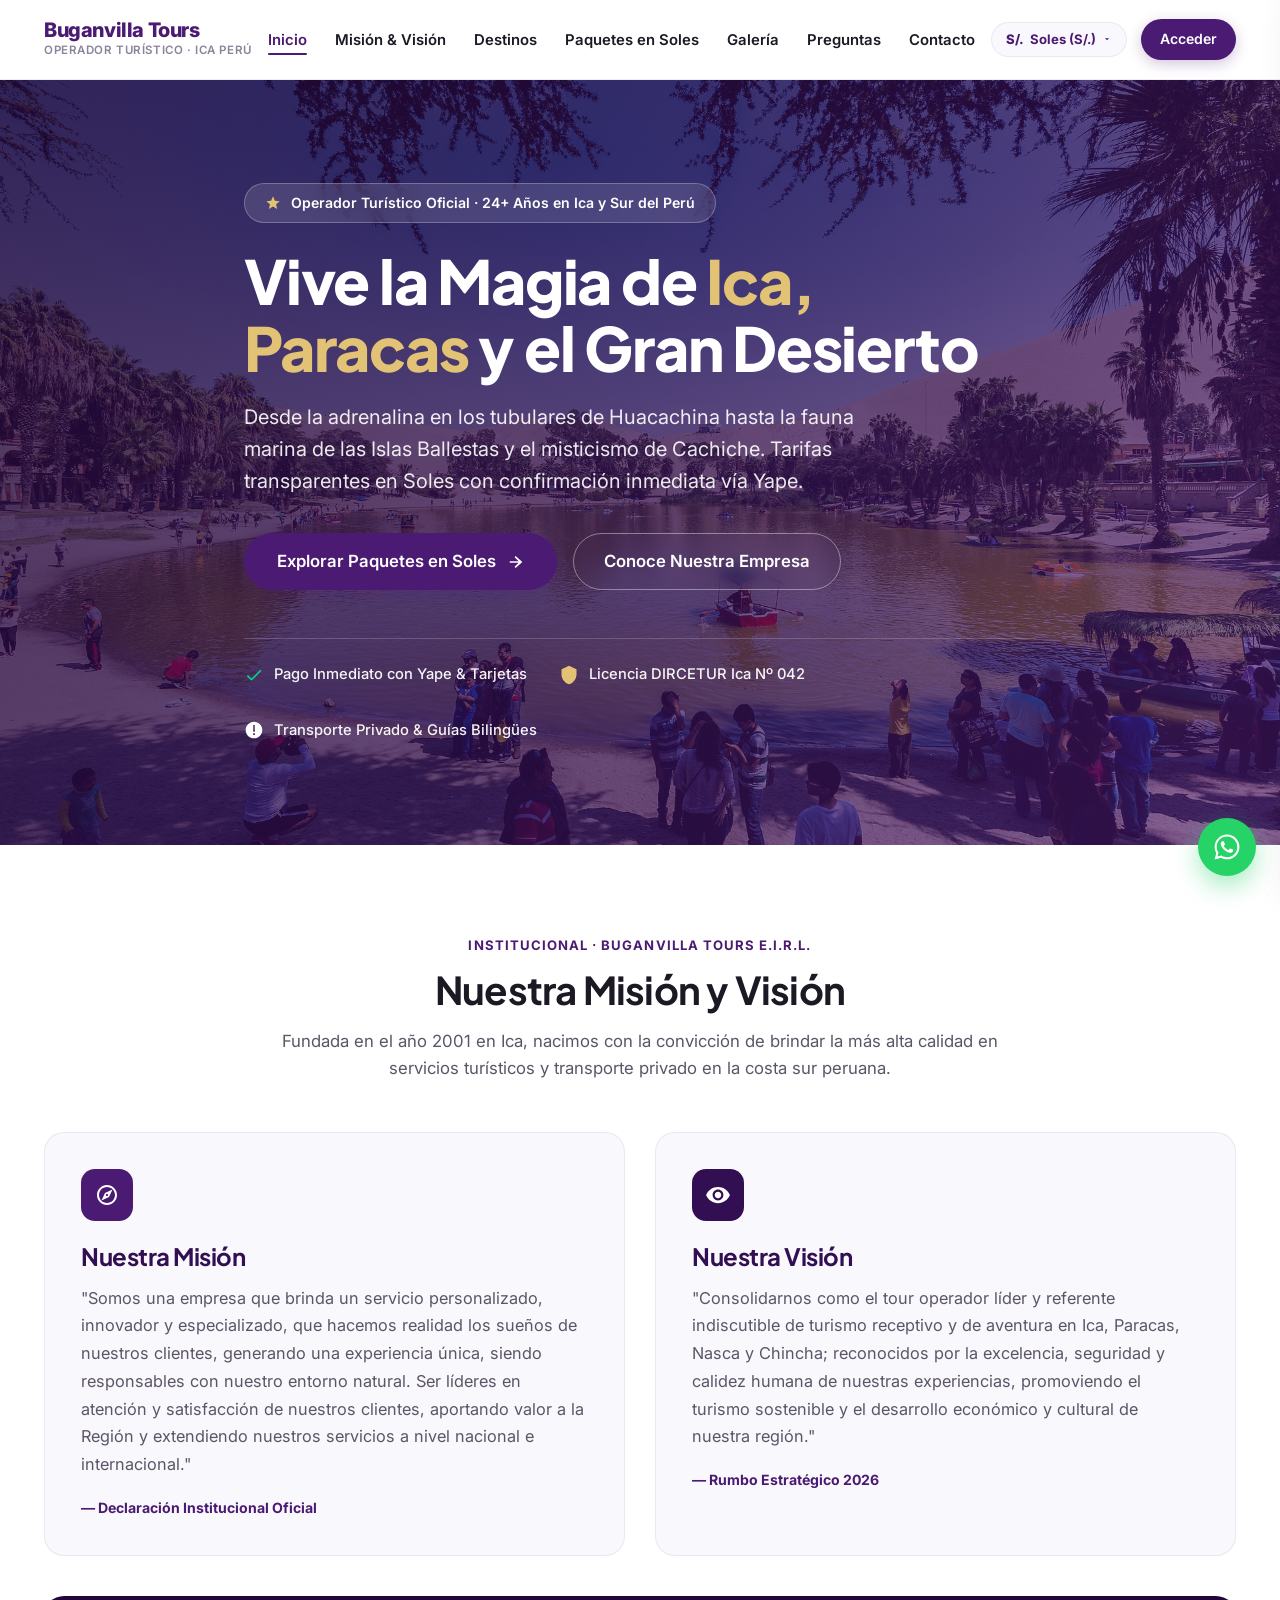
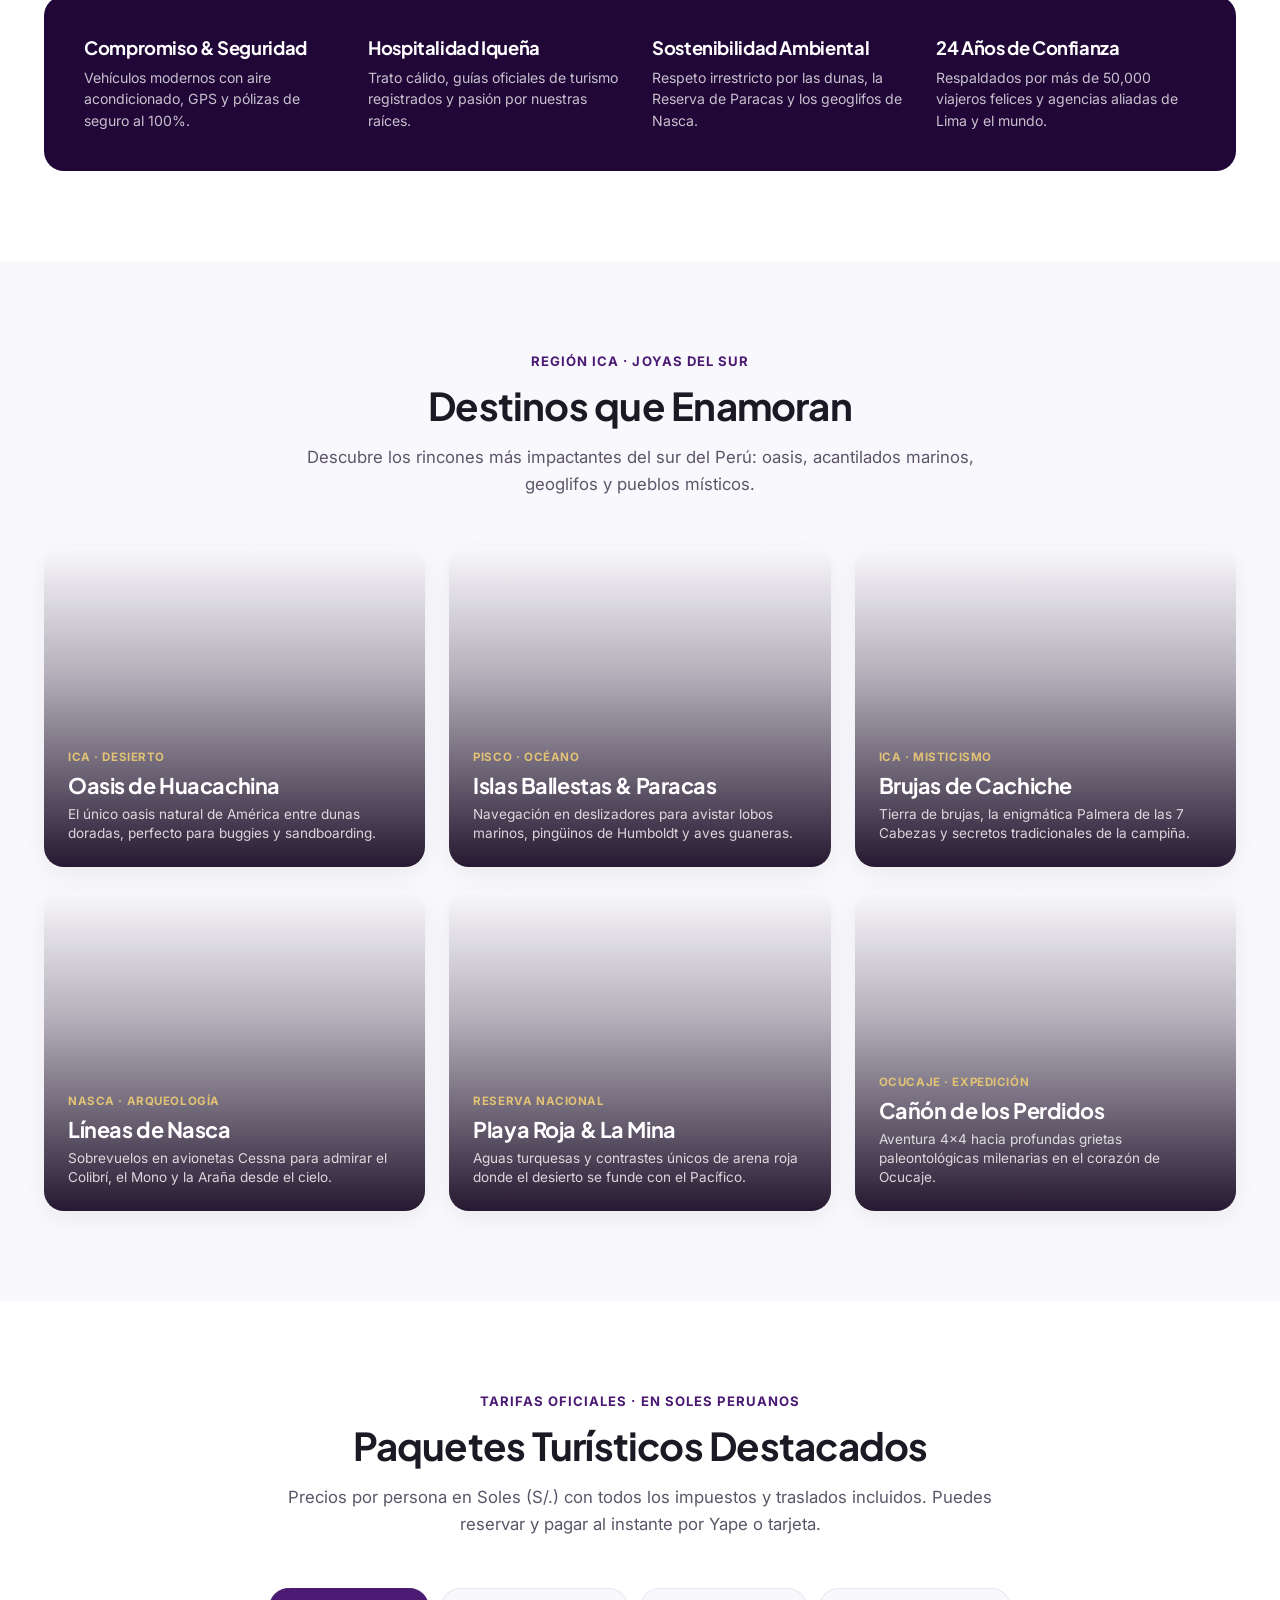
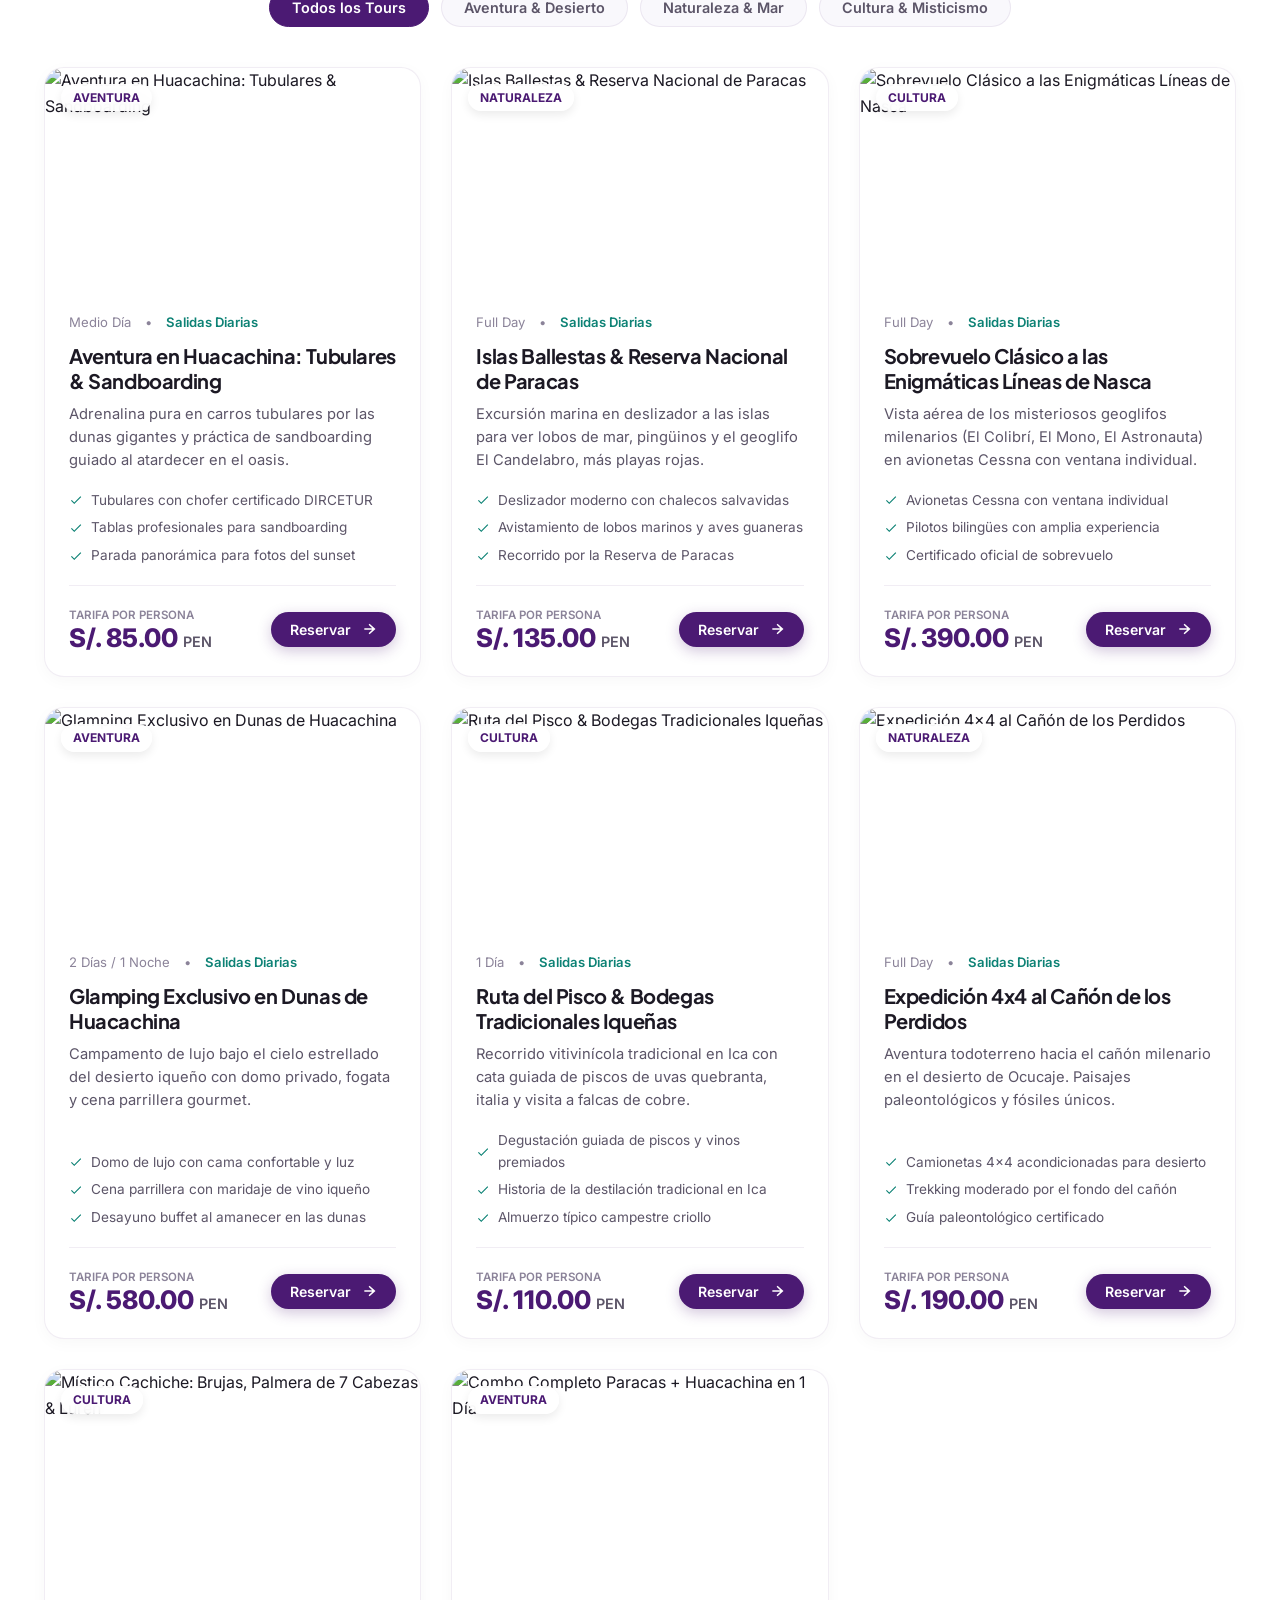
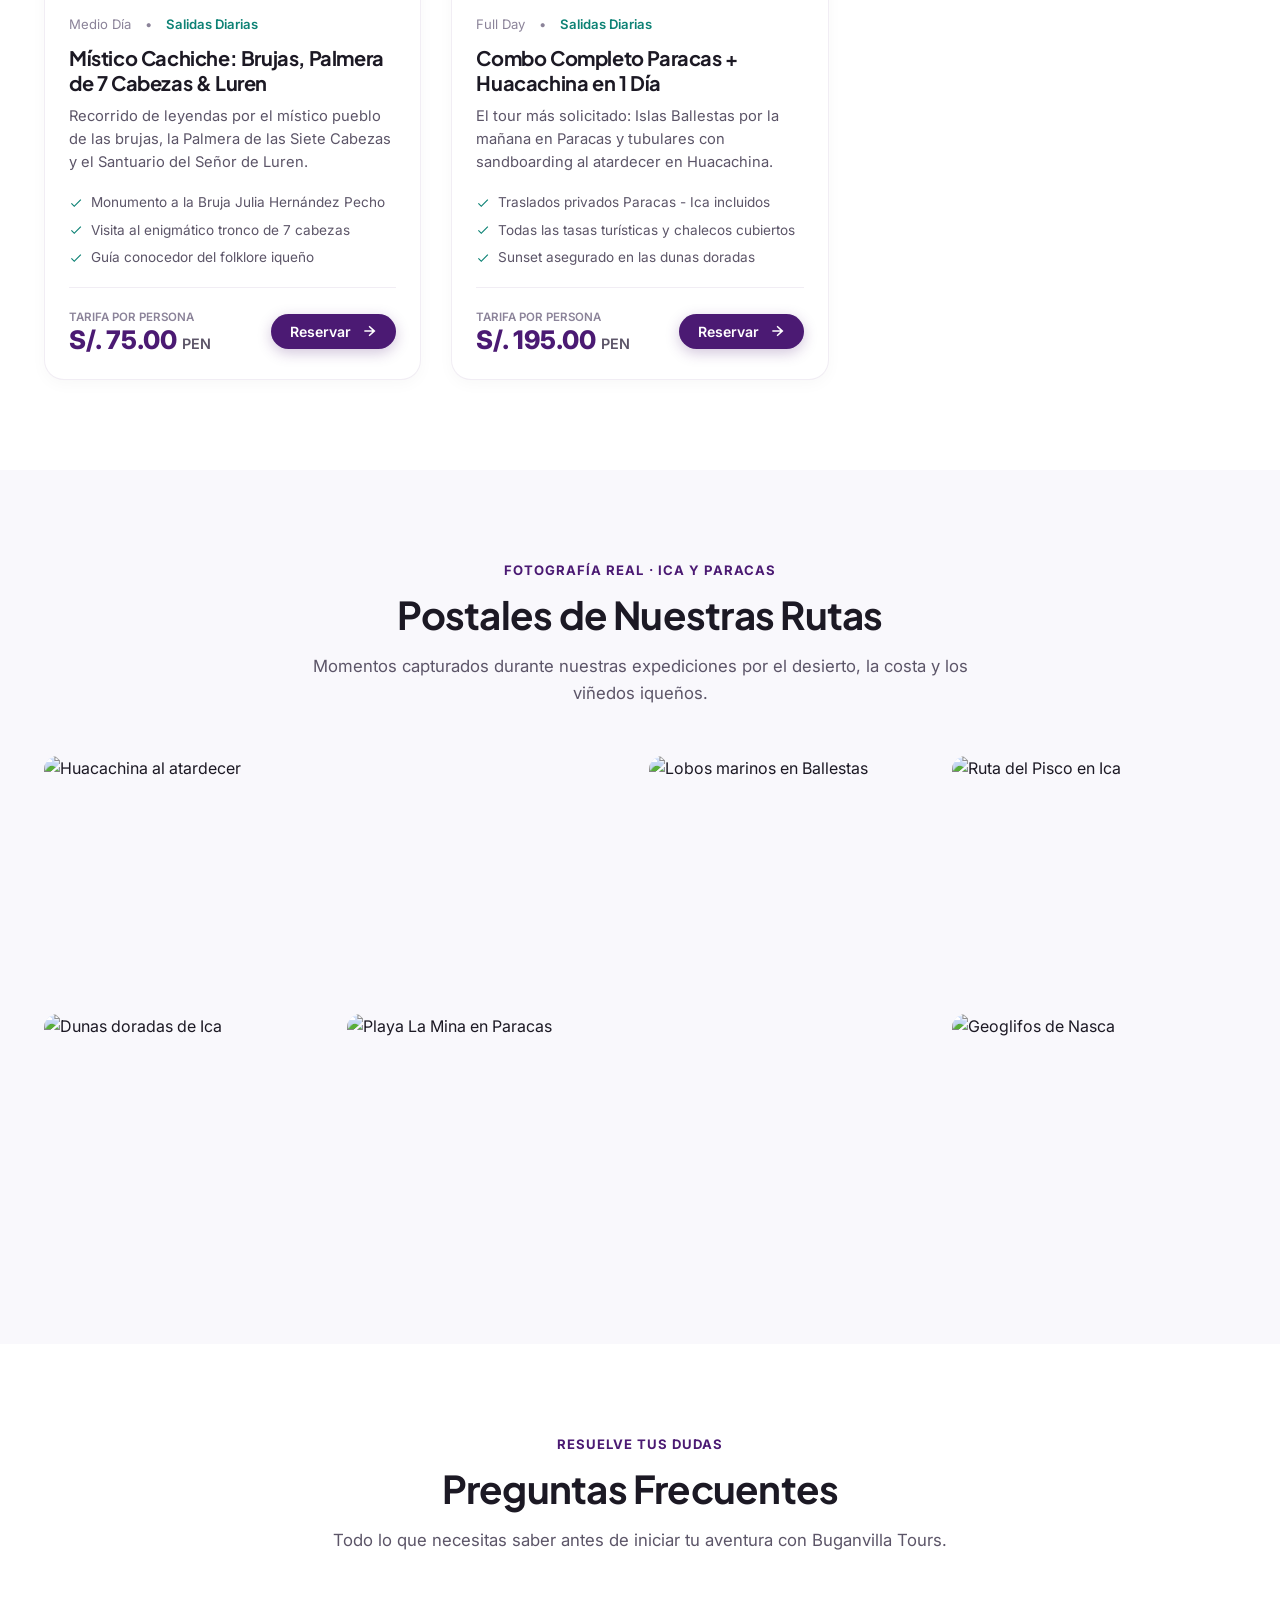
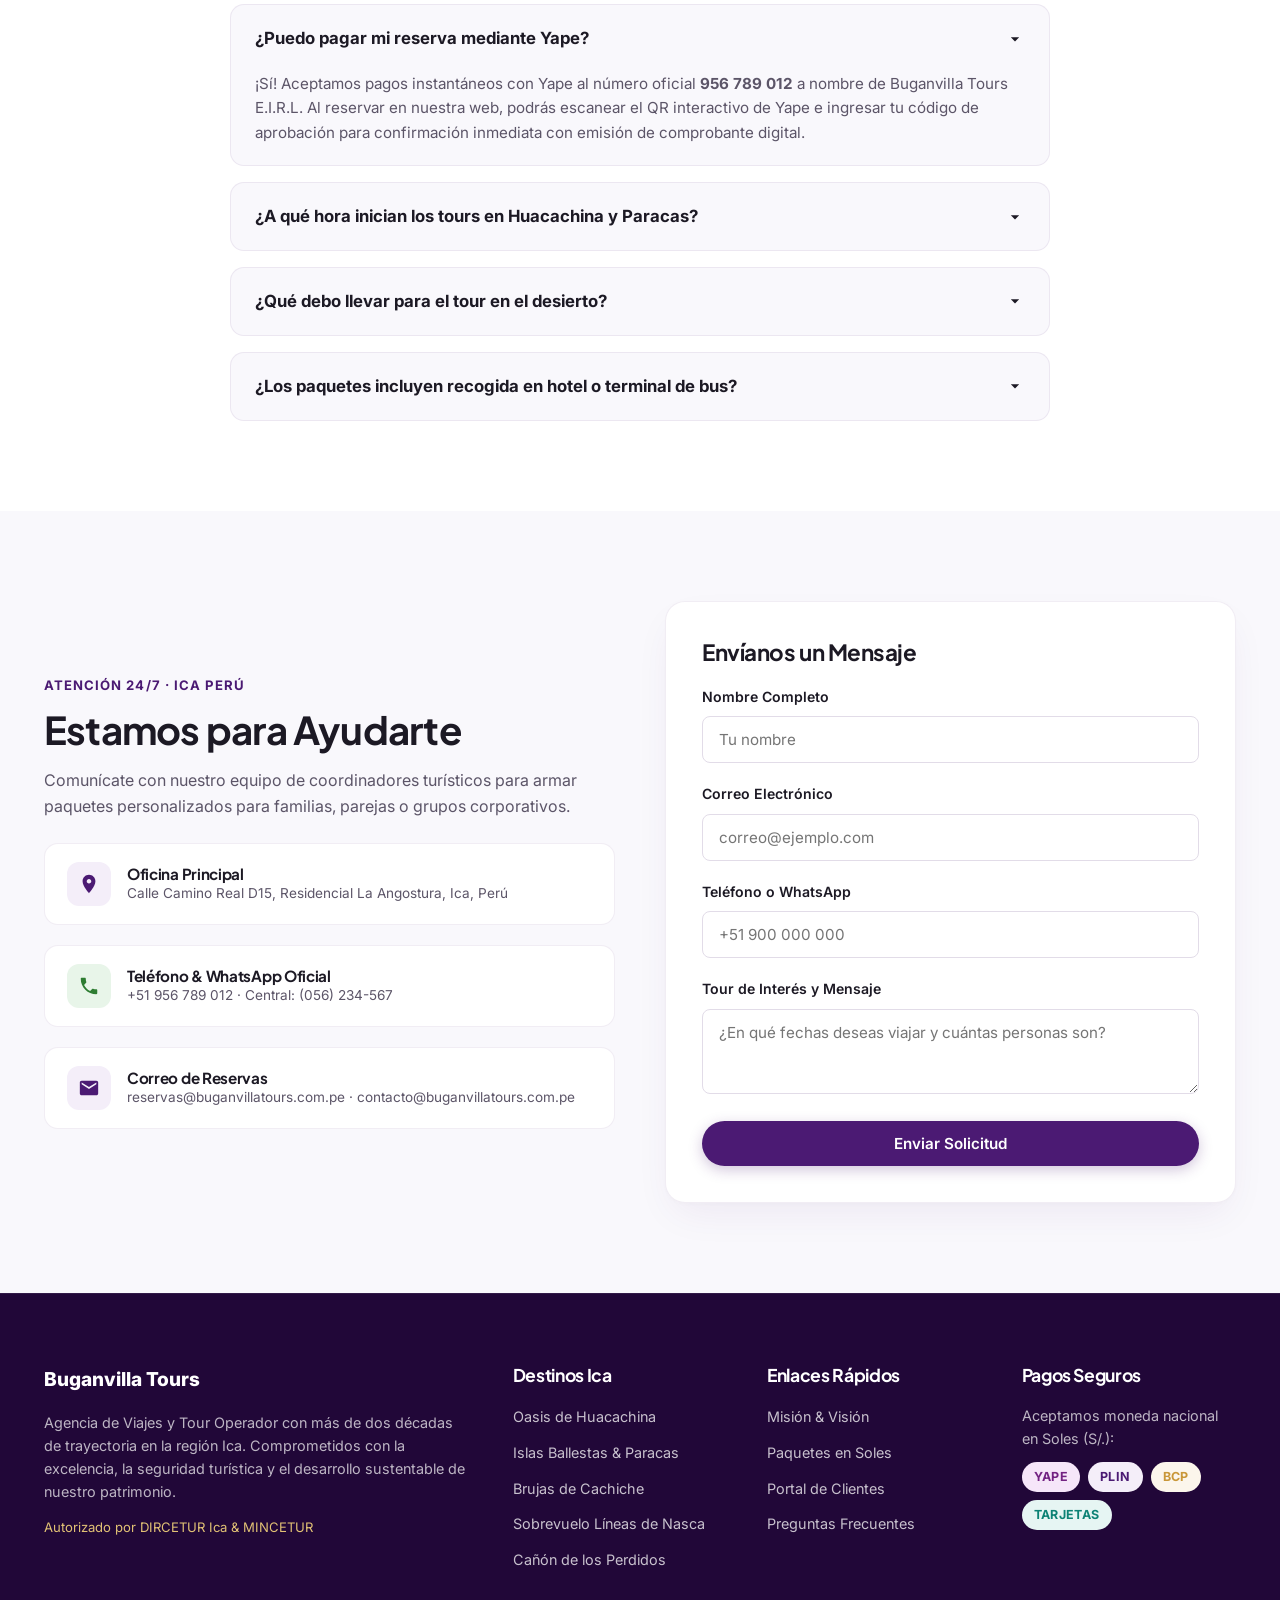
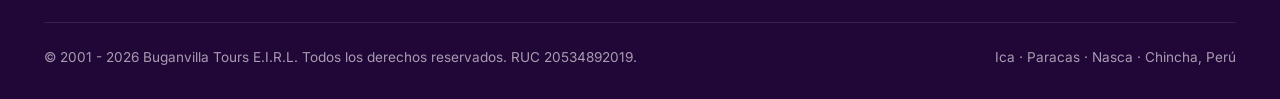
==== commit 1620b946: "refactor(ui): remove unnecessary emojis and icons, keeping only essential UI elements" ====
--- a/index.html
+++ b/index.html
@@ -52,21 +52,21 @@
       <div class="nav-right-actions">
         
         <div class="currency-pill" id="currencyPill" onclick="toggleCurrencyDropdown(event)" title="Cambiar Moneda de Pago">
-          <span id="curFlag">🇵🇪</span>
+          <span id="curFlag" style="font-weight: 800; font-size: 0.82rem; color: var(--primary);">S/.</span>
           <span id="curLabel">Soles (S/.)</span>
           <svg width="10" height="10" viewBox="0 0 24 24" fill="currentColor"><path d="M7 10l5 5 5-5z"/></svg>
 
           <div class="currency-dropdown" id="currencyDropdown">
             <button type="button" class="currency-dropdown-opt active" data-cur="PEN" onclick="setCurrency('PEN', event)">
-              <span>🇵🇪 Soles Peruanos</span>
+              <span>Soles Peruanos</span>
               <strong>S/.</strong>
             </button>
             <button type="button" class="currency-dropdown-opt" data-cur="USD" onclick="setCurrency('USD', event)">
-              <span>🇺🇸 Dólares (USD)</span>
+              <span>Dólares (USD)</span>
               <strong>$</strong>
             </button>
             <button type="button" class="currency-dropdown-opt" data-cur="EUR" onclick="setCurrency('EUR', event)">
-              <span>🇪🇺 Euros (EUR)</span>
+              <span>Euros (EUR)</span>
               <strong>€</strong>
             </button>
           </div>
@@ -92,10 +92,6 @@
               <svg width="16" height="16" viewBox="0 0 24 24" fill="currentColor"><path d="M3 13h8V3H3v10zm0 8h8v-6H3v6zm10 0h8V11h-8v10zm0-18v6h8V3h-8z"/></svg>
               Mi Panel Cliente
             </a>
-            <a href="#admin-dashboard" id="userMenuAdminLink" style="display: none;" onclick="navigate('admin-dashboard')">
-              <svg width="16" height="16" viewBox="0 0 24 24" fill="currentColor"><path d="M12 1L3 5v6c0 5.55 3.84 10.74 9 12 5.16-1.26 9-6.45 9-12V5l-9-4z"/></svg>
-              Panel Administrador
-            </a>
             <button onclick="logout()">
               <svg width="16" height="16" viewBox="0 0 24 24" fill="currentColor"><path d="M10.09 15.59L11.5 17l5-5-5-5-1.41 1.41L12.67 11H3v2h9.67l-2.58 2.59zM19 3H5c-1.11 0-2 .9-2 2v4h2V5h14v14H5v-4H3v4c0 1.1.89 2 2 2h14c1.1 0 2-.9 2-2V5c0-1.1-.9-2-2-2z"/></svg>
               Cerrar Sesión
@@ -104,7 +100,9 @@
         </div>
 
         <!-- Mobile Trigger -->
-        <button class="mobile-nav-toggle" onclick="toggleMobileNav()">☰</button>
+        <button class="mobile-nav-toggle" onclick="toggleMobileNav()" aria-label="Menú">
+          <svg width="20" height="20" viewBox="0 0 24 24" fill="currentColor"><path d="M3 18h18v-2H3v2zm0-5h18v-2H3v2zm0-7v2h18V6H3z"/></svg>
+        </button>
       </div>
 
     </div>
@@ -199,7 +197,7 @@
             <!-- Misión Oficial -->
             <div class="mision-card">
               <div class="inst-icon-wrap">
-                <svg width="26" height="26" viewBox="0 0 24 24" fill="currentColor"><path d="M12 2L1 21h22L12 2zm0 3.99L19.53 19H4.47L12 5.99zM11 16h2v2h-2zm0-6h2v4h-2z"/></svg>
+                <svg width="24" height="24" viewBox="0 0 24 24" fill="currentColor"><path d="M12 2C6.48 2 2 6.48 2 12s4.48 10 10 10 10-4.48 10-10S17.52 2 12 2zm0 18c-4.41 0-8-3.59-8-8s3.59-8 8-8 8 3.59 8 8-3.59 8-8 8zm-5.5-2.5l7.51-3.49L17.5 6.5 9.99 9.99 6.5 17.5zm5.5-6.6c.61 0 1.1.49 1.1 1.1s-.49 1.1-1.1 1.1-1.1-.49-1.1-1.1.49-1.1 1.1-1.1z"/></svg>
               </div>
               <h3 class="inst-title">Nuestra Misión</h3>
               <p class="inst-text">
@@ -554,7 +552,7 @@
                 Agencia de Viajes y Tour Operador con más de dos décadas de trayectoria en la región Ica. Comprometidos con la excelencia, la seguridad turística y el desarrollo sustentable de nuestro patrimonio.
               </p>
               <div style="margin-top: 14px; font-size: 0.82rem; color: #E2C275;">
-                ★ Autorizado por DIRCETUR Ica & MINCETUR
+                Autorizado por DIRCETUR Ica & MINCETUR
               </div>
             </div>
 
@@ -575,7 +573,6 @@
                 <li><a href="#home" onclick="scrollToSection('institucional')">Misión & Visión</a></li>
                 <li><a href="#home" onclick="scrollToSection('paquetes')">Paquetes en Soles</a></li>
                 <li><a href="#login" onclick="navigate('login')">Portal de Clientes</a></li>
-                <li><a href="#login" onclick="navigate('login')">Acceso Administrador</a></li>
                 <li><a href="#home" onclick="scrollToSection('faq')">Preguntas Frecuentes</a></li>
               </ul>
             </div>
@@ -628,9 +625,6 @@
             <div class="form-group">
               <label class="form-label">Correo Electrónico</label>
               <input type="email" class="form-input" id="loginEmail" placeholder="tu@correo.com" required>
-              <small style="color: var(--text-dim); font-size: 0.75rem; display: block; margin-top: 4px;">
-                💡 <em>Tip: Incluye 'admin' en tu correo para ingresar como Administrador.</em>
-              </small>
             </div>
 
             <div class="form-group">
@@ -1293,7 +1287,7 @@
 
               <div>
                 <span class="yape-phone-chip">
-                  📱 Yapear al: 956 789 012
+                  Yapear al: 956 789 012
                 </span>
                 <p style="font-size: 0.9rem; color: var(--yape-purple); font-weight: 700; margin-bottom: 6px;">
                   Titular: Buganvilla Tours E.I.R.L.
@@ -1360,7 +1354,7 @@
             <div id="payBoxPlin" style="display: none; padding: 24px; border: 1px solid var(--border-light); border-radius: var(--radius-md); margin-bottom: 24px; text-align: center; background: #F0FDF4;">
               <div style="font-size: 1.15rem; font-weight: 700; color: #059669; margin-bottom: 6px;">Transferencia Directa por Plin</div>
               <p style="font-size: 0.9rem; color: var(--text-muted); margin-bottom: 12px;">Transfiere al número corporativo registrado:</p>
-              <div style="font-size: 1.3rem; font-weight: 800; color: #059669; margin-bottom: 4px;">📱 956 623 396</div>
+              <div style="font-size: 1.3rem; font-weight: 800; color: #059669; margin-bottom: 4px;">956 623 396</div>
               <div style="font-size: 0.85rem; color: var(--text-muted); margin-bottom: 16px;">Titular: Buganvilla Tours E.I.R.L.</div>
               <div style="max-width: 320px; margin: 0 auto 16px auto; text-align: left;">
                 <label class="form-label" style="color: #059669;">Número de Operación Plin</label>
@@ -1373,7 +1367,7 @@
 
             <!-- Box 5: PAYPAL -->
             <div id="payBoxPaypal" style="display: none; padding: 24px; border: 1px solid var(--border-light); border-radius: var(--radius-md); margin-bottom: 24px; text-align: center; background: #F0F9FF;">
-              <div style="font-size: 1.15rem; font-weight: 700; color: #0079C1; margin-bottom: 6px;">🅿️ Pasarela Internacional PayPal</div>
+              <div style="font-size: 1.15rem; font-weight: 700; color: #0079C1; margin-bottom: 6px;">Pasarela Internacional PayPal</div>
               <p style="font-size: 0.9rem; color: var(--text-muted); margin-bottom: 12px;">Recomendado para turistas extranjeros con cuentas en USD o EUR.</p>
               <div style="max-width: 360px; margin: 0 auto 16px auto; text-align: left;">
                 <label class="form-label" style="color: #0079C1;">Correo Electrónico de tu cuenta PayPal</label>
@@ -1470,7 +1464,9 @@
   <!-- Modal OTP de Verificación de Correo (Seguridad) -->
   <div class="modal-overlay" id="otpModal">
     <div class="modal-card">
-      <div style="font-size: 2.2rem; margin-bottom: 8px;">📧</div>
+      <div style="width: 52px; height: 52px; border-radius: 50%; background: var(--primary-soft); color: var(--primary); display: inline-flex; align-items: center; justify-content: center; margin: 0 auto 12px auto;">
+        <svg width="24" height="24" viewBox="0 0 24 24" fill="currentColor"><path d="M20 4H4c-1.1 0-1.99.9-1.99 2L2 18c0 1.1.9 2 2 2h16c1.1 0 2-.9 2-2V6c0-1.1-.9-2-2-2zm0 4l-8 5-8-5V6l8 5 8-5v2z"/></svg>
+      </div>
       <h3 style="color: var(--primary); margin-bottom: 6px;">Código de Verificación</h3>
       <p style="font-size: 0.88rem; color: var(--text-muted); line-height: 1.5;">
         Por seguridad, ingresa el código de 6 dígitos que enviamos a:<br>
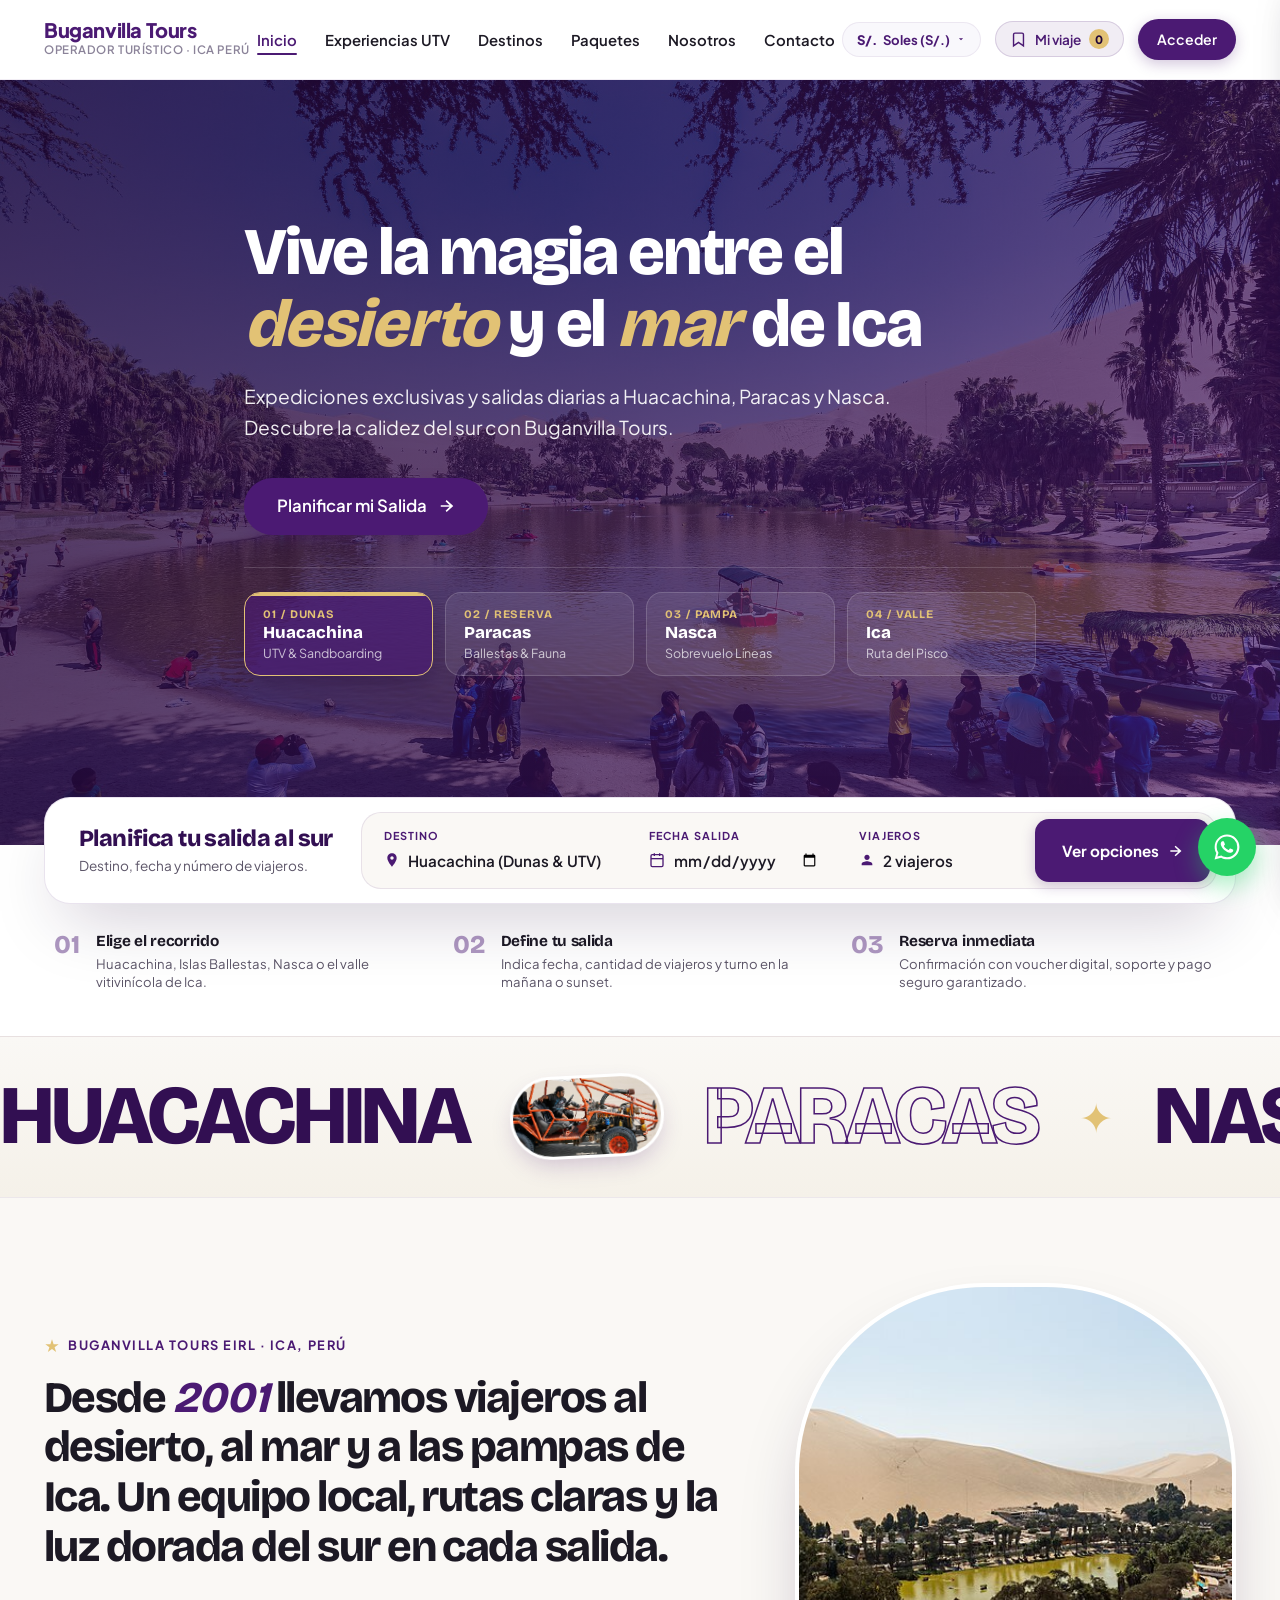
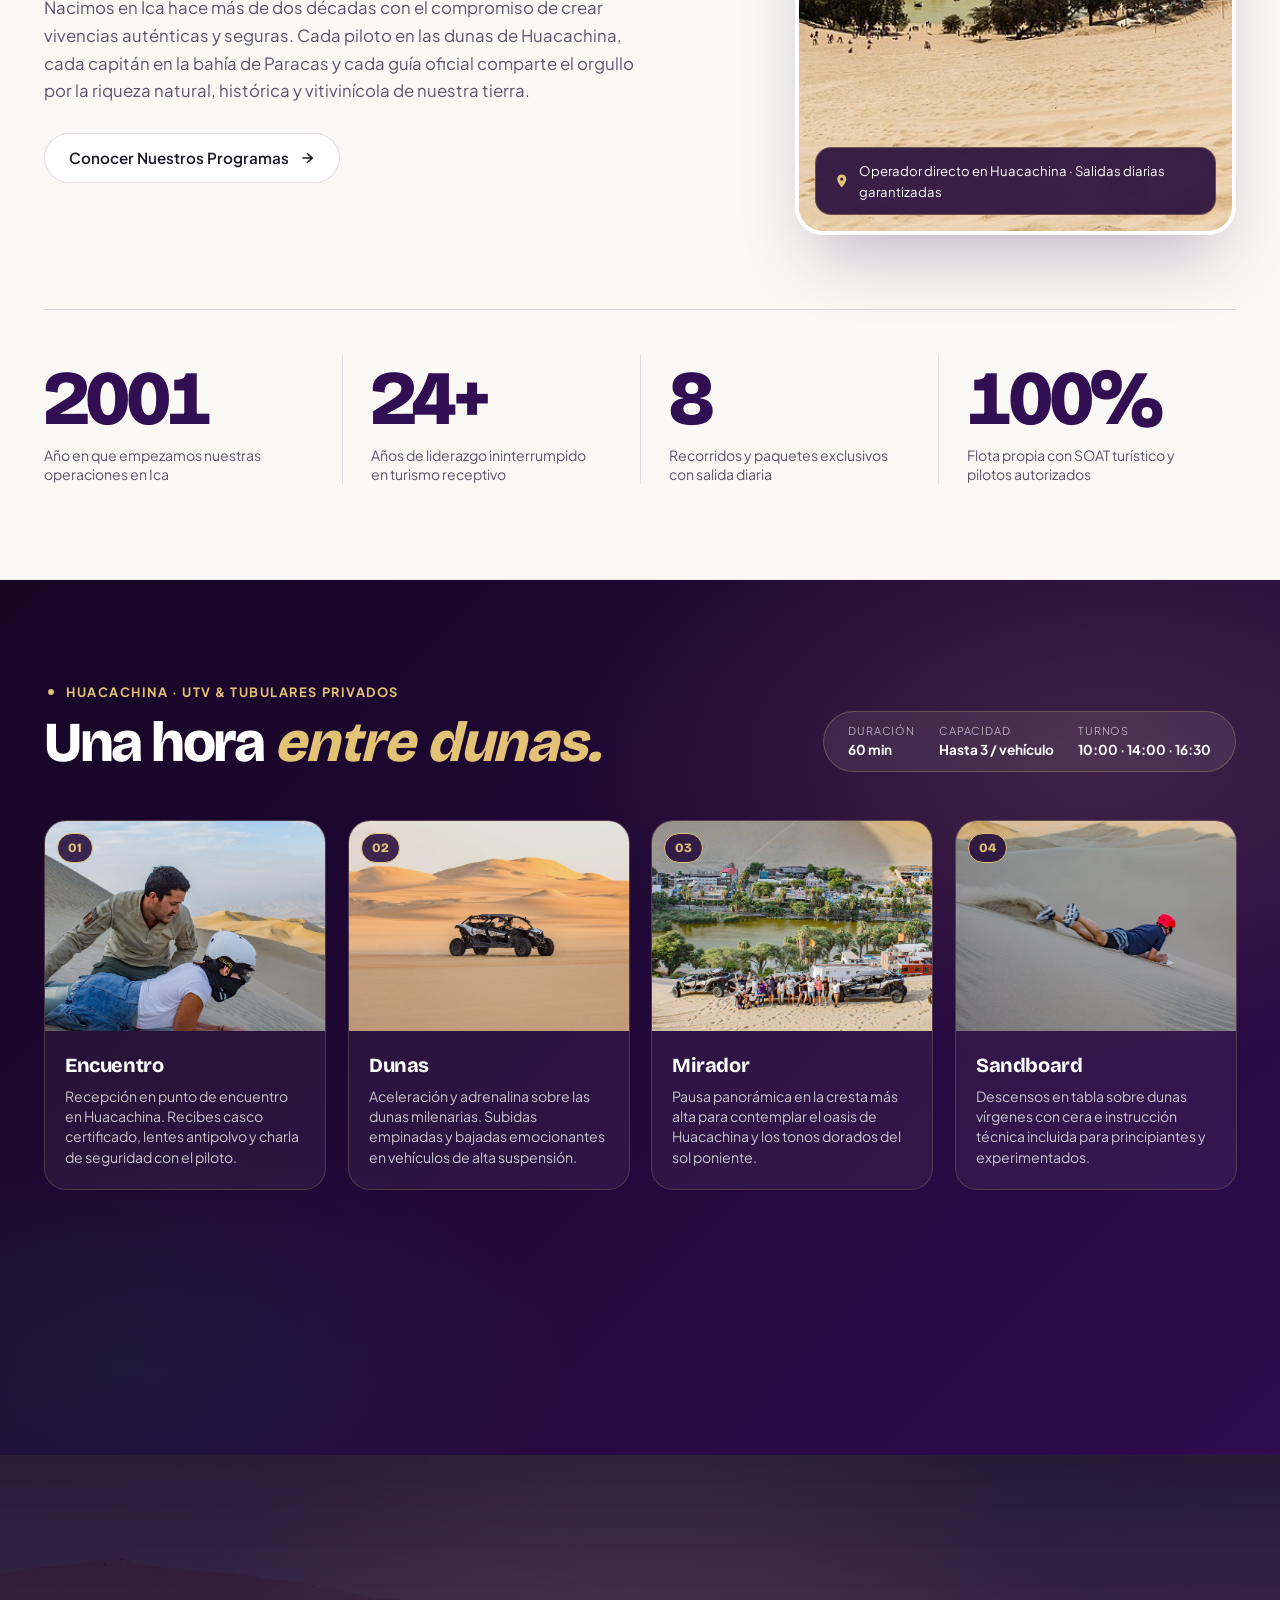
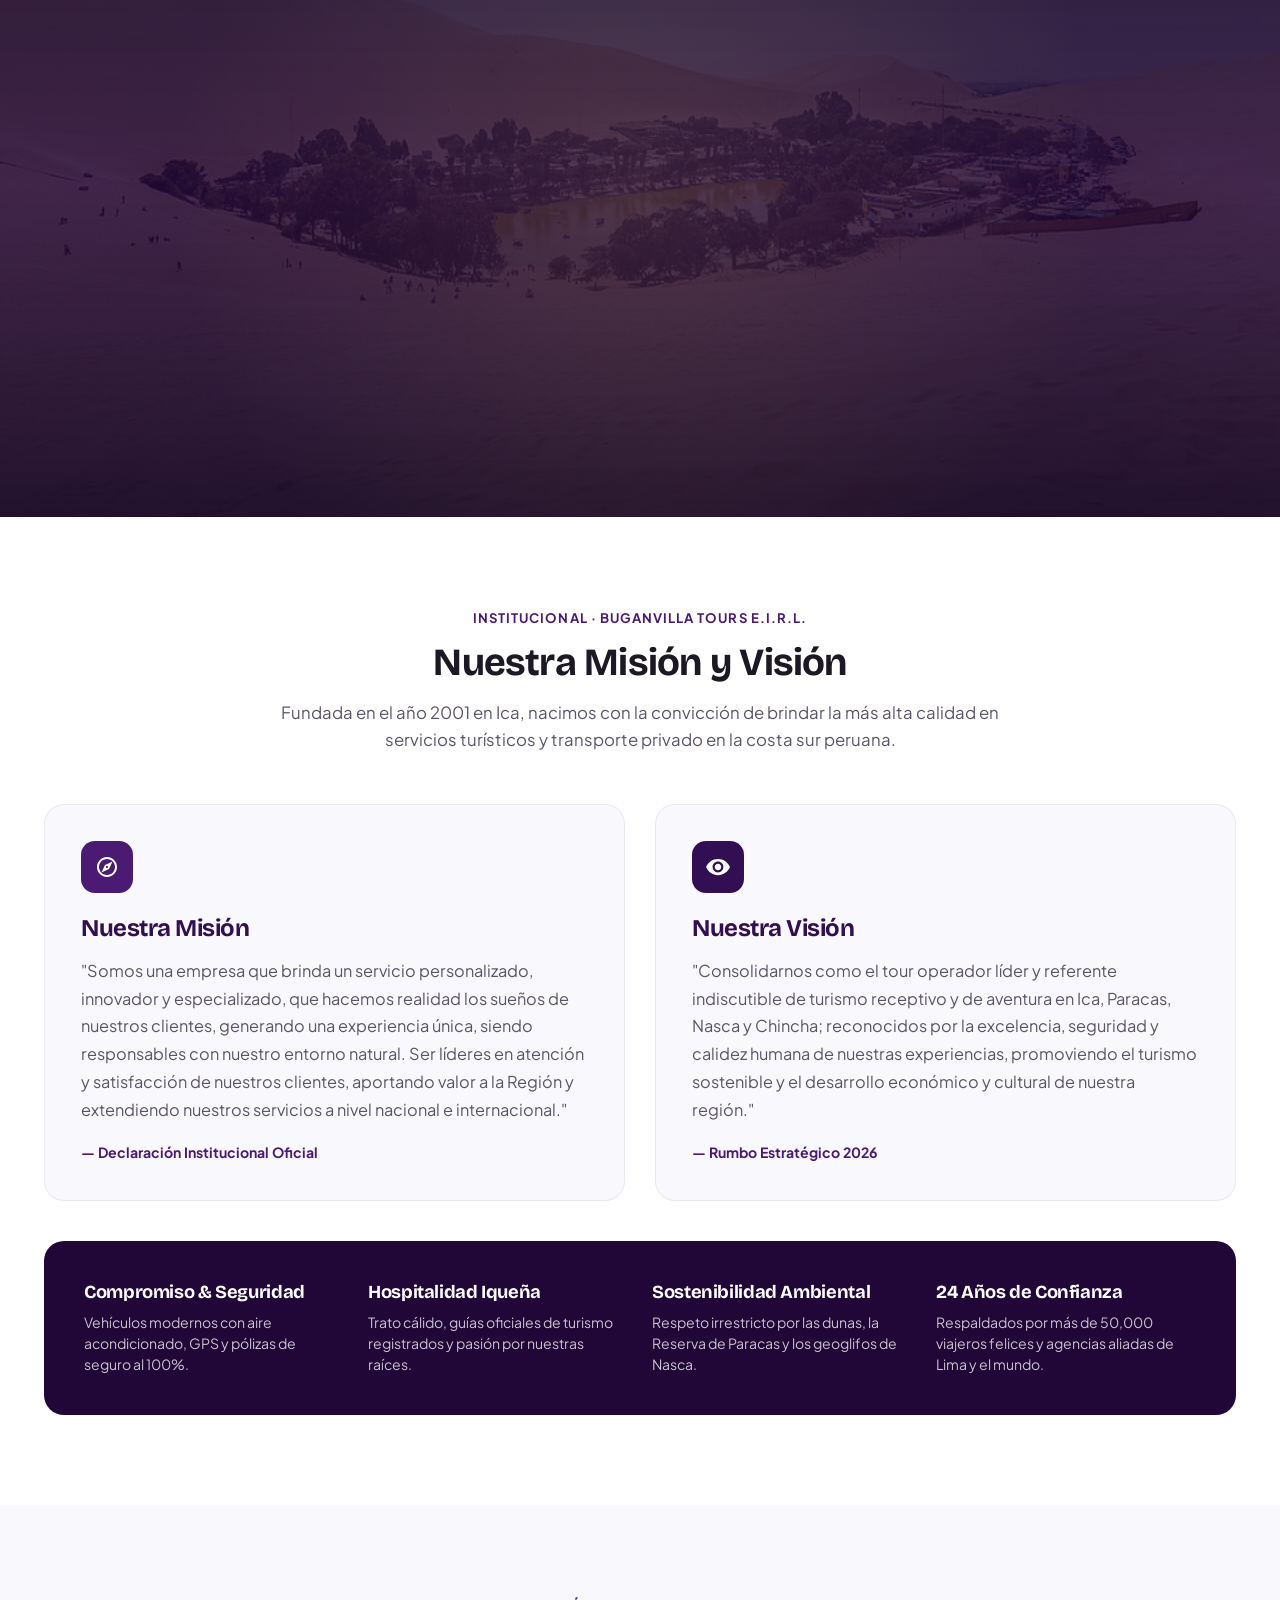
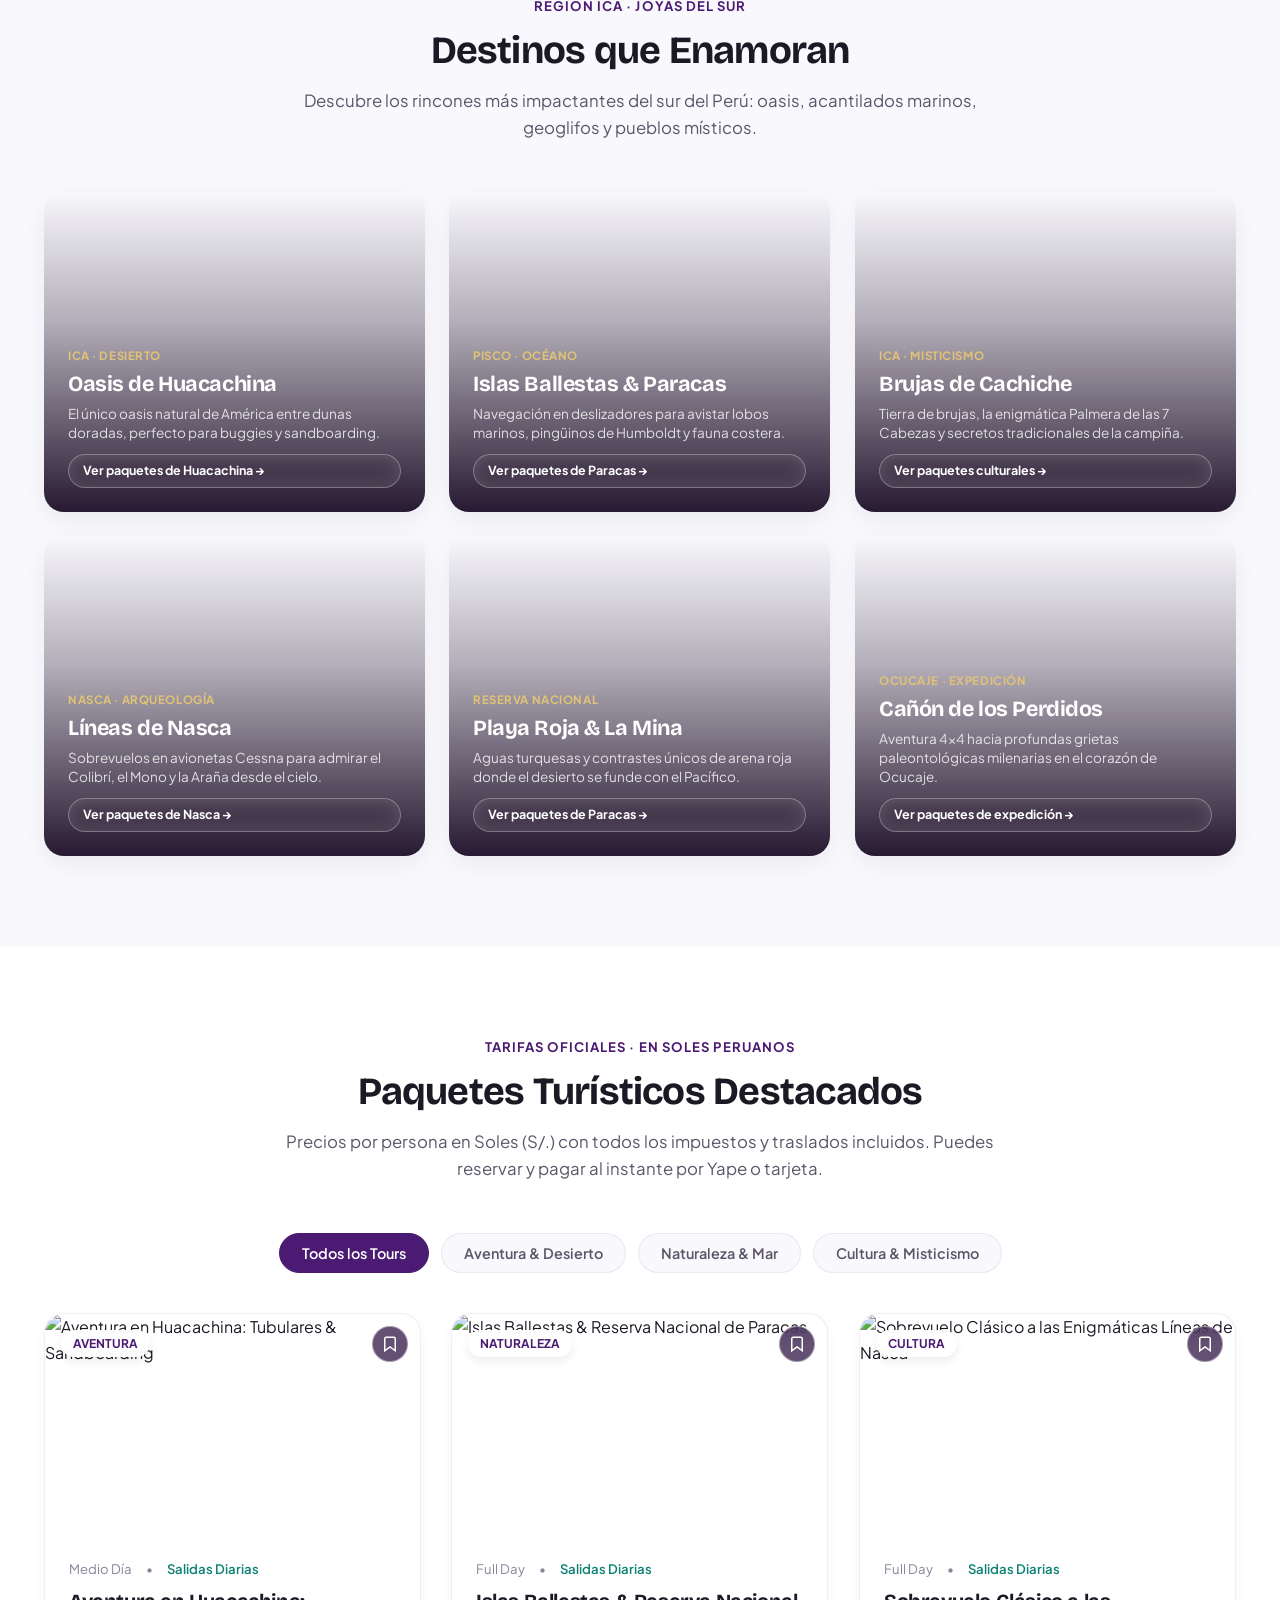
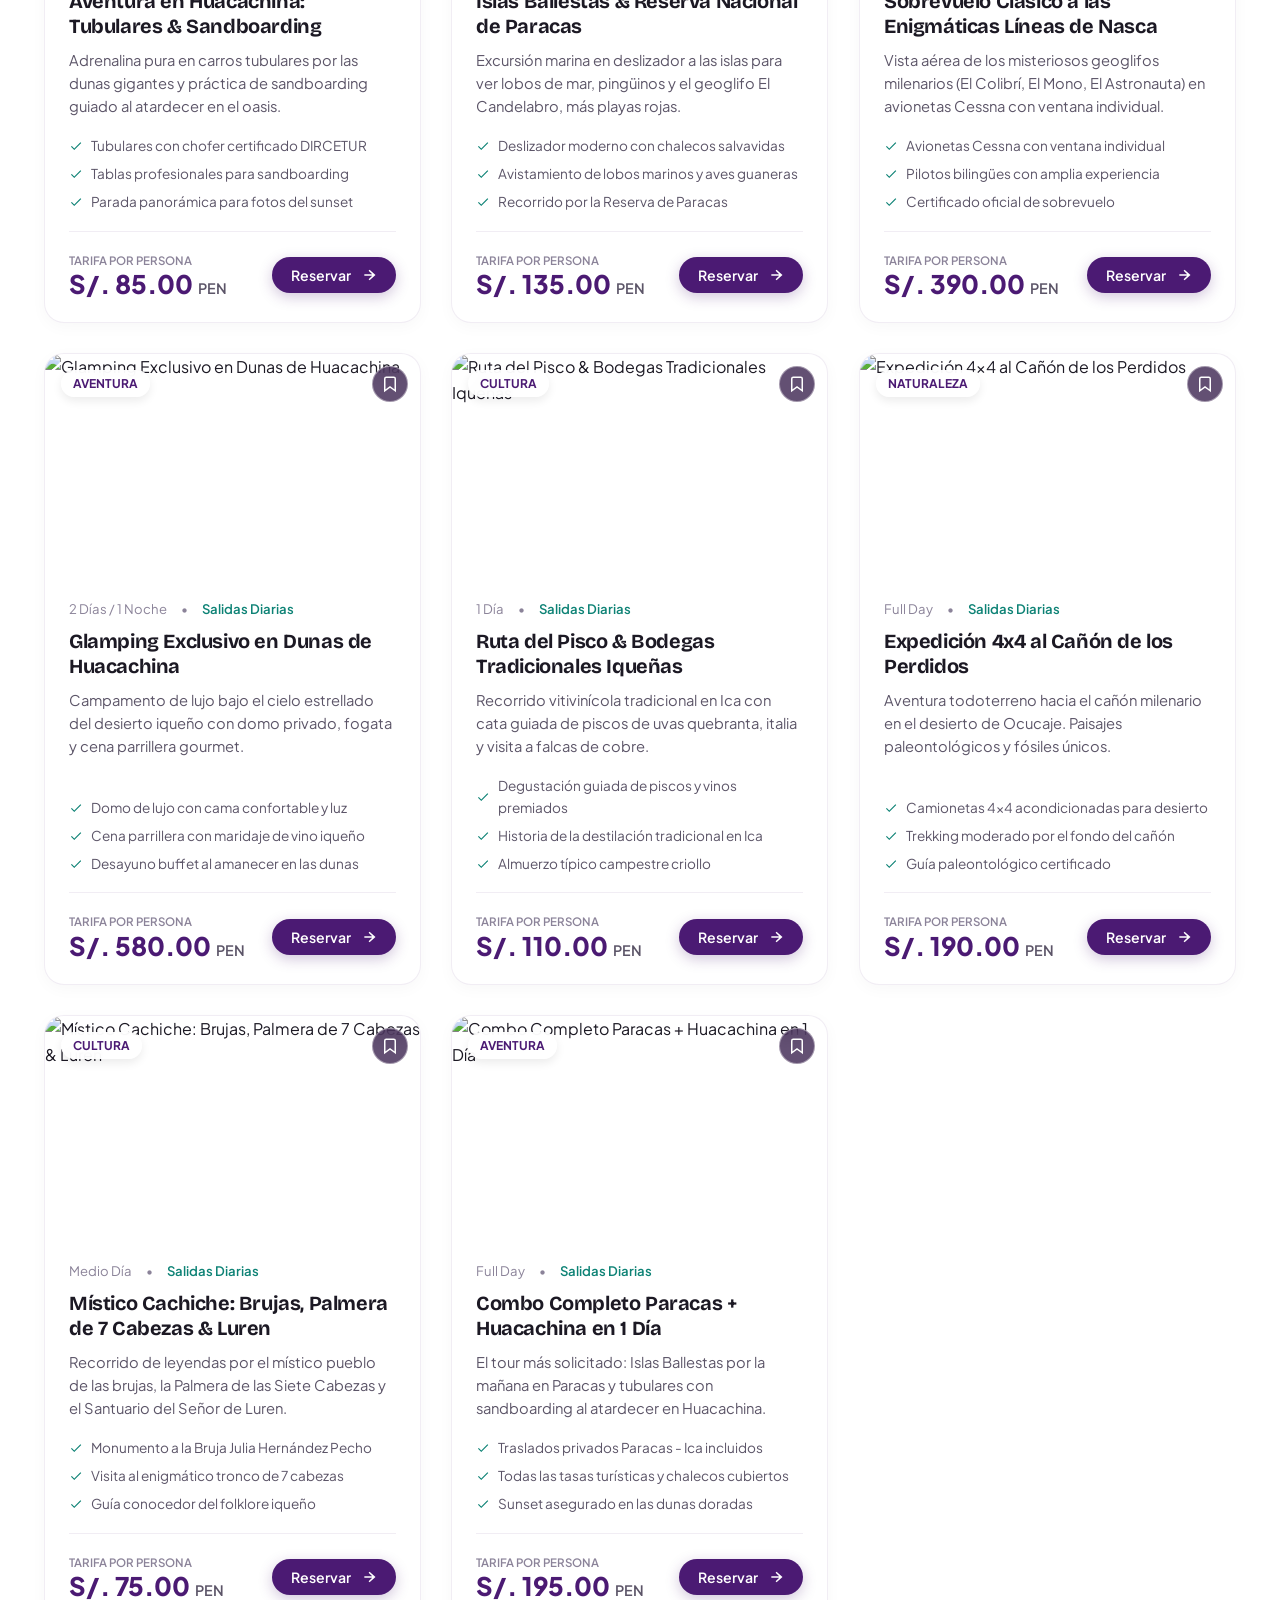
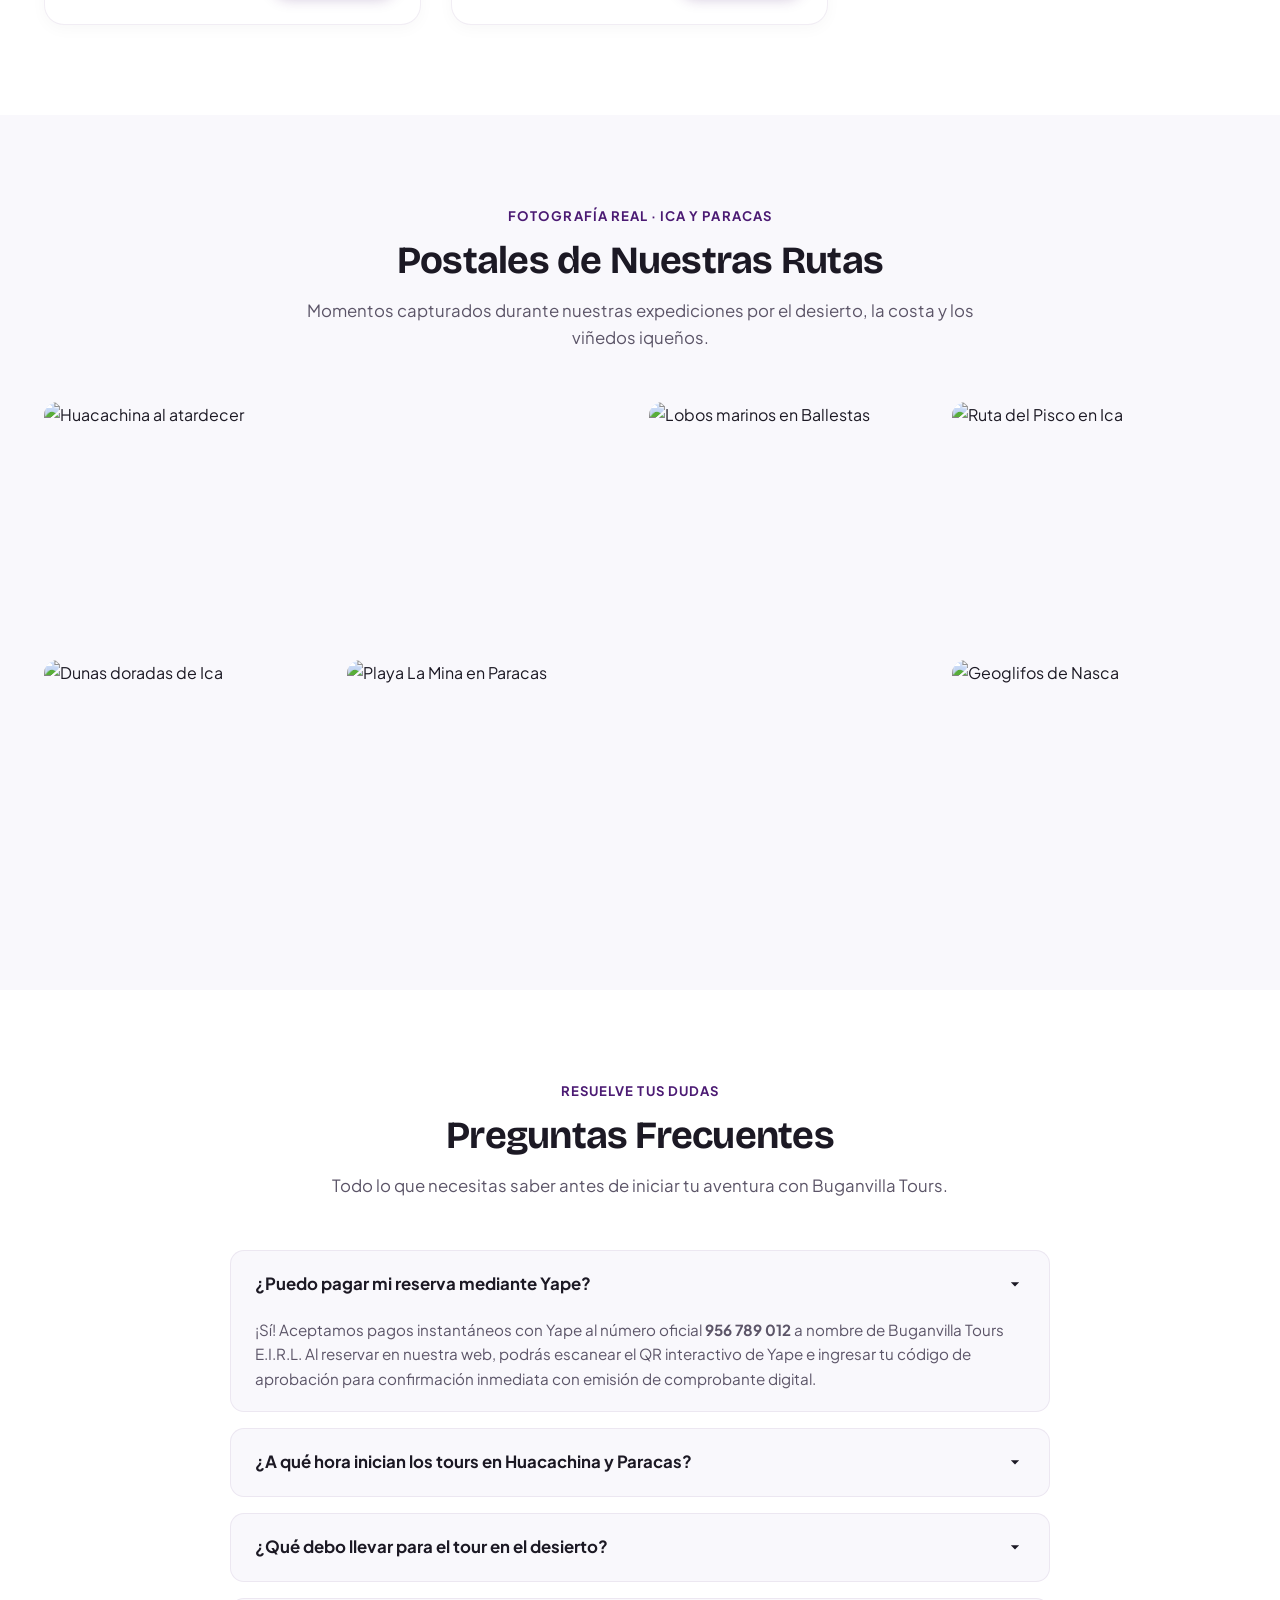
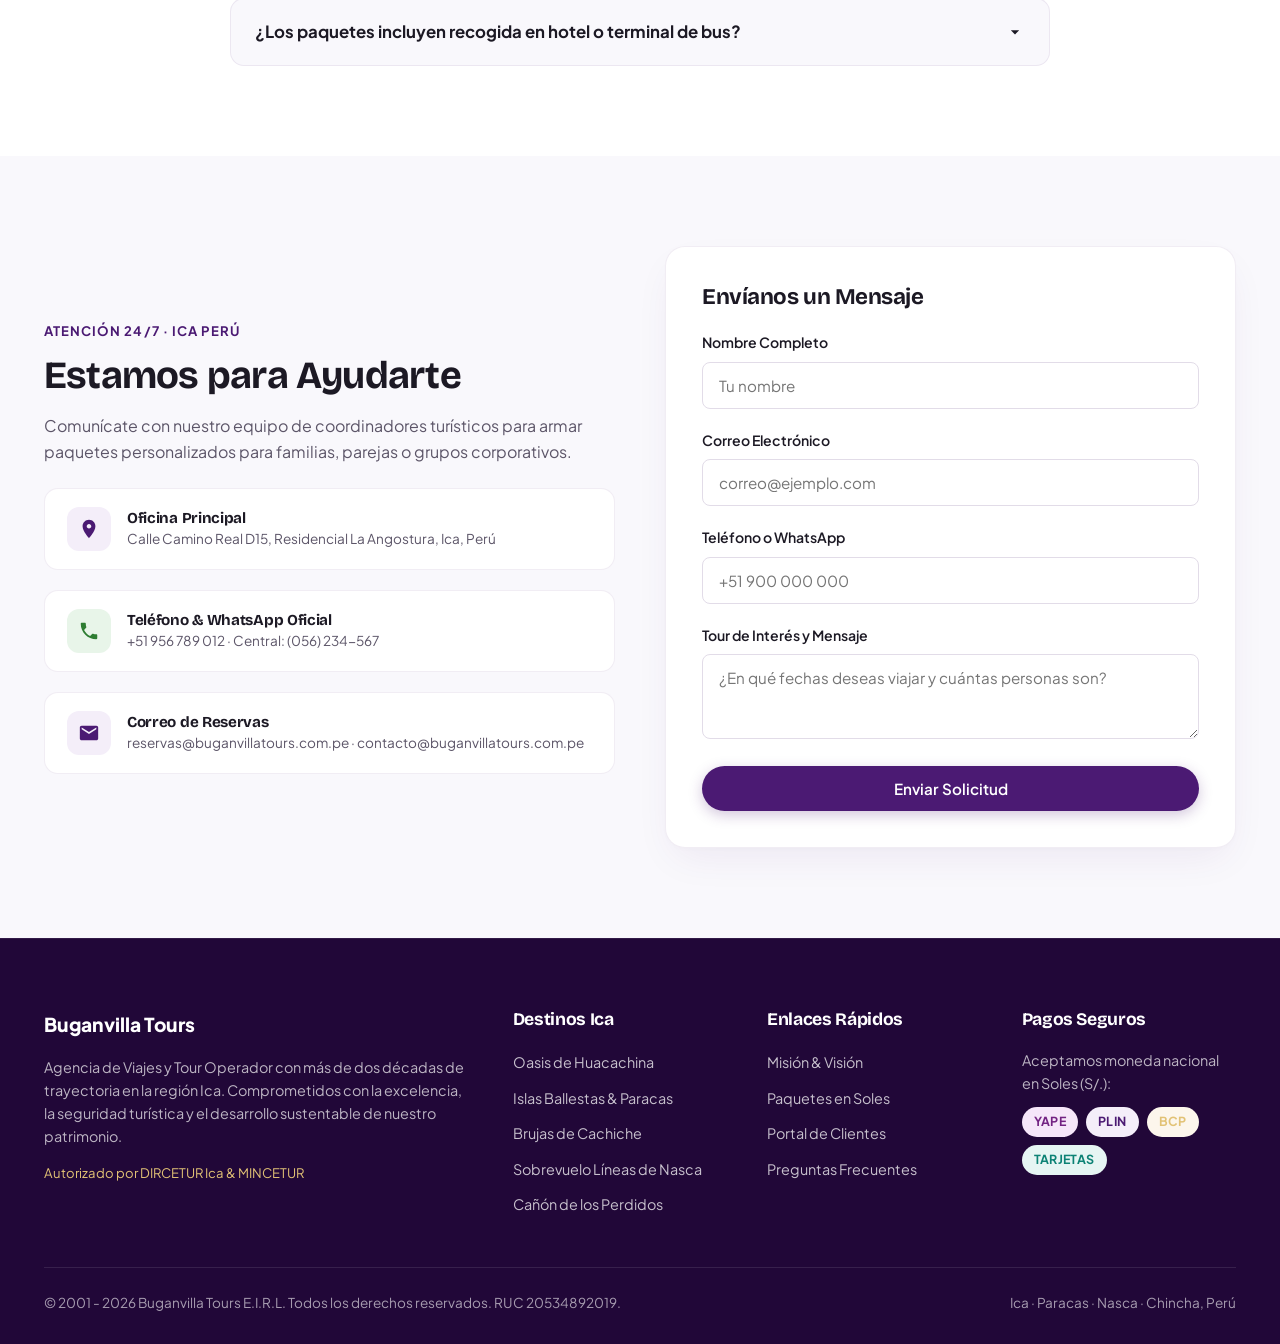
==== commit add59e4b: "feat: standardise on 2 fonts, simplify hero, extend animations site-wide, and revamp booking wizard" ====
--- a/index.html
+++ b/index.html
@@ -9,14 +9,19 @@
   <meta name="description" content="Buganvilla Tours - Agencia de viajes y tour operador oficial con más de 24 años de experiencia en Ica, Huacachina, Paracas, Nasca y Chincha. Reserva paquetes en Soles con Yape.">
   <link rel="icon" href="https://buganvillatours.com/wp-content/uploads/2016/09/Logo-Buganvilla-web.png" type="image/png">
 
-  <!-- Google Fonts: Inter & Plus Jakarta Sans for refined editorial modern typography -->
+  <!-- Google Fonts: Bricolage Grotesque (Gabo display), Instrument Serif (Gabo italic accent), Plus Jakarta Sans & Inter -->
   <link rel="preconnect" href="https://fonts.googleapis.com">
   <link rel="preconnect" href="https://fonts.gstatic.com" crossorigin>
-  <link href="https://fonts.googleapis.com/css2?family=Plus+Jakarta+Sans:wght@400;500;600;700;800&family=Inter:wght@300;400;500;600;700&display=swap" rel="stylesheet">
+  <link href="https://fonts.googleapis.com/css2?family=Bricolage+Grotesque:opsz,wght@12..96,600;700;800&family=Plus+Jakarta+Sans:ital,wght@0,400;0,500;0,600;0,700;1,400;1,600&display=swap" rel="stylesheet">
 
   <link rel="stylesheet" href="frontend/css/styles.css">
 </head>
 <body>
+
+  <!-- Barra de Progreso Superior (Gabo +10% Fusion) -->
+  <div class="scroll-progress" aria-hidden="true">
+    <span class="scroll-progress-bar"></span>
+  </div>
 
   <!-- ==========================================================================
        HEADER OFICIAL BUGANVILLA TOURS
@@ -40,11 +45,10 @@
       <!-- Menu Links -->
       <ul class="nav-menu">
         <li><a href="#home" class="nav-link active" onclick="navigate('home')">Inicio</a></li>
-        <li><a href="#home" class="nav-link" onclick="scrollToSection('institucional')">Misión & Visión</a></li>
+        <li><a href="#home" class="nav-link" onclick="scrollToSection('experiencias')">Experiencias UTV</a></li>
         <li><a href="#home" class="nav-link" onclick="scrollToSection('destinos')">Destinos</a></li>
-        <li><a href="#home" class="nav-link" onclick="scrollToSection('paquetes')">Paquetes en Soles</a></li>
-        <li><a href="#home" class="nav-link" onclick="scrollToSection('galeria')">Galería</a></li>
-        <li><a href="#home" class="nav-link" onclick="scrollToSection('faq')">Preguntas</a></li>
+        <li><a href="#home" class="nav-link" onclick="scrollToSection('paquetes')">Paquetes</a></li>
+        <li><a href="#home" class="nav-link" onclick="scrollToSection('institucional')">Nosotros</a></li>
         <li><a href="#home" class="nav-link" onclick="scrollToSection('contacto')">Contacto</a></li>
       </ul>
 
@@ -71,6 +75,13 @@
             </button>
           </div>
         </div>
+
+        <!-- Gabo 65% "Mi viaje" button with counter badge -->
+        <button class="nav-plan-btn" id="planBtn" onclick="togglePlanDrawer()" title="Ver recorridos guardados en Mi Viaje" type="button">
+          <svg width="17" height="17" viewBox="0 0 24 24" fill="none" stroke="currentColor" stroke-width="2"><path d="M19 21l-7-5-7 5V5a2 2 0 0 1 2-2h10a2 2 0 0 1 2 2z"/></svg>
+          <span class="plan-btn-text">Mi viaje</span>
+          <span id="planCount" class="count-badge">0</span>
+        </button>
 
         <!-- Guest Button -->
         <div id="navGuestBox">
@@ -117,11 +128,15 @@
     </div>
     <div style="display: flex; flex-direction: column; gap: 14px;">
       <a href="#home" onclick="navigate('home'); toggleMobileNav();" style="font-weight: 600;">Inicio</a>
-      <a href="#home" onclick="scrollToSection('institucional'); toggleMobileNav();" style="font-weight: 600;">Misión & Visión</a>
+      <a href="#home" onclick="scrollToSection('experiencias'); toggleMobileNav();" style="font-weight: 600;">Experiencias UTV</a>
       <a href="#home" onclick="scrollToSection('destinos'); toggleMobileNav();" style="font-weight: 600;">Destinos de Ica</a>
-      <a href="#home" onclick="scrollToSection('paquetes'); toggleMobileNav();" style="font-weight: 600;">Paquetes en Soles</a>
-      <a href="#home" onclick="scrollToSection('galeria'); toggleMobileNav();" style="font-weight: 600;">Galería</a>
+      <a href="#home" onclick="scrollToSection('paquetes'); toggleMobileNav();" style="font-weight: 600;">Paquetes Turísticos</a>
+      <a href="#home" onclick="scrollToSection('institucional'); toggleMobileNav();" style="font-weight: 600;">Nosotros</a>
       <a href="#home" onclick="scrollToSection('contacto'); toggleMobileNav();" style="font-weight: 600;">Contacto</a>
+      <button onclick="togglePlanDrawer(); toggleMobileNav();" class="btn btn-outline btn-block btn-sm" style="margin-top: 6px; display: flex; align-items: center; justify-content: center; gap: 8px;">
+        <svg width="16" height="16" viewBox="0 0 24 24" fill="none" stroke="currentColor" stroke-width="2"><path d="M19 21l-7-5-7 5V5a2 2 0 0 1 2-2h10a2 2 0 0 1 2 2z"/></svg>
+        Mi Viaje
+      </button>
       <hr style="border: 0; border-top: 1px solid var(--border-light);">
       <a href="#login" class="btn btn-primary btn-block btn-sm" onclick="navigate('login'); toggleMobileNav();">Ingresar al Sistema</a>
     </div>
@@ -133,58 +148,359 @@
   <main id="app-root">
 
     <!-- ========================================================================
-         VISTA 1: HOME PAGE
+         VISTA 1: HOME PAGE (GABO 65% + DIEGO 35% FUSION)
          ======================================================================== -->
     <section id="view-home" class="app-view active">
       
-      <!-- HERO: Huacachina Desert Lagoon & Dunes -->
+      <!-- HERO: Huacachina Desert Lagoon & Dunes (Clean, Minimal & Luxury) -->
       <div class="hero-section">
         <div class="container hero-content">
-          <div class="hero-badge-pill">
-            <svg width="16" height="16" viewBox="0 0 24 24" fill="#E2C275"><path d="M12 17.27L18.18 21l-1.64-7.03L22 9.24l-7.19-.61L12 2 9.19 8.63 2 9.24l5.46 4.73L5.82 21z"/></svg>
-            Operador Turístico Oficial · 24+ Años en Ica y Sur del Perú
-          </div>
-
-          <h1 class="hero-title">
-            Vive la Magia de <span>Ica, Paracas</span> y el Gran Desierto
+          <h1 class="hero-title reveal-up">
+            Vive la magia entre el <i>desierto</i> y el <i>mar</i> de Ica
           </h1>
 
-          <p class="hero-subtitle">
-            Desde la adrenalina en los tubulares de Huacachina hasta la fauna marina de las Islas Ballestas y el misticismo de Cachiche. Tarifas transparentes en Soles con confirmación inmediata vía Yape.
+          <p class="hero-subtitle reveal-up delay-1">
+            Expediciones exclusivas y salidas diarias a Huacachina, Paracas y Nasca. Descubre la calidez del sur con Buganvilla Tours.
           </p>
 
-          <div class="hero-cta-group">
-            <a href="#home" onclick="scrollToSection('paquetes')" class="btn btn-primary" style="font-size: 1.05rem; padding: 14px 32px;">
-              Explorar Paquetes en Soles
+          <div class="hero-cta-group reveal-up delay-2">
+            <a href="#home" onclick="scrollToSection('planifica')" class="btn btn-primary btn-glow" style="font-size: 1.05rem; padding: 14px 32px;">
+              Planificar mi Salida
               <svg width="18" height="18" viewBox="0 0 24 24" fill="currentColor"><path d="M5 13h11.86l-5.43 5.43 1.42 1.42L21.71 12l-8.86-7.85-1.42 1.42L16.86 11H5v2z"/></svg>
             </a>
-            <a href="#home" onclick="scrollToSection('institucional')" class="btn btn-outline" style="font-size: 1.05rem; padding: 14px 30px;">
-              Conoce Nuestra Empresa
+            <a href="#home" onclick="scrollToSection('experiencias')" class="btn btn-outline" style="font-size: 1.05rem; padding: 14px 28px;">
+              Ver Experiencias UTV
             </a>
           </div>
 
-          <div class="hero-highlights-strip">
-            <div class="hero-strip-item">
-              <svg width="20" height="20" viewBox="0 0 24 24" fill="#00D68F"><path d="M9 16.2L4.8 12l-1.4 1.4L9 19 21 7l-1.4-1.4L9 16.2z"/></svg>
-              <span>Pago Inmediato con Yape & Tarjetas</span>
-            </div>
-            <div class="hero-strip-item">
-              <svg width="20" height="20" viewBox="0 0 24 24" fill="#E2C275"><path d="M12 1L3 5v6c0 5.55 3.84 10.74 9 12 5.16-1.26 9-6.45 9-12V5l-9-4z"/></svg>
-              <span>Licencia DIRCETUR Ica Nº 042</span>
-            </div>
-            <div class="hero-strip-item">
-              <svg width="20" height="20" viewBox="0 0 24 24" fill="#FFFFFF"><path d="M12 2C6.48 2 2 6.48 2 12s4.48 10 10 10 10-4.48 10-10S17.52 2 12 2zm-1 14h2v2h-2zm0-10h2v8h-2z"/></svg>
-              <span>Transporte Privado & Guías Bilingües</span>
-            </div>
+          <!-- Hero Territory / Destination Switcher -->
+          <div class="hero-dests reveal-up delay-3" aria-label="Elegir territorio turístico">
+            <button type="button" class="hero-dest-btn active" data-dest="huacachina" onclick="selectHeroTerritory('huacachina')">
+              <span class="hero-dest-bar"></span>
+              <span class="hero-dest-num">01 / DUNAS</span>
+              <strong class="hero-dest-title">Huacachina</strong>
+              <span class="hero-dest-tag">UTV & Sandboarding</span>
+            </button>
+            <button type="button" class="hero-dest-btn" data-dest="paracas" onclick="selectHeroTerritory('paracas')">
+              <span class="hero-dest-bar"></span>
+              <span class="hero-dest-num">02 / RESERVA</span>
+              <strong class="hero-dest-title">Paracas</strong>
+              <span class="hero-dest-tag">Ballestas & Fauna</span>
+            </button>
+            <button type="button" class="hero-dest-btn" data-dest="nasca" onclick="selectHeroTerritory('nasca')">
+              <span class="hero-dest-bar"></span>
+              <span class="hero-dest-num">03 / PAMPA</span>
+              <strong class="hero-dest-title">Nasca</strong>
+              <span class="hero-dest-tag">Sobrevuelo Líneas</span>
+            </button>
+            <button type="button" class="hero-dest-btn" data-dest="ica" onclick="selectHeroTerritory('ica')">
+              <span class="hero-dest-bar"></span>
+              <span class="hero-dest-num">04 / VALLE</span>
+              <strong class="hero-dest-title">Ica</strong>
+              <span class="hero-dest-tag">Ruta del Pisco</span>
+            </button>
           </div>
         </div>
       </div>
+
+      <!-- 02 · PLANIFICADOR & BOOKING BAR (GABO 65%) -->
+      <section class="planner-section" id="planifica">
+        <div class="container">
+          <div class="planner-card reveal-up">
+            <div class="planner-label">
+              <h2>Planifica tu salida al sur</h2>
+              <p>Destino, fecha y número de viajeros.</p>
+            </div>
+            <form class="book-bar" id="searchForm" onsubmit="filterFromBookBar(event)">
+              <div class="book-field">
+                <label for="bookBarDest">Destino</label>
+                <div class="book-input">
+                  <svg viewBox="0 0 24 24" fill="currentColor"><path d="M12 2C8.13 2 5 5.13 5 9c0 5.25 7 13 7 13s7-7.75 7-13c0-3.87-3.13-7-7-7zm0 9.5c-1.38 0-2.5-1.12-2.5-2.5s1.12-2.5 2.5-2.5 2.5 1.12 2.5 2.5-1.12 2.5-2.5 2.5z"/></svg>
+                  <select id="bookBarDest">
+                    <option value="all">Todos los destinos de Ica</option>
+                    <option value="huacachina" selected>Huacachina (Dunas & UTV)</option>
+                    <option value="paracas">Paracas (Ballestas & Reserva)</option>
+                    <option value="nasca">Nasca (Sobrevuelo)</option>
+                    <option value="ica">Ica (Ruta del Pisco & Cachiche)</option>
+                  </select>
+                </div>
+              </div>
+              <div class="book-field">
+                <label for="bookBarDate">Fecha Salida</label>
+                <div class="book-input">
+                  <svg viewBox="0 0 24 24" fill="none" stroke="currentColor" stroke-width="2"><rect x="3" y="4" width="18" height="18" rx="2" ry="2"/><line x1="16" y1="2" x2="16" y2="6"/><line x1="8" y1="2" x2="8" y2="6"/><line x1="3" y1="10" x2="21" y2="10"/></svg>
+                  <input type="date" id="bookBarDate">
+                </div>
+              </div>
+              <div class="book-field">
+                <label for="bookBarPax">Viajeros</label>
+                <div class="book-input">
+                  <svg viewBox="0 0 24 24" fill="currentColor"><path d="M12 12c2.21 0 4-1.79 4-4s-1.79-4-4-4-4 1.79-4 4 1.79 4 4 4zm0 2c-2.67 0-8 1.34-8 4v2h16v-2c0-2.66-5.33-4-8-4z"/></svg>
+                  <select id="bookBarPax">
+                    <option value="1">1 viajero</option>
+                    <option value="2" selected>2 viajeros</option>
+                    <option value="3">3 viajeros</option>
+                    <option value="4">4 viajeros</option>
+                    <option value="5">5 viajeros</option>
+                    <option value="6">6+ viajeros</option>
+                  </select>
+                </div>
+              </div>
+              <button type="submit" class="btn btn-primary book-go">
+                <span>Ver opciones</span>
+                <svg width="16" height="16" viewBox="0 0 24 24" fill="currentColor"><path d="M5 13h11.86l-5.43 5.43 1.42 1.42L21.71 12l-8.86-7.85-1.42 1.42L16.86 11H5v2z"/></svg>
+              </button>
+            </form>
+          </div>
+
+          <!-- 3-Step Decision Strip -->
+          <ol class="steps-strip">
+            <li class="step-item">
+              <span class="step-num">01</span>
+              <div class="step-body">
+                <h4>Elige el recorrido</h4>
+                <p>Huacachina, Islas Ballestas, Nasca o el valle vitivinícola de Ica.</p>
+              </div>
+            </li>
+            <li class="step-item">
+              <span class="step-num">02</span>
+              <div class="step-body">
+                <h4>Define tu salida</h4>
+                <p>Indica fecha, cantidad de viajeros y turno en la mañana o sunset.</p>
+              </div>
+            </li>
+            <li class="step-item">
+              <span class="step-num">03</span>
+              <div class="step-body">
+                <h4>Reserva inmediata</h4>
+                <p>Confirmación con voucher digital, soporte y pago seguro garantizado.</p>
+              </div>
+            </li>
+          </ol>
+        </div>
+      </section>
+
+      <!-- 03 · CINTA INFINITA DE DESTINOS (LUXURY MARQUEE) -->
+      <div class="marquee-section" aria-hidden="true">
+        <div class="marquee-track">
+          <div class="marquee-group">
+            <span class="mq-text mq-solid">Huacachina</span>
+            <i class="mq-photo" style="background-image: url('frontend/images/huacachina-tubulares.jpg'), url('https://buganvillatours.com/wp-content/uploads/2025/06/Tour-Paseo-Premium-en-UTV-Huacachina3.jpg');"></i>
+            <span class="mq-text mq-outline">Paracas</span>
+            <span class="mq-spark">✦</span>
+            <span class="mq-text mq-solid">Nasca</span>
+            <i class="mq-photo" style="background-image: url('frontend/images/islas-ballestas.jpg'), url('https://upload.wikimedia.org/wikipedia/commons/thumb/3/3d/Islas_Ballestas_2.JPG/960px-Islas_Ballestas_2.JPG');"></i>
+            <span class="mq-text mq-outline">Ica</span>
+            <span class="mq-spark">✦</span>
+            <span class="mq-text mq-solid">Cañón Perdidos</span>
+            <i class="mq-photo" style="background-image: url('frontend/images/ruta-pisco.jpg'), url('https://upload.wikimedia.org/wikipedia/commons/thumb/d/db/Bodega_El_Catador_%287521862384%29.jpg/960px-Bodega_El_Catador_%287521862384%29.jpg');"></i>
+            <span class="mq-text mq-outline">Cachiche</span>
+            <span class="mq-spark">✦</span>
+          </div>
+          <div class="marquee-group">
+            <span class="mq-text mq-solid">Huacachina</span>
+            <i class="mq-photo" style="background-image: url('frontend/images/huacachina-tubulares.jpg'), url('https://buganvillatours.com/wp-content/uploads/2025/06/Tour-Paseo-Premium-en-UTV-Huacachina3.jpg');"></i>
+            <span class="mq-text mq-outline">Paracas</span>
+            <span class="mq-spark">✦</span>
+            <span class="mq-text mq-solid">Nasca</span>
+            <i class="mq-photo" style="background-image: url('frontend/images/islas-ballestas.jpg'), url('https://upload.wikimedia.org/wikipedia/commons/thumb/3/3d/Islas_Ballestas_2.JPG/960px-Islas_Ballestas_2.JPG');"></i>
+            <span class="mq-text mq-outline">Ica</span>
+            <span class="mq-spark">✦</span>
+            <span class="mq-text mq-solid">Cañón Perdidos</span>
+            <i class="mq-photo" style="background-image: url('frontend/images/ruta-pisco.jpg'), url('https://upload.wikimedia.org/wikipedia/commons/thumb/d/db/Bodega_El_Catador_%287521862384%29.jpg/960px-Bodega_El_Catador_%287521862384%29.jpg');"></i>
+            <span class="mq-text mq-outline">Cachiche</span>
+            <span class="mq-spark">✦</span>
+          </div>
+        </div>
+      </div>
+
+      <!-- 04 · MANIFIESTO EDITORIAL & STATS (GABO 65% + BUGANVILLA ROOTS) -->
+      <section class="manifesto-section" id="manifiesto">
+        <div class="container">
+          <div class="manifesto-grid reveal-up">
+            <div class="manifesto-copy">
+              <div class="manifesto-kicker">
+                <svg width="16" height="16" viewBox="0 0 24 24" fill="#E2C275"><path d="M12 2l2.4 7.2h7.6l-6.1 4.5 2.3 7.3-6.2-4.6-6.2 4.6 2.3-7.3-6.1-4.5h7.6z"/></svg>
+                <span>Buganvilla Tours EIRL · Ica, Perú</span>
+              </div>
+              <h2 class="manifesto-title">
+                Desde <i>2001</i> llevamos viajeros al desierto, al mar y a las pampas de Ica. Un equipo local, rutas claras y la luz dorada del sur en cada salida.
+              </h2>
+              <p class="manifesto-desc">
+                Nacimos en Ica hace más de dos décadas con el compromiso de crear vivencias auténticas y seguras. Cada piloto en las dunas de Huacachina, cada capitán en la bahía de Paracas y cada guía oficial comparte el orgullo por la riqueza natural, histórica y vitivinícola de nuestra tierra.
+              </p>
+              <a href="#paquetes" onclick="scrollToSection('paquetes')" class="btn btn-outline-dark">
+                Conocer Nuestros Programas
+                <svg width="16" height="16" viewBox="0 0 24 24" fill="currentColor"><path d="M5 13h11.86l-5.43 5.43 1.42 1.42L21.71 12l-8.86-7.85-1.42 1.42L16.86 11H5v2z"/></svg>
+              </a>
+            </div>
+            <figure class="manifesto-photo-wrap">
+              <img src="frontend/images/huacachina-sunset.jpg" 
+                   onerror="this.src='https://buganvillatours.com/wp-content/uploads/2025/06/Tour-Paseo-Premium-en-UTV-Huacachina2.jpg'" 
+                   alt="Viajeros en la cresta de una duna en Huacachina al atardecer" 
+                   class="manifesto-photo" 
+                   loading="lazy">
+              <div class="manifesto-photo-caption">
+                <svg width="18" height="18" viewBox="0 0 24 24" fill="#E2C275"><path d="M12 2C8.13 2 5 5.13 5 9c0 5.25 7 13 7 13s7-7.75 7-13c0-3.87-3.13-7-7-7zm0 9.5c-1.38 0-2.5-1.12-2.5-2.5s1.12-2.5 2.5-2.5 2.5 1.12 2.5 2.5-1.12 2.5-2.5 2.5z"/></svg>
+                <span>Operador directo en Huacachina · Salidas diarias garantizadas</span>
+              </div>
+            </figure>
+          </div>
+
+          <!-- Stats Counters with scroll animation -->
+          <div class="stats-strip">
+            <div class="stat-item">
+              <span class="stat-num" data-target="2001" data-from="1980">2001</span>
+              <span class="stat-label">Año en que empezamos nuestras operaciones en Ica</span>
+            </div>
+            <div class="stat-item">
+              <span class="stat-num" data-target="24" data-from="0" data-suffix="+">24+</span>
+              <span class="stat-label">Años de liderazgo ininterrumpido en turismo receptivo</span>
+            </div>
+            <div class="stat-item">
+              <span class="stat-num" data-target="8" data-from="0">8</span>
+              <span class="stat-label">Recorridos y paquetes exclusivos con salida diaria</span>
+            </div>
+            <div class="stat-item">
+              <span class="stat-num" data-target="100" data-from="0" data-suffix="%">100%</span>
+              <span class="stat-label">Flota propia con SOAT turístico y pilotos autorizados</span>
+            </div>
+          </div>
+        </div>
+      </section>
+
+      <!-- 05 · HISTORIA UTV: CUATRO MOMENTOS (GABO 65% + FOTOS AUTÉNTICAS) -->
+      <section class="story-section" id="experiencias">
+        <div class="container">
+          <div class="story-head">
+            <div>
+              <div class="story-eyebrow">
+                <svg width="14" height="14" viewBox="0 0 24 24" fill="#E2C275"><circle cx="12" cy="12" r="5"/></svg>
+                <span>Huacachina · UTV & Tubulares Privados</span>
+              </div>
+              <h2 class="story-title">Una hora <i>entre dunas.</i></h2>
+            </div>
+            <div class="story-specs">
+              <div class="story-spec-item">
+                <span>Duración</span>
+                <strong>60 min</strong>
+              </div>
+              <div class="story-spec-item">
+                <span>Capacidad</span>
+                <strong>Hasta 3 / vehículo</strong>
+              </div>
+              <div class="story-spec-item">
+                <span>Turnos</span>
+                <strong>10:00 · 14:00 · 16:30</strong>
+              </div>
+            </div>
+          </div>
+
+          <!-- 4 Moments Grid -->
+          <div class="story-grid">
+            <article class="story-card reveal-up delay-1">
+              <div class="story-card-media">
+                <img src="frontend/images/Tour-Paseo-Premium-en-UTV-Huacachina4.jpg" 
+                     onerror="this.src='https://buganvillatours.com/wp-content/uploads/2025/06/Tour-Paseo-Premium-en-UTV-Huacachina4.jpg'" 
+                     alt="Presentación y equipo para el recorrido en UTV Huacachina" 
+                     loading="lazy">
+                <span class="story-step-badge">01</span>
+              </div>
+              <div class="story-card-body">
+                <h3>Encuentro</h3>
+                <p>Recepción en punto de encuentro en Huacachina. Recibes casco certificado, lentes antipolvo y charla de seguridad con el piloto.</p>
+              </div>
+            </article>
+
+            <article class="story-card reveal-up delay-2">
+              <div class="story-card-media">
+                <img src="frontend/images/Tour-Paseo-Premium-en-UTV-Huacachina3.jpg" 
+                     onerror="this.src='https://buganvillatours.com/wp-content/uploads/2025/06/Tour-Paseo-Premium-en-UTV-Huacachina3.jpg'" 
+                     alt="UTV de Buganvilla Tours cruzando las dunas de Huacachina" 
+                     loading="lazy">
+                <span class="story-step-badge">02</span>
+              </div>
+              <div class="story-card-body">
+                <h3>Dunas</h3>
+                <p>Aceleración y adrenalina sobre las dunas milenarias. Subidas empinadas y bajadas emocionantes en vehículos de alta suspensión.</p>
+              </div>
+            </article>
+
+            <article class="story-card reveal-up delay-3">
+              <div class="story-card-media">
+                <img src="frontend/images/Tour-Paseo-Premium-en-UTV-Huacachina2.jpg" 
+                     onerror="this.src='https://buganvillatours.com/wp-content/uploads/2025/06/Tour-Paseo-Premium-en-UTV-Huacachina2.jpg'" 
+                     alt="Viajeros observando el atardecer en el mirador de Huacachina" 
+                     loading="lazy">
+                <span class="story-step-badge">03</span>
+              </div>
+              <div class="story-card-body">
+                <h3>Mirador</h3>
+                <p>Pausa panorámica en la cresta más alta para contemplar el oasis de Huacachina y los tonos dorados del sol poniente.</p>
+              </div>
+            </article>
+
+            <article class="story-card reveal-up delay-4">
+              <div class="story-card-media">
+                <img src="frontend/images/Tour-Paseo-Premium-en-UTV-Huacachina.jpg" 
+                     onerror="this.src='https://buganvillatours.com/wp-content/uploads/2025/06/Tour-Paseo-Premium-en-UTV-Huacachina.jpg'" 
+                     alt="Descenso en sandboard en las dunas de Ica" 
+                     loading="lazy">
+                <span class="story-step-badge">04</span>
+              </div>
+              <div class="story-card-body">
+                <h3>Sandboard</h3>
+                <p>Descensos en tabla sobre dunas vírgenes con cera e instrucción técnica incluida para principiantes y experimentados.</p>
+              </div>
+            </article>
+          </div>
+
+          <!-- CTA Banner -->
+          <div class="story-cta-banner reveal-up">
+            <div class="story-cta-copy">
+              <h3>¿Listo para vivir la adrenalina en Huacachina?</h3>
+              <p>Reserva tu salida en UTV o Tubular con tarifa garantizada y confirmación inmediata.</p>
+            </div>
+            <button class="btn btn-primary btn-glow" onclick="startBookingFlow(1)" style="font-size: 1.05rem; padding: 14px 32px;">
+              Reservar UTV Huacachina
+              <svg width="18" height="18" viewBox="0 0 24 24" fill="currentColor"><path d="M5 13h11.86l-5.43 5.43 1.42 1.42L21.71 12l-8.86-7.85-1.42 1.42L16.86 11H5v2z"/></svg>
+            </button>
+          </div>
+        </div>
+      </section>
+
+      <!-- 06 · TESTIMONIOS EDITORIALES (GABO +10% FUSION) -->
+      <section class="quote-section" id="testimonios" aria-label="Reseñas de viajeros">
+        <div class="container quote-inner reveal-up">
+          <div class="quote-eyebrow">
+            <span class="pulse-dot"></span>
+            <span>Viajeros de Buganvilla Tours</span>
+          </div>
+          <span class="quote-mark" aria-hidden="true">&ldquo;</span>
+          <p class="quote-text" id="quoteText">
+            "El atardecer sobre las dunas de <i>Huacachina</i> y el recorrido en tubulares fue la experiencia más emocionante de nuestro viaje por el Perú. La puntualidad y calidez de Buganvilla Tours superaron todas nuestras expectativas."
+          </p>
+          <div class="quote-author">
+            <strong id="quoteAuthor">Familia Valdivia Morales</strong>
+            <span id="quoteTag">Viajeros desde Lima · Tour Huacachina & Sandboard</span>
+          </div>
+          <div class="quote-controls">
+            <button type="button" class="quote-nav-btn" onclick="prevQuote()" aria-label="Reseña anterior">
+              <svg width="18" height="18" viewBox="0 0 24 24" fill="none" stroke="currentColor" stroke-width="2"><polyline points="15 18 9 12 15 6"/></svg>
+            </button>
+            <div class="quote-dots" id="quoteDots"></div>
+            <button type="button" class="quote-nav-btn" onclick="nextQuote()" aria-label="Siguiente reseña">
+              <svg width="18" height="18" viewBox="0 0 24 24" fill="none" stroke="currentColor" stroke-width="2"><polyline points="9 18 15 12 9 6"/></svg>
+            </button>
+          </div>
+        </div>
+      </section>
 
       <!-- SECCIÓN INSTITUCIONAL: MISIÓN Y VISIÓN (DATOS OFICIALES) -->
       <section class="institutional-section" id="institucional">
         <div class="container">
           
-          <div class="section-header">
+          <div class="section-header reveal-up">
             <span class="section-tag">Institucional · Buganvilla Tours E.I.R.L.</span>
             <h2 class="section-title">Nuestra Misión y Visión</h2>
             <p class="section-desc">
@@ -195,7 +511,7 @@
           <div class="mision-vision-grid">
             
             <!-- Misión Oficial -->
-            <div class="mision-card">
+            <div class="mision-card reveal-up delay-1">
               <div class="inst-icon-wrap">
                 <svg width="24" height="24" viewBox="0 0 24 24" fill="currentColor"><path d="M12 2C6.48 2 2 6.48 2 12s4.48 10 10 10 10-4.48 10-10S17.52 2 12 2zm0 18c-4.41 0-8-3.59-8-8s3.59-8 8-8 8 3.59 8 8-3.59 8-8 8zm-5.5-2.5l7.51-3.49L17.5 6.5 9.99 9.99 6.5 17.5zm5.5-6.6c.61 0 1.1.49 1.1 1.1s-.49 1.1-1.1 1.1-1.1-.49-1.1-1.1.49-1.1 1.1-1.1z"/></svg>
               </div>
@@ -209,7 +525,7 @@
             </div>
 
             <!-- Visión Oficial -->
-            <div class="vision-card">
+            <div class="vision-card reveal-up delay-2">
               <div class="inst-icon-wrap" style="background: var(--primary-dark);">
                 <svg width="26" height="26" viewBox="0 0 24 24" fill="currentColor"><path d="M12 4.5C7 4.5 2.73 7.61 1 12c1.73 4.39 6 7.5 11 7.5s9.27-3.11 11-7.5c-1.73-4.39-6-7.5-11-7.5zM12 17c-2.76 0-5-2.24-5-5s2.24-5 5-5 5 2.24 5 5-2.24 5-5 5zm0-8c-1.66 0-3 1.34-3 3s1.34 3 3 3 3-1.34 3-3-1.34-3-3-3z"/></svg>
               </div>
@@ -225,7 +541,7 @@
           </div>
 
           <!-- Valores de la Empresa -->
-          <div class="values-strip">
+          <div class="values-strip reveal-up delay-3">
             <div class="val-item">
               <h4>Compromiso & Seguridad</h4>
               <p>Vehículos modernos con aire acondicionado, GPS y pólizas de seguro al 100%.</p>
@@ -251,7 +567,7 @@
       <section class="destinations-section" id="destinos">
         <div class="container">
           
-          <div class="section-header">
+          <div class="section-header reveal-up">
             <span class="section-tag">Región Ica · Joyas del Sur</span>
             <h2 class="section-title">Destinos que Enamoran</h2>
             <p class="section-desc">
@@ -262,62 +578,80 @@
           <div class="dest-grid">
             
             <!-- 1. Huacachina -->
-            <div class="dest-card" onclick="scrollToSection('paquetes')">
+            <div class="dest-card reveal-up delay-1" onclick="selectDestinationAndFilter('huacachina')">
               <div class="dest-card-bg" style="background-image: url('https://thumb.wikimedia.org/wikipedia/commons/thumb/4/4c/Oasis_de_Huacachina%2C_Ica%2C_Per%C3%BA%2C_2015-07-29%2C_DD_23.JPG/960px-Oasis_de_Huacachina%2C_Ica%2C_Per%C3%BA%2C_2015-07-29%2C_DD_23.JPG');"></div>
               <div class="dest-card-overlay">
                 <span class="dest-tag">Ica · Desierto</span>
                 <h3 class="dest-name">Oasis de Huacachina</h3>
                 <p class="dest-desc">El único oasis natural de América entre dunas doradas, perfecto para buggies y sandboarding.</p>
+                <div class="dest-action-pill">
+                  <span>Ver paquetes de Huacachina →</span>
+                </div>
               </div>
             </div>
 
             <!-- 2. Paracas & Ballestas -->
-            <div class="dest-card" onclick="scrollToSection('paquetes')">
+            <div class="dest-card reveal-up delay-2" onclick="selectDestinationAndFilter('paracas')">
               <div class="dest-card-bg" style="background-image: url('https://thumb.wikimedia.org/wikipedia/commons/thumb/3/3d/Islas_Ballestas_2.JPG/960px-Islas_Ballestas_2.JPG');"></div>
               <div class="dest-card-overlay">
                 <span class="dest-tag">Pisco · Océano</span>
                 <h3 class="dest-name">Islas Ballestas & Paracas</h3>
-                <p class="dest-desc">Navegación en deslizadores para avistar lobos marinos, pingüinos de Humboldt y aves guaneras.</p>
+                <p class="dest-desc">Navegación en deslizadores para avistar lobos marinos, pingüinos de Humboldt y fauna costera.</p>
+                <div class="dest-action-pill">
+                  <span>Ver paquetes de Paracas →</span>
+                </div>
               </div>
             </div>
 
             <!-- 3. Pueblo de Cachiche -->
-            <div class="dest-card" onclick="scrollToSection('paquetes')">
+            <div class="dest-card reveal-up delay-3" onclick="selectDestinationAndFilter('ica')">
               <div class="dest-card-bg" style="background-image: url('https://thumb.wikimedia.org/wikipedia/commons/thumb/3/33/PALMERA_DE_SIETE_CABEZAS.jpg/960px-PALMERA_DE_SIETE_CABEZAS.jpg');"></div>
               <div class="dest-card-overlay">
                 <span class="dest-tag">Ica · Misticismo</span>
                 <h3 class="dest-name">Brujas de Cachiche</h3>
                 <p class="dest-desc">Tierra de brujas, la enigmática Palmera de las 7 Cabezas y secretos tradicionales de la campiña.</p>
+                <div class="dest-action-pill">
+                  <span>Ver paquetes culturales →</span>
+                </div>
               </div>
             </div>
 
             <!-- 4. Líneas de Nasca -->
-            <div class="dest-card" onclick="scrollToSection('paquetes')">
+            <div class="dest-card reveal-up delay-1" onclick="selectDestinationAndFilter('nasca')">
               <div class="dest-card-bg" style="background-image: url('https://thumb.wikimedia.org/wikipedia/commons/thumb/d/d1/Nazca_Lines_Hummingbird_%28cropped%29.jpg/960px-Nazca_Lines_Hummingbird_%28cropped%29.jpg');"></div>
               <div class="dest-card-overlay">
                 <span class="dest-tag">Nasca · Arqueología</span>
                 <h3 class="dest-name">Líneas de Nasca</h3>
                 <p class="dest-desc">Sobrevuelos en avionetas Cessna para admirar el Colibrí, el Mono y la Araña desde el cielo.</p>
+                <div class="dest-action-pill">
+                  <span>Ver paquetes de Nasca →</span>
+                </div>
               </div>
             </div>
 
             <!-- 5. Playas de Paracas -->
-            <div class="dest-card" onclick="scrollToSection('paquetes')">
+            <div class="dest-card reveal-up delay-2" onclick="selectDestinationAndFilter('paracas')">
               <div class="dest-card-bg" style="background-image: url('https://thumb.wikimedia.org/wikipedia/commons/thumb/6/62/Playa_Roja_-_Paracas_National_Reserve%2C_Ica.jpg/960px-Playa_Roja_-_Paracas_National_Reserve%2C_Ica.jpg');"></div>
               <div class="dest-card-overlay">
                 <span class="dest-tag">Reserva Nacional</span>
                 <h3 class="dest-name">Playa Roja & La Mina</h3>
                 <p class="dest-desc">Aguas turquesas y contrastes únicos de arena roja donde el desierto se funde con el Pacífico.</p>
+                <div class="dest-action-pill">
+                  <span>Ver paquetes de Paracas →</span>
+                </div>
               </div>
             </div>
 
             <!-- 6. Cañón de los Perdidos -->
-            <div class="dest-card" onclick="scrollToSection('paquetes')">
+            <div class="dest-card reveal-up delay-3" onclick="selectDestinationAndFilter('ica')">
               <div class="dest-card-bg" style="background-image: url('https://thumb.wikimedia.org/wikipedia/commons/thumb/6/6b/Ca%C3%B1%C3%B3n_de_los_Perdidos.jpg/960px-Ca%C3%B1%C3%B3n_de_los_Perdidos.jpg');"></div>
               <div class="dest-card-overlay">
                 <span class="dest-tag">Ocucaje · Expedición</span>
                 <h3 class="dest-name">Cañón de los Perdidos</h3>
                 <p class="dest-desc">Aventura 4x4 hacia profundas grietas paleontológicas milenarias en el corazón de Ocucaje.</p>
+                <div class="dest-action-pill">
+                  <span>Ver paquetes de expedición →</span>
+                </div>
               </div>
             </div>
 
@@ -330,7 +664,7 @@
       <section class="packages-section" id="paquetes">
         <div class="container">
           
-          <div class="section-header">
+          <div class="section-header reveal-up">
             <span class="section-tag">Tarifas Oficiales · En Soles Peruanos</span>
             <h2 class="section-title">Paquetes Turísticos Destacados</h2>
             <p class="section-desc">
@@ -339,7 +673,7 @@
           </div>
 
           <!-- Filtros de Categoría -->
-          <div class="packages-filter-bar">
+          <div class="packages-filter-bar reveal-up delay-1">
             <button class="filter-btn active" onclick="filterHomePackages('all', this)">Todos los Tours</button>
             <button class="filter-btn" onclick="filterHomePackages('aventura', this)">Aventura & Desierto</button>
             <button class="filter-btn" onclick="filterHomePackages('naturaleza', this)">Naturaleza & Mar</button>
@@ -358,7 +692,7 @@
       <section class="gallery-section" id="galeria">
         <div class="container">
           
-          <div class="section-header">
+          <div class="section-header reveal-up">
             <span class="section-tag">Fotografía Real · Ica y Paracas</span>
             <h2 class="section-title">Postales de Nuestras Rutas</h2>
             <p class="section-desc">
@@ -366,7 +700,7 @@
             </p>
           </div>
 
-          <div class="gallery-grid">
+          <div class="gallery-grid reveal-up delay-1">
             <div class="gallery-item span-2">
               <img src="https://thumb.wikimedia.org/wikipedia/commons/thumb/d/d4/Oasis_de_Huacachina%2C_Ica%2C_Per%C3%BA%2C_2015-07-29%2C_DD_18.JPG/960px-Oasis_de_Huacachina%2C_Ica%2C_Per%C3%BA%2C_2015-07-29%2C_DD_18.JPG" alt="Huacachina al atardecer" class="gallery-img" referrerpolicy="no-referrer">
               <div class="gallery-overlay"><span>Sunset en el Oasis de Huacachina</span></div>
@@ -400,7 +734,7 @@
       <section class="faq-section" id="faq">
         <div class="container">
           
-          <div class="section-header">
+          <div class="section-header reveal-up">
             <span class="section-tag">Resuelve tus Dudas</span>
             <h2 class="section-title">Preguntas Frecuentes</h2>
             <p class="section-desc">
@@ -408,7 +742,7 @@
             </p>
           </div>
 
-          <div class="faq-accordion">
+          <div class="faq-accordion reveal-up delay-1">
             
             <div class="faq-item open">
               <div class="faq-question" onclick="toggleFaq(this)">
@@ -539,7 +873,7 @@
       <footer class="footer-main">
         <div class="container">
           
-          <div class="footer-grid">
+          <div class="footer-grid reveal-up">
             <div class="footer-col">
               <div style="display: flex; align-items: center; gap: 10px; margin-bottom: 16px;">
                 <img src="https://buganvillatours.com/wp-content/uploads/2016/09/Logo-Buganvilla-web.png" 
@@ -589,7 +923,7 @@
             </div>
           </div>
 
-          <div class="footer-bottom">
+          <div class="footer-bottom reveal-up delay-2">
             <span>© 2001 - 2026 Buganvilla Tours E.I.R.L. Todos los derechos reservados. RUC 20534892019.</span>
             <span>Ica · Paracas · Nasca · Chincha, Perú</span>
           </div>
@@ -1101,111 +1435,162 @@
     </section>
 
     <!-- ========================================================================
-         VISTA 5: WIZARD DE RESERVA Y PASARELA DE PAGO CON YAPE
+         VISTA 5: WIZARD DE RESERVA Y PASARELA DE PAGO CON YAPE (REVAMPED)
          ======================================================================== -->
     <section id="view-booking" class="app-view">
       <div class="wizard-page-wrap">
-        <div class="wizard-container">
+        <div class="wizard-container reveal-up is-visible">
           
-          <!-- Stepper -->
+          <!-- Navegación Superior y Breadcrumb -->
+          <div class="wizard-header-nav">
+            <button type="button" class="btn btn-outline-dark btn-sm" onclick="navigate('home'); scrollToSection('paquetes');">
+              <svg width="16" height="16" viewBox="0 0 24 24" fill="currentColor"><path d="M20 11H7.83l5.59-5.59L12 4l-8 8 8 8 1.41-1.41L7.83 13H20v-2z"/></svg>
+              ← Volver al Catálogo
+            </button>
+            <div class="wizard-breadcrumb">
+              <span>Inicio</span>
+              <span>/</span>
+              <span>Tours Ica</span>
+              <span>/</span>
+              <strong id="wBreadcrumbTitle">Reservar Tour</strong>
+            </div>
+          </div>
+
+          <!-- Hero Preview del Tour Seleccionado -->
+          <div class="wizard-tour-hero">
+            <div class="wizard-tour-thumb-wrap">
+              <img id="wPkgHeroImg" src="https://thumb.wikimedia.org/wikipedia/commons/thumb/4/4c/Oasis_de_Huacachina%2C_Ica%2C_Per%C3%BA%2C_2015-07-29%2C_DD_23.JPG/960px-Oasis_de_Huacachina%2C_Ica%2C_Per%C3%BA%2C_2015-07-29%2C_DD_23.JPG" alt="Tour seleccionado" class="wizard-tour-thumb">
+              <span class="wizard-tour-cat" id="wPkgBadge">AVENTURA</span>
+            </div>
+            <div class="wizard-tour-details">
+              <div class="wizard-tour-meta">
+                <span id="wPkgDuration">Medio Día</span>
+                <span>•</span>
+                <span style="color: var(--accent-teal); font-weight: 700;">Salida Diaria Garantizada</span>
+              </div>
+              <h3 id="wPkgTitle" class="wizard-tour-name">Aventura en Huacachina</h3>
+              <p id="wPkgDesc" class="wizard-tour-sub">Adrenalina pura en carros tubulares por las dunas gigantes y práctica de sandboarding.</p>
+              <div class="wizard-tour-pricing">
+                <span class="wizard-tour-rate" id="wPkgPrice">S/. 85.00 por persona</span>
+                <span class="wizard-tour-note">Impuestos y seguro SOAT incluidos</span>
+              </div>
+            </div>
+          </div>
+
+          <!-- Stepper Dinámico con Etiquetas -->
           <div class="wizard-progress-bar">
-            <div class="wizard-step-node active" id="wnode-1">1</div>
-            <div class="wizard-step-node" id="wnode-2">2</div>
-            <div class="wizard-step-node" id="wnode-3">3</div>
-            <div class="wizard-step-node" id="wnode-4">4</div>
-            <div class="wizard-step-node" id="wnode-5">5</div>
+            <div class="wizard-step-node active" id="wnode-1">
+              <span>1</span>
+              <span class="wizard-step-sublabel">Salida</span>
+            </div>
+            <div class="wizard-step-node" id="wnode-2">
+              <span>2</span>
+              <span class="wizard-step-sublabel">Pasajero</span>
+            </div>
+            <div class="wizard-step-node" id="wnode-3">
+              <span>3</span>
+              <span class="wizard-step-sublabel">Resumen</span>
+            </div>
+            <div class="wizard-step-node" id="wnode-4">
+              <span>4</span>
+              <span class="wizard-step-sublabel">Pago</span>
+            </div>
+            <div class="wizard-step-node" id="wnode-5">
+              <span>5</span>
+              <span class="wizard-step-sublabel">Voucher</span>
+            </div>
           </div>
 
           <!-- PASO 1: SELECCIÓN -->
           <div id="step-1" class="wizard-box">
-            <h2 style="margin-bottom: 8px;">Paso 1: Configura tu Reserva</h2>
-            <p style="margin-bottom: 24px;">Selecciona la fecha y el número de viajeros para tu tour en Ica.</p>
-
-            <div class="glass-panel" style="padding: 24px; margin-bottom: 24px; background: var(--bg-subtle);">
-              <h3 id="wPkgTitle" style="color: var(--primary); margin-bottom: 6px;">Paquete Turístico</h3>
-              <p id="wPkgDesc" style="font-size: 0.92rem; margin-bottom: 12px;">Descripción del tour</p>
-              <div style="font-size: 1.3rem; font-weight: 800; color: var(--primary);" id="wPkgPrice">
-                S/. 0 por persona
-              </div>
-            </div>
-
-            <div style="display: grid; grid-template-columns: 1fr 1fr; gap: 20px;">
+            <h2 style="margin-bottom: 8px; font-size: 1.5rem;">Paso 1: Configura tu Salida</h2>
+            <p style="margin-bottom: 24px; color: var(--text-muted); font-size: 0.92rem;">Selecciona la fecha y la cantidad de viajeros para tu tour en Ica. El recojo en hoteles está incluido.</p>
+
+            <div style="display: grid; grid-template-columns: 1fr 1fr; gap: 20px; margin-bottom: 20px;">
               <div class="form-group">
-                <label class="form-label">Fecha del Tour</label>
+                <label class="form-label" style="font-weight: 700;">Fecha del Tour</label>
                 <input type="date" class="form-input" id="wDateInput" required>
               </div>
 
               <div class="form-group">
-                <label class="form-label">Cantidad de Viajeros</label>
-                <input type="number" class="form-input" id="wPaxInput" min="1" max="20" value="2" onchange="recalculateTotal()" required>
+                <label class="form-label" style="font-weight: 700;">Cantidad de Viajeros</label>
+                <div class="pax-counter-wrap">
+                  <button type="button" class="pax-btn" onclick="paxStep(-1)" aria-label="Restar viajero">−</button>
+                  <input type="number" class="pax-input" id="wPaxInput" min="1" max="25" value="2" onchange="recalculateTotal()">
+                  <button type="button" class="pax-btn" onclick="paxStep(1)" aria-label="Añadir viajero">+</button>
+                </div>
               </div>
             </div>
 
             <div class="form-group">
-              <label class="form-label">Notas Adicionales (Hotel de Recojo en Ica/Paracas)</label>
-              <textarea class="form-input" id="wNotesInput" rows="2" placeholder="Ej. Hotel Las Dunas, Ica."></textarea>
-            </div>
-
-            <div style="display: flex; justify-content: flex-end; margin-top: 24px;">
-              <button class="btn btn-primary" onclick="goToStep(2)">
-                Continuar a Datos del Pasajero →
+              <label class="form-label" style="font-weight: 700;">Hotel o Punto de Recojo en Ica / Huacachina / Paracas</label>
+              <textarea class="form-input" id="wNotesInput" rows="2" placeholder="Ej. Hotel Las Dunas Ica, Curasi Huacachina, o Terminal Cruz del Sur"></textarea>
+            </div>
+
+            <div style="background: var(--sand-50); border: 1px solid var(--border-light); border-radius: var(--radius-md); padding: 18px 24px; margin-top: 24px; display: flex; justify-content: space-between; align-items: center; flex-wrap: wrap; gap: 14px;">
+              <div>
+                <span style="font-size: 0.8rem; color: var(--text-dim); display: block;">Subtotal Estimado:</span>
+                <strong style="font-size: 1.35rem; color: var(--primary);" id="wSubtotalLive">S/. 170.00</strong>
+              </div>
+              <button type="button" class="btn btn-primary btn-glow" onclick="goToStep(2)" style="padding: 12px 28px;">
+                Continuar a Datos del Titular →
               </button>
             </div>
           </div>
 
           <!-- PASO 2: DATOS DEL PASAJERO -->
           <div id="step-2" class="wizard-box" style="display: none;">
-            <h2 style="margin-bottom: 8px;">Paso 2: Datos del Titular</h2>
-            <p style="margin-bottom: 24px;">Información obligatoria para el seguro contra accidentes y manifiesto de transporte.</p>
+            <h2 style="margin-bottom: 8px; font-size: 1.5rem;">Paso 2: Datos del Titular</h2>
+            <p style="margin-bottom: 24px; color: var(--text-muted); font-size: 0.92rem;">Información requerida para el manifiesto de transporte y emisión del seguro turístico.</p>
 
             <form onsubmit="handleStep2Submit(event)">
               <div class="form-group">
-                <label class="form-label">Nombre y Apellidos</label>
+                <label class="form-label" style="font-weight: 700;">Nombre y Apellidos</label>
                 <input type="text" class="form-input" id="wTitularName" placeholder="Ej. Diego Mucha" required>
               </div>
 
               <div style="display: grid; grid-template-columns: 1fr 1fr; gap: 20px;">
                 <div class="form-group">
-                  <label class="form-label">DNI o Pasaporte</label>
+                  <label class="form-label" style="font-weight: 700;">DNI o Pasaporte</label>
                   <input type="text" class="form-input" id="wTitularDoc" placeholder="Ej. 74829103" required>
                 </div>
                 <div class="form-group">
-                  <label class="form-label">Celular / WhatsApp</label>
+                  <label class="form-label" style="font-weight: 700;">Celular / WhatsApp Oficial</label>
                   <input type="tel" class="form-input" id="wTitularPhone" placeholder="+51 987 654 321" required>
                 </div>
               </div>
 
               <div class="form-group">
-                <label class="form-label">Correo Electrónico (para el Voucher)</label>
-                <input type="email" class="form-input" id="wTitularEmail" placeholder="correo@ejemplo.com" required>
-              </div>
-
-              <div style="display: flex; justify-content: space-between; margin-top: 28px;">
-                <button type="button" class="btn btn-outline-dark" onclick="goToStep(1)">← Atrás</button>
-                <button type="submit" class="btn btn-primary">Revisar Resumen →</button>
+                <label class="form-label" style="font-weight: 700;">Correo Electrónico (para recibir el Voucher)</label>
+                <input type="email" class="form-input" id="wTitularEmail" placeholder="viajero@ejemplo.com" required>
+              </div>
+
+              <div style="display: flex; justify-content: space-between; align-items: center; margin-top: 28px;">
+                <button type="button" class="btn btn-outline-dark" onclick="goToStep(1)">← Volver a Salida</button>
+                <button type="submit" class="btn btn-primary btn-glow">Revisar Resumen →</button>
               </div>
             </form>
           </div>
 
           <!-- PASO 3: RESUMEN -->
           <div id="step-3" class="wizard-box" style="display: none;">
-            <h2 style="margin-bottom: 8px;">Paso 3: Resumen de Reserva</h2>
-            <p style="margin-bottom: 24px;">Verifica el desglose final en Soles antes de pagar.</p>
-
-            <div class="glass-panel" style="padding: 28px; margin-bottom: 24px;" id="wSummaryBox">
-              <!-- JS -->
-            </div>
-
-            <div style="display: flex; justify-content: space-between; margin-top: 28px;">
+            <h2 style="margin-bottom: 8px; font-size: 1.5rem;">Paso 3: Resumen y Confirmación</h2>
+            <p style="margin-bottom: 24px; color: var(--text-muted); font-size: 0.92rem;">Verifica el desglose final antes de proceder a la pasarela de pago seguro.</p>
+
+            <div class="glass-panel" style="padding: 24px; margin-bottom: 24px; border: 1px solid var(--border-light);" id="wSummaryBox">
+              <!-- JS renders summary -->
+            </div>
+
+            <div style="display: flex; justify-content: space-between; align-items: center; margin-top: 28px;">
               <button type="button" class="btn btn-outline-dark" onclick="goToStep(2)">← Modificar Datos</button>
-              <button type="button" class="btn btn-primary" onclick="goToStep(4)">Continuar al Pago Seguro →</button>
+              <button type="button" class="btn btn-primary btn-glow" onclick="goToStep(4)">Continuar al Pago Seguro →</button>
             </div>
           </div>
 
           <!-- PASO 4: PASARELA DE PAGO CON YAPE -->
           <div id="step-4" class="wizard-box" style="display: none;">
-            <h2 style="margin-bottom: 8px;">Paso 4: Pasarela de Pago Oficial</h2>
-            <p style="margin-bottom: 24px;">Selecciona tu método de pago preferido en Soles Peruanos (S/.).</p>
+            <h2 style="margin-bottom: 8px; font-size: 1.5rem;">Paso 4: Pasarela de Pago Oficial</h2>
+            <p style="margin-bottom: 24px; color: var(--text-muted); font-size: 0.92rem;">Selecciona tu método de pago preferido. Procesamiento seguro y confirmación inmediata.</p>
 
             <!-- Métodos -->
             <div class="payment-methods-strip">
@@ -1248,25 +1633,18 @@
 
             <!-- Box 1: YAPE INTERACTIVO -->
             <div id="payBoxYape" class="yape-box-container">
-              
               <div class="yape-qr-card">
-                <!-- SVG Simulación Código QR Yape con Logo Central -->
                 <svg width="150" height="150" viewBox="0 0 100 100" style="display: block; margin: 0 auto;">
                   <rect width="100" height="100" fill="#FFFFFF"/>
-                  <!-- QR Finder patterns -->
                   <rect x="5" y="5" width="25" height="25" fill="#732282"/>
                   <rect x="9" y="9" width="17" height="17" fill="#FFFFFF"/>
                   <rect x="13" y="13" width="9" height="9" fill="#732282"/>
-
                   <rect x="70" y="5" width="25" height="25" fill="#732282"/>
                   <rect x="74" y="9" width="17" height="17" fill="#FFFFFF"/>
                   <rect x="78" y="13" width="9" height="9" fill="#732282"/>
-
                   <rect x="5" y="70" width="25" height="25" fill="#732282"/>
                   <rect x="9" y="74" width="17" height="17" fill="#FFFFFF"/>
                   <rect x="13" y="78" width="9" height="9" fill="#732282"/>
-
-                  <!-- Data dots -->
                   <rect x="35" y="10" width="6" height="6" fill="#732282"/>
                   <rect x="45" y="15" width="8" height="8" fill="#732282"/>
                   <rect x="55" y="8" width="7" height="7" fill="#732282"/>
@@ -1275,7 +1653,6 @@
                   <rect x="35" y="35" width="30" height="30" rx="6" fill="#732282"/>
                   <circle cx="50" cy="50" r="10" fill="#00D68F"/>
                   <text x="50" y="54" font-size="10" font-weight="900" fill="#FFFFFF" text-anchor="middle">Y</text>
-
                   <rect x="70" y="40" width="8" height="8" fill="#732282"/>
                   <rect x="85" y="45" width="6" height="6" fill="#732282"/>
                   <rect x="38" y="72" width="7" height="7" fill="#732282"/>
@@ -1286,172 +1663,148 @@
               </div>
 
               <div>
-                <span class="yape-phone-chip">
-                  Yapear al: 956 789 012
-                </span>
+                <div class="badge badge-yape" style="margin-bottom: 8px;">PASARELA OFICIAL YAPE</div>
                 <p style="font-size: 0.9rem; color: var(--yape-purple); font-weight: 700; margin-bottom: 6px;">
-                  Titular: Buganvilla Tours E.I.R.L.
+                  Número de Yape Empresarial: 956 623 396
                 </p>
                 <p style="font-size: 1.15rem; font-weight: 800; color: var(--text-main); margin-bottom: 20px;">
-                  Monto a Yapear: <span style="color: var(--yape-purple);" id="wYapeAmountDisplay">S/. 0</span>
+                  Monto a Yapear: <span id="wYapeAmountDisplay" style="color: var(--primary); font-size: 1.3rem;">S/. 0.00</span>
                 </p>
-              </div>
-
-              <!-- Input Código de Aprobación -->
-              <div style="max-width: 380px; margin: 0 auto; text-align: left;">
-                <label class="form-label" style="color: var(--yape-purple);">
-                  Ingresa tu Código de Aprobación Yape (6 dígitos)
-                </label>
-                <input type="text" class="form-input" id="yapeTokenInput" placeholder="Ej. 849201" maxlength="6" style="text-align: center; font-size: 1.3rem; letter-spacing: 4px; font-weight: 800;" required>
-                <small style="color: var(--text-dim); display: block; text-align: center; margin-top: 6px;">
-                  Aparece en la pantalla final de tu aplicativo Yape tras enviar el monto.
-                </small>
-              </div>
-
-              <div style="margin-top: 24px;">
-                <button type="button" class="btn btn-yape" style="font-size: 1.05rem; padding: 14px 34px;" onclick="processPayment('Yape')">
-                  Verificar y Confirmar Pago Yape
+
+                <div class="form-group">
+                  <label class="form-label" style="font-weight: 700;">Código de Aprobación de 6 dígitos del Yape:</label>
+                  <input type="text" class="form-input" id="yapeTokenInput" placeholder="Ej. 849201" maxlength="6" style="text-align: center; font-size: 1.3rem; letter-spacing: 4px; font-weight: 800;" required>
+                  <small style="color: var(--text-dim); display: block; margin-top: 6px;">
+                    Ingresa el código que figura en tu confirmación de Yape.
+                  </small>
+                </div>
+
+                <button type="button" class="btn btn-yape btn-glow" style="font-size: 1.05rem; padding: 14px 34px;" onclick="processPayment('Yape')">
+                  Validar Pago con Yape
                 </button>
               </div>
-
-            </div>
-
-            <!-- Box 2: TARJETA DE CRÉDITO -->
-            <div id="payBoxCard" style="display: none; padding: 24px; border: 1px solid var(--border-light); border-radius: var(--radius-md); margin-bottom: 24px;">
+            </div>
+
+            <!-- Box 2: TARJETA -->
+            <div id="payBoxCard" style="display: none; padding: 24px; background: var(--bg-subtle); border-radius: var(--radius-md); border: 1px solid var(--border-light);">
+              <h3 style="margin-bottom: 12px;">Pago Seguro con Tarjeta</h3>
+              <p style="font-size: 0.88rem; color: var(--text-muted); margin-bottom: 16px;">Aceptamos Visa, Mastercard, American Express y Diners Club con encriptación TLS 256-bit.</p>
               <div class="form-group">
                 <label class="form-label">Número de Tarjeta</label>
-                <input type="text" class="form-input" placeholder="4557 •••• •••• ••••" maxlength="19">
+                <input type="text" class="form-input" placeholder="4557 •••• •••• 9812" maxlength="19">
               </div>
               <div style="display: grid; grid-template-columns: 1fr 1fr; gap: 16px;">
                 <div class="form-group">
                   <label class="form-label">Vencimiento (MM/AA)</label>
-                  <input type="text" class="form-input" placeholder="12/28" maxlength="5">
+                  <input type="text" class="form-input" placeholder="08/28" maxlength="5">
                 </div>
                 <div class="form-group">
                   <label class="form-label">CVV</label>
                   <input type="password" class="form-input" placeholder="123" maxlength="4">
                 </div>
               </div>
-              <button type="button" class="btn btn-primary btn-block" onclick="processPayment('Tarjeta de Crédito')">
-                Pagar Total en Soles
+              <button type="button" class="btn btn-primary btn-glow btn-block" onclick="processPayment('Tarjeta')">
+                Pagar Tarifa Oficial
               </button>
             </div>
 
-            <!-- Box 3: TRANSFERENCIA BCP -->
-            <div id="payBoxBank" style="display: none; padding: 24px; border: 1px solid var(--border-light); border-radius: var(--radius-md); margin-bottom: 24px; background: var(--bg-subtle);">
-              <h4>Cuentas Bancarias Oficiales Buganvilla Tours EIRL</h4>
-              <p style="margin: 10px 0; font-size: 0.9rem;">
-                <strong>Banco de Crédito del Perú (BCP):</strong><br>
-                Cuenta Corriente Soles: <strong>215-98421039-0-28</strong> (CCI: 002-215-0098421039028-14)<br>
-                Cuenta Corriente USD: <strong>215-98421040-1-30</strong>
-              </p>
-              <button type="button" class="btn btn-primary" onclick="processPayment('Transferencia BCP')">
-                Confirmar Envío de Voucher BCP
-              </button>
-            </div>
-
-            <!-- Box 4: PLIN -->
-            <div id="payBoxPlin" style="display: none; padding: 24px; border: 1px solid var(--border-light); border-radius: var(--radius-md); margin-bottom: 24px; text-align: center; background: #F0FDF4;">
+            <!-- Box 3: PLIN -->
+            <div id="payBoxPlin" style="display: none; padding: 24px; background: var(--bg-subtle); border-radius: var(--radius-md); border: 1px solid var(--border-light);">
               <div style="font-size: 1.15rem; font-weight: 700; color: #059669; margin-bottom: 6px;">Transferencia Directa por Plin</div>
               <p style="font-size: 0.9rem; color: var(--text-muted); margin-bottom: 12px;">Transfiere al número corporativo registrado:</p>
               <div style="font-size: 1.3rem; font-weight: 800; color: #059669; margin-bottom: 4px;">956 623 396</div>
               <div style="font-size: 0.85rem; color: var(--text-muted); margin-bottom: 16px;">Titular: Buganvilla Tours E.I.R.L.</div>
-              <div style="max-width: 320px; margin: 0 auto 16px auto; text-align: left;">
-                <label class="form-label" style="color: #059669;">Número de Operación Plin</label>
+              <div class="form-group">
+                <label class="form-label">Código de Operación Plin:</label>
                 <input type="text" class="form-input" id="plinTokenInput" placeholder="Ej. 729104" style="text-align: center; font-weight: 700;">
               </div>
-              <button type="button" class="btn btn-primary" style="background: #059669;" onclick="processPayment('Plin')">
-                Verificar Pago Plin
+              <button type="button" class="btn btn-primary btn-glow" style="background: #00D68F; border-color: #00D68F; color: #000; font-weight: 800;" onclick="processPayment('Plin')">
+                Confirmar Pago Plin
               </button>
             </div>
 
-            <!-- Box 5: PAYPAL -->
-            <div id="payBoxPaypal" style="display: none; padding: 24px; border: 1px solid var(--border-light); border-radius: var(--radius-md); margin-bottom: 24px; text-align: center; background: #F0F9FF;">
+            <!-- Box 4: PAYPAL -->
+            <div id="payBoxPaypal" style="display: none; padding: 24px; background: var(--bg-subtle); border-radius: var(--radius-md); border: 1px solid var(--border-light);">
               <div style="font-size: 1.15rem; font-weight: 700; color: #0079C1; margin-bottom: 6px;">Pasarela Internacional PayPal</div>
               <p style="font-size: 0.9rem; color: var(--text-muted); margin-bottom: 12px;">Recomendado para turistas extranjeros con cuentas en USD o EUR.</p>
-              <div style="max-width: 360px; margin: 0 auto 16px auto; text-align: left;">
-                <label class="form-label" style="color: #0079C1;">Correo Electrónico de tu cuenta PayPal</label>
-                <input type="email" class="form-input" id="paypalEmailInput" placeholder="viajero@paypal.com" style="text-align: center;">
-              </div>
-              <button type="button" class="btn btn-primary" style="background: #0079C1;" onclick="processPayment('PayPal')">
-                Pagar con PayPal
+              <button type="button" class="btn btn-primary btn-glow btn-block" style="background: #0079C1; border-color: #0079C1;" onclick="processPayment('PayPal')">
+                Completar con PayPal
               </button>
             </div>
 
-            <!-- Spinner de Procesamiento -->
-            <div id="payProcessingBox" style="display: none; text-align: center; padding: 40px;">
-              <div style="width: 48px; height: 48px; border: 4px solid var(--primary-soft); border-top-color: var(--primary); border-radius: 50%; animation: spin 0.8s linear infinite; margin: 0 auto 16px auto;"></div>
-              <h3>Verificando Transacción en Soles...</h3>
-              <p style="color: var(--text-dim);">Conectando con la pasarela bancaria. No cierres esta ventana.</p>
-            </div>
-
-            <div style="display: flex; justify-content: flex-start; margin-top: 14px;">
-              <button type="button" class="btn btn-outline-dark btn-sm" onclick="goToStep(3)">← Volver al Resumen</button>
-            </div>
-          </div>
-
-          <!-- PASO 5: CONFIRMACIÓN Y VOUCHER -->
+            <!-- Box 5: BCP -->
+            <div id="payBoxBank" style="display: none; padding: 24px; background: var(--bg-subtle); border-radius: var(--radius-md); border: 1px solid var(--border-light);">
+              <h3 style="margin-bottom: 10px;">Cuentas Corrientes Banco de Crédito (BCP)</h3>
+              <p style="font-size: 0.88rem; color: var(--text-muted); margin-bottom: 14px;">Titular: Buganvilla Tours E.I.R.L. · RUC: 20534892019</p>
+              <div style="font-size: 0.9rem; margin-bottom: 8px;"><strong>Cta Corriente Soles:</strong> 380-2394820-0-12</div>
+              <div style="font-size: 0.9rem; margin-bottom: 18px;"><strong>CCI Interbancario:</strong> 002-380-002394820012-45</div>
+              <button type="button" class="btn btn-primary btn-glow btn-block" onclick="processPayment('Transferencia BCP')">
+                Registrar Comprobante Bancario
+              </button>
+            </div>
+
+            <div style="margin-top: 24px;">
+              <button type="button" class="btn btn-outline-dark" onclick="goToStep(3)">← Volver al Resumen</button>
+            </div>
+          </div>
+
+          <!-- PASO 5: VOUCHER DE CONFIRMACIÓN -->
           <div id="step-5" class="wizard-box" style="display: none;">
-            
             <div style="text-align: center; margin-bottom: 28px;">
-              <div style="width: 64px; height: 64px; border-radius: 50%; background: #E8F5E9; color: #2E7D32; display: inline-flex; align-items: center; justify-content: center; margin-bottom: 14px;">
-                <svg width="34" height="34" viewBox="0 0 24 24" fill="currentColor"><path d="M9 16.2L4.8 12l-1.4 1.4L9 19 21 7l-1.4-1.4L9 16.2z"/></svg>
+              <div style="width: 64px; height: 64px; border-radius: 50%; background: var(--accent-teal-soft); color: var(--accent-teal); display: inline-flex; align-items: center; justify-content: center; margin: 0 auto 16px auto;">
+                <svg width="36" height="36" viewBox="0 0 24 24" fill="currentColor"><path d="M9 16.2L4.8 12l-1.4 1.4L9 19 21 7l-1.4-1.4L9 16.2z"/></svg>
               </div>
               <h2 style="font-size: 1.8rem; color: var(--primary-dark);">¡Pago y Reserva Confirmados!</h2>
-              <p style="color: var(--text-muted);">Tu comprobante oficial ha sido emitido con éxito.</p>
-            </div>
-
-            <!-- Voucher Oficial -->
-            <div class="voucher-card">
-              <div class="voucher-header">
+              <p style="color: var(--text-muted);">Tu salida oficial ha sido programada exitosamente con Buganvilla Tours.</p>
+            </div>
+
+            <!-- Voucher Box -->
+            <div class="glass-panel" style="padding: 32px; border: 2px dashed var(--accent-gold); background: #FFFFFF; border-radius: var(--radius-md); position: relative; margin-bottom: 28px;">
+              <div style="display: flex; justify-content: space-between; align-items: center; border-bottom: 1px solid var(--border-light); padding-bottom: 16px; margin-bottom: 20px;">
                 <div>
-                  <img src="https://buganvillatours.com/wp-content/uploads/2016/09/Logo-Buganvilla-web.png" 
-                       alt="Logo Buganvilla" 
-                       style="height: 36px; margin-bottom: 4px;"
-                       onerror="this.style.display='none';">
+                  <h3 style="color: var(--primary); font-size: 1.3rem;">Buganvilla Tours EIRL</h3>
                   <div style="font-size: 0.8rem; color: var(--text-dim); font-weight: 600;">Tour Operador Ica · DIRCETUR Nº 042</div>
                 </div>
                 <div style="text-align: right;">
-                  <span class="badge badge-teal">PAGO COMPLETADO</span>
+                  <span style="font-size: 0.78rem; color: var(--text-dim); font-weight: 700; text-transform: uppercase;">Código de Reserva</span>
                   <div style="font-size: 1.1rem; font-weight: 800; color: var(--primary); margin-top: 4px;" id="vCode">BGN-00000</div>
                 </div>
               </div>
 
-              <div style="display: grid; grid-template-columns: 1fr 1fr; gap: 16px; margin-bottom: 24px;">
+              <div style="display: grid; grid-template-columns: 1fr 1fr; gap: 16px; font-size: 0.9rem; margin-bottom: 20px;">
                 <div>
                   <span style="font-size: 0.8rem; color: var(--text-dim); display: block;">Titular de la Reserva:</span>
-                  <strong id="vName">Diego Mucha</strong>
+                  <strong id="vName">--</strong>
                 </div>
                 <div>
                   <span style="font-size: 0.8rem; color: var(--text-dim); display: block;">Paquete Turístico:</span>
-                  <strong id="vPackage">Aventura en Huacachina</strong>
+                  <strong id="vPackage">--</strong>
                 </div>
                 <div>
                   <span style="font-size: 0.8rem; color: var(--text-dim); display: block;">Fecha Programada:</span>
-                  <strong id="vDate">2026-10-20</strong>
+                  <strong id="vDate">--</strong>
                 </div>
                 <div>
                   <span style="font-size: 0.8rem; color: var(--text-dim); display: block;">Método de Pago:</span>
-                  <strong id="vMethod">Yape Oficial</strong>
-                </div>
-              </div>
-
-              <div style="background: var(--bg-subtle); padding: 18px; border-radius: var(--radius-sm); display: flex; justify-content: space-between; align-items: center;">
-                <span style="font-weight: 700;">Total Pagado en Soles:</span>
+                  <strong id="vMethod">--</strong>
+                </div>
+              </div>
+
+              <div style="background: var(--bg-subtle); padding: 16px; border-radius: var(--radius-sm); display: flex; justify-content: space-between; align-items: center;">
+                <span style="font-weight: 700;">Total Pagado:</span>
                 <span style="font-size: 1.5rem; font-weight: 800; color: var(--primary);" id="vTotal">S/. 0</span>
               </div>
             </div>
 
-            <div style="display: flex; justify-content: center; gap: 14px; margin-top: 30px;">
-              <button class="btn btn-outline-dark" onclick="downloadVoucher()">
-                <svg width="18" height="18" viewBox="0 0 24 24" fill="currentColor"><path d="M19 9h-4V3H9v6H5l7 7 7-7zM5 18v2h14v-2H5z"/></svg>
-                Descargar Voucher (PDF)
+            <div style="display: flex; gap: 14px; justify-content: center; flex-wrap: wrap;">
+              <button type="button" class="btn btn-primary btn-glow" onclick="window.print()">
+                <svg width="16" height="16" viewBox="0 0 24 24" fill="currentColor"><path d="M19 8H5c-1.66 0-3 1.34-3 3v6h4v4h12v-4h4v-6c0-1.66-1.34-3-3-3zm-3 11H8v-5h8v5zm3-7c-.55 0-1-.45-1-1s.45-1 1-1 1 .45 1 1-.45 1-1 1zm-1-9H6v4h12V3z"/></svg>
+                Imprimir / Guardar Voucher
               </button>
-              <button class="btn btn-primary" onclick="navigate('client-dashboard')">
-                Ir a Mis Reservas
+              <button type="button" class="btn btn-outline-dark" onclick="navigate('home'); scrollToSection('paquetes');">
+                Volver a Catálogo de Tours
               </button>
             </div>
-
           </div>
 
         </div>
@@ -1494,6 +1847,33 @@
     </div>
   </div>
 
+  <!-- ==========================================================================
+       DRAWER "MI VIAJE" / WISHLIST (GABO 65% + BUGANVILLA)
+       ========================================================================== -->
+  <div class="plan-drawer-overlay" id="planOverlay" onclick="togglePlanDrawer()"></div>
+  <aside class="plan-drawer" id="planDrawer" aria-labelledby="planDrawerTitle">
+    <div class="plan-drawer-head">
+      <h2 id="planDrawerTitle">Mi Viaje <span id="planDrawerCount" style="color: var(--accent-gold); font-size: 1.1rem;">(0)</span></h2>
+      <button class="plan-drawer-close" onclick="togglePlanDrawer()" aria-label="Cerrar">&times;</button>
+    </div>
+    <div class="plan-drawer-content" id="planDrawerContent">
+      <!-- Dynamically populated by renderPlanDrawer() -->
+    </div>
+    <div class="plan-drawer-footer">
+      <div class="plan-total-row">
+        <span>Total Estimado:</span>
+        <span class="plan-total-amount" id="planTotalAmount">0.00 S/.</span>
+      </div>
+      <a id="planWhatsAppBtn" href="#" target="_blank" class="btn btn-primary btn-block" style="display: flex; justify-content: center; align-items: center; gap: 8px;">
+        <svg width="18" height="18" viewBox="0 0 24 24" fill="currentColor"><path d="M12.04 2c-5.46 0-9.91 4.45-9.91 9.91 0 1.75.46 3.45 1.32 4.95L2.05 22l5.25-1.38c1.45.79 3.08 1.21 4.74 1.21 5.46 0 9.91-4.45 9.91-9.91 0-2.65-1.03-5.14-2.9-7.01A9.816 9.816 0 0 0 12.04 2z"/></svg>
+        Cotizar por WhatsApp
+      </a>
+      <button class="btn btn-outline btn-block btn-sm" onclick="clearWishlist()">
+        Vaciar mi selección
+      </button>
+    </div>
+  </aside>
+
   <!-- Botón Flotante Oficial WhatsApp -->
   <a href="https://wa.me/51956623396?text=Hola%20Buganvilla%20Tours,%20deseo%20informaci%C3%B3n%20sobre%20los%20paquetes%20en%20Ica" 
      target="_blank" 
--- a/frontend/css/styles.css
+++ b/frontend/css/styles.css
@@ -13,12 +13,21 @@
       --primary-rgb: 75, 26, 115;
 
       /* Secondary & Accents */
-      --accent-gold: #C99738;
+      --accent-gold: #E2C275;
       --accent-gold-soft: #FCF6EC;
       --accent-teal: #0D8275;
       --accent-teal-soft: #E6F5F3;
       --yape-purple: #732282;
       --yape-cyan: #00D68F;
+
+      /* Desert Sand & Warm Luxury Palette (Gabo 65% + Diego 35% Fusion) */
+      --sand-50: #FAF8F5;
+      --sand-100: #F3EFE8;
+      --sand-200: #E7DFD3;
+      --cream: #FAF8F5;
+      --night: #160624;
+      --night-2: #210738;
+      --night-3: #2D0C4C;
 
       /* Backgrounds & Neutrals - Pure White Canvas */
       --bg-body: #FFFFFF;
@@ -48,8 +57,10 @@
       --radius-pill: 9999px;
       --header-height: 80px;
 
-      --font-heading: 'Plus Jakarta Sans', sans-serif;
-      --font-body: 'Inter', sans-serif;
+      /* Typography: Strictly 2 Font Families */
+      --font-display: 'Bricolage Grotesque', sans-serif;
+      --font-heading: 'Bricolage Grotesque', sans-serif;
+      --font-body: 'Plus Jakarta Sans', system-ui, -apple-system, BlinkMacSystemFont, 'Segoe UI', Roboto, sans-serif;
 
       --transition-smooth: 0.28s cubic-bezier(0.4, 0, 0.2, 1);
     }
@@ -84,6 +95,14 @@
       line-height: 1.25;
       color: var(--text-main);
       letter-spacing: -0.02em;
+    }
+
+    h1 i, h2 i, h3 i, em.serif-accent, .serif-italic {
+      font-family: inherit;
+      font-style: italic;
+      font-weight: inherit;
+      letter-spacing: -0.01em;
+      color: var(--accent-gold);
     }
 
     p {
@@ -465,6 +484,104 @@
     }
 
     /* ==========================================================================
+       SUBTLE LUXURY ANIMATIONS (GABO +10% FUSION - LIGHTWEIGHT & 60FPS)
+       ========================================================================== */
+    /* 1. Slim Top Scroll Progress Line */
+    .scroll-progress {
+      position: fixed;
+      top: 0;
+      left: 0;
+      right: 0;
+      height: 3px;
+      z-index: 9999;
+      pointer-events: none;
+      background: transparent;
+    }
+
+    .scroll-progress-bar {
+      display: block;
+      height: 100%;
+      width: 100%;
+      background: linear-gradient(90deg, var(--primary) 0%, var(--accent-gold) 50%, var(--primary-light) 100%);
+      transform: scaleX(0);
+      transform-origin: left;
+      will-change: transform;
+      transition: transform 0.08s linear;
+    }
+
+    /* 2. Pulse Dot Live Indicator */
+    .pulse-dot {
+      position: relative;
+      display: inline-block;
+      width: 8px;
+      height: 8px;
+      border-radius: 50%;
+      background: var(--accent-gold);
+      flex-shrink: 0;
+    }
+
+    .pulse-dot::after {
+      content: '';
+      position: absolute;
+      inset: -4px;
+      border-radius: 50%;
+      border: 1.5px solid var(--accent-gold);
+      animation: pulsePing 2.2s cubic-bezier(0.22, 1, 0.36, 1) infinite;
+    }
+
+    @keyframes pulsePing {
+      0% { transform: scale(0.6); opacity: 1; }
+      100% { transform: scale(2.2); opacity: 0; }
+    }
+
+    /* 3. Lightweight Scroll Reveal (GPU Accelerated - No jank) */
+    .reveal-up {
+      opacity: 0;
+      transform: translateY(22px);
+      transition: opacity 0.7s cubic-bezier(0.16, 1, 0.3, 1), transform 0.7s cubic-bezier(0.16, 1, 0.3, 1);
+      will-change: opacity, transform;
+    }
+
+    .reveal-up.is-visible {
+      opacity: 1;
+      transform: translateY(0);
+    }
+
+    .delay-1 { transition-delay: 0.1s; }
+    .delay-2 { transition-delay: 0.2s; }
+    .delay-3 { transition-delay: 0.3s; }
+    .delay-4 { transition-delay: 0.4s; }
+
+    /* 4. Elegant Button Shimmer Aura */
+    .btn-glow {
+      position: relative;
+      overflow: hidden;
+      transition: transform 0.25s ease, box-shadow 0.25s ease;
+    }
+
+    .btn-glow::after {
+      content: '';
+      position: absolute;
+      top: 0;
+      left: -120%;
+      width: 70%;
+      height: 100%;
+      background: linear-gradient(90deg, transparent, rgba(255, 255, 255, 0.25), transparent);
+      transform: skewX(-22deg);
+      transition: left 0.85s cubic-bezier(0.16, 1, 0.3, 1);
+      pointer-events: none;
+    }
+
+    .btn-glow:hover {
+      transform: translateY(-2px);
+      box-shadow: 0 12px 28px -8px rgba(75, 26, 115, 0.45);
+    }
+
+    .btn-glow:hover::after {
+      left: 140%;
+    }
+
+    /* ==========================================================================
        VIEW 1: HOME PAGE
        ========================================================================== */
     /* Hero Section */
@@ -489,6 +606,15 @@
       position: relative;
       z-index: 2;
       max-width: 840px;
+    }
+
+    .hero-top-row {
+      display: flex;
+      justify-content: space-between;
+      align-items: center;
+      gap: 16px;
+      flex-wrap: wrap;
+      margin-bottom: 24px;
     }
 
     .hero-badge-pill {
@@ -503,26 +629,50 @@
       font-size: 0.88rem;
       font-weight: 600;
       color: #FFFFFF;
-      margin-bottom: 24px;
+    }
+
+    .hero-live-widget {
+      display: inline-flex;
+      align-items: center;
+      gap: 16px;
+      background: rgba(255, 255, 255, 0.1);
+      backdrop-filter: blur(10px);
+      border: 1px solid rgba(255, 255, 255, 0.2);
+      border-radius: var(--radius-pill);
+      padding: 6px 18px;
+      font-size: 0.82rem;
+      color: rgba(255, 255, 255, 0.9);
+    }
+
+    .hero-live-item {
+      display: inline-flex;
+      align-items: center;
+      gap: 6px;
+    }
+
+    .hero-live-item strong {
+      color: var(--accent-gold);
+      font-weight: 700;
     }
 
     .hero-title {
-      font-size: 3.8rem;
-      line-height: 1.1;
+      font-size: clamp(2.5rem, 5.2vw, 4.2rem);
+      line-height: 1.08;
       font-weight: 800;
+      letter-spacing: -0.035em;
       color: #FFFFFF;
       margin-bottom: 20px;
     }
 
-    .hero-title span {
-      color: #E2C275;
+    .hero-title span, .hero-title i {
+      color: var(--accent-gold);
     }
 
     .hero-subtitle {
-      font-size: 1.25rem;
-      color: rgba(255, 255, 255, 0.9);
+      font-size: 1.2rem;
+      color: rgba(255, 255, 255, 0.92);
       margin-bottom: 36px;
-      max-width: 660px;
+      max-width: 680px;
       font-weight: 400;
       line-height: 1.6;
     }
@@ -531,7 +681,96 @@
       display: flex;
       flex-wrap: wrap;
       gap: 16px;
-      margin-bottom: 48px;
+      margin-bottom: 32px;
+    }
+
+    /* Hero Territory / Destination Pills (Gabo +10% Fusion) */
+    .hero-dests {
+      display: grid;
+      grid-template-columns: repeat(4, 1fr);
+      gap: 12px;
+      margin: 10px 0 32px 0;
+      padding-top: 24px;
+      border-top: 1px solid rgba(255, 255, 255, 0.15);
+    }
+
+    .hero-dest-btn {
+      position: relative;
+      display: flex;
+      flex-direction: column;
+      padding: 14px 18px;
+      background: rgba(255, 255, 255, 0.08);
+      backdrop-filter: blur(8px);
+      border: 1px solid rgba(255, 255, 255, 0.16);
+      border-radius: 16px;
+      color: rgba(255, 255, 255, 0.82);
+      cursor: pointer;
+      text-align: left;
+      transition: all 0.3s cubic-bezier(0.16, 1, 0.3, 1);
+      overflow: hidden;
+    }
+
+    .hero-dest-btn:hover {
+      background: rgba(255, 255, 255, 0.14);
+      color: #FFFFFF;
+      transform: translateY(-2px);
+      border-color: rgba(226, 194, 117, 0.45);
+    }
+
+    .hero-dest-btn.active {
+      background: rgba(75, 26, 115, 0.65);
+      border-color: var(--accent-gold);
+      color: #FFFFFF;
+      box-shadow: 0 10px 24px -6px rgba(33, 7, 56, 0.5);
+    }
+
+    .hero-dest-bar {
+      position: absolute;
+      top: 0;
+      left: 0;
+      right: 0;
+      height: 3px;
+      background: transparent;
+      transition: background 0.3s ease;
+    }
+
+    .hero-dest-btn.active .hero-dest-bar {
+      background: var(--accent-gold);
+    }
+
+    .hero-dest-num {
+      font-family: var(--font-display);
+      font-size: 0.72rem;
+      font-weight: 700;
+      letter-spacing: 0.08em;
+      color: var(--accent-gold);
+      margin-bottom: 2px;
+    }
+
+    .hero-dest-title {
+      font-family: var(--font-display);
+      font-size: 1.05rem;
+      font-weight: 800;
+      color: #FFFFFF;
+      line-height: 1.2;
+    }
+
+    .hero-dest-tag {
+      font-size: 0.78rem;
+      color: rgba(255, 255, 255, 0.72);
+      margin-top: 2px;
+    }
+
+    @media (max-width: 900px) {
+      .hero-dests {
+        grid-template-columns: repeat(2, 1fr);
+      }
+    }
+
+    @media (max-width: 480px) {
+      .hero-dests {
+        grid-template-columns: 1fr;
+      }
     }
 
     .hero-highlights-strip {
@@ -549,6 +788,1029 @@
       font-size: 0.92rem;
       font-weight: 500;
       color: rgba(255, 255, 255, 0.95);
+    }
+
+    /* ==========================================================================
+       02 · PLANIFICADOR & BOOKING BAR (GABO 65% + BUGANVILLA LUXURY)
+       ========================================================================== */
+    .planner-section {
+      position: relative;
+      z-index: 10;
+      margin-top: -48px;
+      padding: 0 0 45px;
+    }
+
+    .planner-card {
+      display: grid;
+      grid-template-columns: auto minmax(0, 1fr);
+      align-items: center;
+      gap: 28px;
+      padding: 14px 18px 14px 34px;
+      border-radius: 26px;
+      background: #FFFFFF;
+      border: 1px solid rgba(75, 26, 115, 0.12);
+      box-shadow: 0 30px 70px -20px rgba(33, 7, 56, 0.22), 0 2px 0 rgba(255, 255, 255, 0.9) inset;
+    }
+
+    .planner-label h2 {
+      font-family: var(--font-display);
+      font-size: 1.45rem;
+      font-weight: 800;
+      letter-spacing: -0.025em;
+      color: var(--primary-dark);
+    }
+
+    .planner-label p {
+      margin-top: 2px;
+      font-size: 0.85rem;
+      color: var(--text-muted);
+    }
+
+    .book-bar {
+      display: grid;
+      grid-template-columns: 1.4fr 1.1fr 1fr auto;
+      gap: 8px;
+      padding: 6px;
+      border-radius: 20px;
+      background: var(--sand-50, #FAF8F5);
+      border: 1px solid rgba(75, 26, 115, 0.1);
+    }
+
+    .book-field {
+      position: relative;
+      display: flex;
+      flex-direction: column;
+      justify-content: center;
+      min-width: 0;
+      padding: 8px 16px;
+      border-radius: 14px;
+      transition: all 0.25s ease;
+    }
+
+    .book-field:hover {
+      background: rgba(255, 255, 255, 0.85);
+    }
+
+    .book-field:focus-within {
+      background: #FFFFFF;
+      box-shadow: 0 8px 20px -8px rgba(75, 26, 115, 0.22);
+    }
+
+    .book-field label {
+      font-size: 0.68rem;
+      font-weight: 700;
+      letter-spacing: 0.1em;
+      text-transform: uppercase;
+      color: var(--primary);
+      margin-bottom: 2px;
+    }
+
+    .book-input {
+      display: flex;
+      align-items: center;
+      gap: 8px;
+    }
+
+    .book-input svg {
+      width: 16px;
+      height: 16px;
+      color: var(--primary);
+      flex-shrink: 0;
+    }
+
+    .book-input input,
+    .book-input select {
+      width: 100%;
+      min-height: 28px;
+      padding: 0;
+      border: 0;
+      outline: none;
+      background: transparent;
+      color: var(--text-main);
+      font-family: var(--font-body);
+      font-size: 0.95rem;
+      font-weight: 600;
+      appearance: none;
+      -webkit-appearance: none;
+      cursor: pointer;
+    }
+
+    .book-go {
+      min-height: 52px;
+      padding: 0 26px;
+      border-radius: 14px;
+      font-weight: 700;
+      font-size: 0.95rem;
+      display: inline-flex;
+      align-items: center;
+      gap: 8px;
+      white-space: nowrap;
+    }
+
+    /* 3-Step Decision Strip */
+    .steps-strip {
+      display: grid;
+      grid-template-columns: repeat(3, minmax(0, 1fr));
+      gap: 24px;
+      list-style: none;
+      margin: 28px 0 0;
+      padding: 0 10px;
+    }
+
+    .step-item {
+      display: flex;
+      align-items: flex-start;
+      gap: 16px;
+    }
+
+    .step-num {
+      font-family: var(--font-display);
+      font-size: 1.6rem;
+      font-weight: 800;
+      line-height: 1;
+      color: var(--primary);
+      opacity: 0.45;
+    }
+
+    .step-body h4 {
+      font-family: var(--font-display);
+      font-size: 0.96rem;
+      font-weight: 700;
+      color: var(--text-main);
+      margin-bottom: 3px;
+    }
+
+    .step-body p {
+      font-size: 0.82rem;
+      color: var(--text-muted);
+      line-height: 1.4;
+    }
+
+    @media (max-width: 991px) {
+      .planner-card {
+        grid-template-columns: 1fr;
+        gap: 16px;
+        padding: 20px;
+      }
+      .book-bar {
+        grid-template-columns: 1fr 1fr;
+      }
+      .book-go {
+        grid-column: 1 / -1;
+        justify-content: center;
+      }
+      .steps-strip {
+        grid-template-columns: 1fr;
+        gap: 16px;
+      }
+    }
+
+    @media (max-width: 580px) {
+      .book-bar {
+        grid-template-columns: 1fr;
+      }
+    }
+
+    /* ==========================================================================
+       03 · CINTA INFINITA DE DESTINOS (LUXURY MARQUEE)
+       ========================================================================== */
+    .marquee-section {
+      overflow: hidden;
+      padding: 38px 0;
+      background: linear-gradient(180deg, #FAF8F5 0%, #F5F1E9 100%);
+      border-top: 1px solid rgba(75, 26, 115, 0.08);
+      border-bottom: 1px solid rgba(75, 26, 115, 0.08);
+      user-select: none;
+      position: relative;
+    }
+
+    .marquee-track {
+      display: flex;
+      width: max-content;
+      animation: marqueeRoll 32s linear infinite;
+      will-change: transform;
+    }
+
+    .marquee-track:hover {
+      animation-play-state: paused;
+    }
+
+    .marquee-group {
+      display: flex;
+      align-items: center;
+      gap: clamp(24px, 3.2vw, 52px);
+      padding-right: clamp(24px, 3.2vw, 52px);
+    }
+
+    .mq-text {
+      font-family: var(--font-display);
+      font-size: clamp(48px, 6.5vw, 92px);
+      font-weight: 800;
+      line-height: 0.9;
+      letter-spacing: -0.04em;
+      text-transform: uppercase;
+      white-space: nowrap;
+    }
+
+    .mq-solid {
+      color: var(--primary-dark);
+    }
+
+    .mq-outline {
+      color: transparent;
+      -webkit-text-stroke: 1.5px var(--primary);
+    }
+
+    .mq-photo {
+      display: inline-block;
+      flex: none;
+      width: clamp(100px, 12vw, 170px);
+      height: clamp(52px, 6.5vw, 92px);
+      border-radius: 999px;
+      background-size: cover;
+      background-position: center;
+      border: 3px solid #FFFFFF;
+      box-shadow: 0 10px 25px -6px rgba(75, 26, 115, 0.25);
+      transform: rotate(-3deg);
+    }
+
+    .mq-spark {
+      display: inline-block;
+      flex: none;
+      font-size: clamp(26px, 3.2vw, 44px);
+      color: var(--accent-gold);
+      animation: spin 10s linear infinite;
+      line-height: 1;
+    }
+
+    @keyframes marqueeRoll {
+      0% { transform: translateX(0); }
+      100% { transform: translateX(-50%); }
+    }
+
+    /* ==========================================================================
+       04 · MANIFIESTO EDITORIAL & STATS (GABO 65% + BUGANVILLA ROOTS)
+       ========================================================================== */
+    .manifesto-section {
+      position: relative;
+      padding: 85px 0 95px;
+      background: #FAF8F5;
+      border-bottom: 1px solid rgba(75, 26, 115, 0.08);
+    }
+
+    .manifesto-grid {
+      display: grid;
+      grid-template-columns: minmax(0, 1.45fr) minmax(0, 0.95fr);
+      gap: clamp(40px, 6vw, 90px);
+      align-items: center;
+    }
+
+    .manifesto-kicker {
+      display: inline-flex;
+      align-items: center;
+      gap: 8px;
+      font-size: 0.8rem;
+      font-weight: 700;
+      letter-spacing: 0.12em;
+      text-transform: uppercase;
+      color: var(--primary);
+      margin-bottom: 18px;
+    }
+
+    .manifesto-title {
+      font-family: var(--font-display);
+      font-size: clamp(1.9rem, 3.4vw, 3rem);
+      font-weight: 750;
+      line-height: 1.14;
+      letter-spacing: -0.035em;
+      color: var(--text-main);
+      text-wrap: pretty;
+      margin-bottom: 22px;
+    }
+
+    .manifesto-title i {
+      font-family: inherit;
+      font-style: italic;
+      color: var(--primary);
+    }
+
+    .manifesto-desc {
+      font-size: 1.05rem;
+      line-height: 1.65;
+      color: var(--text-muted);
+      margin-bottom: 28px;
+      max-width: 620px;
+    }
+
+    .manifesto-photo-wrap {
+      position: relative;
+      aspect-ratio: 4 / 5;
+      border-radius: 190px 190px 28px 28px;
+      overflow: hidden;
+      box-shadow: 0 35px 70px -20px rgba(33, 7, 56, 0.28);
+      border: 4px solid #FFFFFF;
+    }
+
+    .manifesto-photo {
+      width: 100%;
+      height: 100%;
+      object-fit: cover;
+      transition: transform 0.6s cubic-bezier(0.16, 1, 0.3, 1);
+    }
+
+    .manifesto-photo-wrap:hover .manifesto-photo {
+      transform: scale(1.04);
+    }
+
+    .manifesto-photo-caption {
+      position: absolute;
+      bottom: 16px;
+      left: 16px;
+      right: 16px;
+      background: rgba(33, 7, 56, 0.88);
+      backdrop-filter: blur(10px);
+      border: 1px solid rgba(226, 194, 117, 0.3);
+      border-radius: 16px;
+      padding: 12px 18px;
+      color: #FFFFFF;
+      font-size: 0.82rem;
+      display: flex;
+      align-items: center;
+      gap: 10px;
+    }
+
+    /* Stats Strip */
+    .stats-strip {
+      display: grid;
+      grid-template-columns: repeat(4, minmax(0, 1fr));
+      gap: 0;
+      margin-top: 75px;
+      padding-top: 45px;
+      border-top: 1px solid rgba(75, 26, 115, 0.16);
+    }
+
+    .stat-item {
+      padding: 10px 28px 0 0;
+    }
+
+    .stat-item + .stat-item {
+      padding-left: 28px;
+      border-left: 1px solid rgba(75, 26, 115, 0.12);
+    }
+
+    .stat-num {
+      display: block;
+      font-family: var(--font-display);
+      font-size: clamp(48px, 6vw, 86px);
+      font-weight: 800;
+      line-height: 0.9;
+      letter-spacing: -0.05em;
+      color: var(--primary-dark);
+      font-variant-numeric: tabular-nums;
+    }
+
+    .stat-label {
+      display: block;
+      margin-top: 12px;
+      font-size: 0.88rem;
+      color: var(--text-muted);
+      max-width: 22ch;
+      line-height: 1.35;
+    }
+
+    @media (max-width: 900px) {
+      .manifesto-grid {
+        grid-template-columns: 1fr;
+      }
+      .manifesto-photo-wrap {
+        max-width: 440px;
+        margin: 0 auto;
+      }
+      .stats-strip {
+        grid-template-columns: repeat(2, 1fr);
+        gap: 30px;
+      }
+      .stat-item + .stat-item {
+        border-left: none;
+        padding-left: 0;
+      }
+    }
+
+    /* ==========================================================================
+       05 · HISTORIA UTV: CUATRO MOMENTOS (GABO 65% + FOTOS AUTÉNTICAS)
+       ========================================================================== */
+    .story-section {
+      position: relative;
+      background: linear-gradient(135deg, #160624 0%, #220839 50%, #2F0C4E 100%);
+      color: #FFFFFF;
+      padding: 100px 0;
+      overflow: hidden;
+    }
+
+    .story-section::before {
+      content: "";
+      position: absolute;
+      inset: 0;
+      pointer-events: none;
+      background: radial-gradient(60% 50% at 85% 20%, rgba(226, 194, 117, 0.14), transparent 70%),
+                  radial-gradient(50% 40% at 10% 90%, rgba(0, 214, 143, 0.08), transparent 70%);
+    }
+
+    .story-head {
+      display: flex;
+      justify-content: space-between;
+      align-items: flex-end;
+      gap: 30px;
+      margin-bottom: 48px;
+      flex-wrap: wrap;
+      position: relative;
+      z-index: 2;
+    }
+
+    .story-eyebrow {
+      display: inline-flex;
+      align-items: center;
+      gap: 8px;
+      font-size: 0.8rem;
+      font-weight: 700;
+      text-transform: uppercase;
+      letter-spacing: 0.12em;
+      color: var(--accent-gold);
+      margin-bottom: 10px;
+    }
+
+    .story-title {
+      font-family: var(--font-display);
+      font-size: clamp(2.2rem, 4.4vw, 3.6rem);
+      font-weight: 800;
+      line-height: 1.05;
+      letter-spacing: -0.04em;
+      color: #FFFFFF;
+    }
+
+    .story-title i {
+      font-family: inherit;
+      font-style: italic;
+      color: var(--accent-gold);
+    }
+
+    .story-specs {
+      display: flex;
+      align-items: center;
+      gap: 24px;
+      background: rgba(255, 255, 255, 0.08);
+      backdrop-filter: blur(12px);
+      border: 1px solid rgba(226, 194, 117, 0.25);
+      border-radius: var(--radius-pill);
+      padding: 10px 24px;
+      font-size: 0.85rem;
+    }
+
+    .story-spec-item {
+      display: flex;
+      flex-direction: column;
+    }
+
+    .story-spec-item span:first-child {
+      font-size: 0.68rem;
+      text-transform: uppercase;
+      letter-spacing: 0.08em;
+      color: rgba(255, 255, 255, 0.6);
+    }
+
+    .story-spec-item strong {
+      color: #FFFFFF;
+      font-weight: 700;
+    }
+
+    .story-grid {
+      display: grid;
+      grid-template-columns: repeat(4, minmax(0, 1fr));
+      gap: 22px;
+      margin-bottom: 40px;
+      position: relative;
+      z-index: 2;
+    }
+
+    .story-card {
+      background: rgba(255, 255, 255, 0.05);
+      border: 1px solid rgba(226, 194, 117, 0.2);
+      border-radius: 22px;
+      overflow: hidden;
+      transition: transform 0.3s ease, border-color 0.3s ease, box-shadow 0.3s ease;
+      display: flex;
+      flex-direction: column;
+    }
+
+    .story-card:hover {
+      transform: translateY(-8px);
+      border-color: rgba(226, 194, 117, 0.55);
+      box-shadow: 0 25px 50px -10px rgba(0, 0, 0, 0.5);
+    }
+
+    .story-card-media {
+      position: relative;
+      aspect-ratio: 4 / 3;
+      overflow: hidden;
+    }
+
+    .story-card-media img {
+      width: 100%;
+      height: 100%;
+      object-fit: cover;
+      transition: transform 0.6s ease;
+    }
+
+    .story-card:hover .story-card-media img {
+      transform: scale(1.08);
+    }
+
+    .story-step-badge {
+      position: absolute;
+      top: 12px;
+      left: 12px;
+      background: rgba(33, 7, 56, 0.85);
+      backdrop-filter: blur(8px);
+      border: 1px solid var(--accent-gold);
+      color: var(--accent-gold);
+      font-family: var(--font-display);
+      font-size: 0.8rem;
+      font-weight: 800;
+      padding: 4px 10px;
+      border-radius: 999px;
+    }
+
+    .story-card-body {
+      padding: 22px 20px;
+      display: flex;
+      flex-direction: column;
+      flex-grow: 1;
+    }
+
+    .story-card-body h3 {
+      font-family: var(--font-display);
+      font-size: 1.25rem;
+      font-weight: 750;
+      color: #FFFFFF;
+      margin-bottom: 8px;
+    }
+
+    .story-card-body p {
+      font-size: 0.88rem;
+      color: rgba(255, 255, 255, 0.75);
+      line-height: 1.45;
+    }
+
+    /* Story CTA Banner */
+    .story-cta-banner {
+      background: rgba(255, 255, 255, 0.06);
+      backdrop-filter: blur(14px);
+      border: 1px solid rgba(226, 194, 117, 0.35);
+      border-radius: 24px;
+      padding: 32px 40px;
+      display: flex;
+      justify-content: space-between;
+      align-items: center;
+      gap: 24px;
+      flex-wrap: wrap;
+      position: relative;
+      z-index: 2;
+      box-shadow: 0 20px 50px rgba(0, 0, 0, 0.35);
+    }
+
+    .story-cta-copy h3 {
+      font-family: var(--font-display);
+      font-size: 1.55rem;
+      font-weight: 800;
+      color: #FFFFFF;
+    }
+
+    .story-cta-copy p {
+      color: rgba(255, 255, 255, 0.8);
+      font-size: 0.95rem;
+      margin-top: 4px;
+    }
+
+    @media (max-width: 1024px) {
+      .story-grid {
+        grid-template-columns: repeat(2, 1fr);
+      }
+    }
+
+    @media (max-width: 600px) {
+      .story-grid {
+        grid-template-columns: 1fr;
+      }
+      .story-cta-banner {
+        padding: 24px 20px;
+      }
+    }
+
+    /* ==========================================================================
+       05.5 · SECCIÓN TESTIMONIAL EDITORIAL (GABO +10% FUSION)
+       ========================================================================== */
+    .quote-section {
+      position: relative;
+      padding: 110px 0;
+      background-color: var(--night);
+      background-image: linear-gradient(180deg, rgba(22, 6, 36, 0.90) 0%, rgba(33, 7, 56, 0.84) 50%, rgba(22, 6, 36, 0.94) 100%),
+                        url('../images/huacachina-sunset.jpg'),
+                        url('https://buganvillatours.com/wp-content/uploads/2025/06/Tour-Paseo-Premium-en-UTV-Huacachina2.jpg');
+      background-size: cover;
+      background-position: center;
+      color: #FFFFFF;
+      text-align: center;
+      overflow: hidden;
+    }
+
+    .quote-section::before {
+      content: "";
+      position: absolute;
+      inset: 0;
+      pointer-events: none;
+      background: radial-gradient(circle at 50% 50%, rgba(226, 194, 117, 0.12), transparent 65%);
+    }
+
+    .quote-inner {
+      max-width: 900px;
+      margin: 0 auto;
+      position: relative;
+      z-index: 2;
+    }
+
+    .quote-eyebrow {
+      display: inline-flex;
+      align-items: center;
+      gap: 8px;
+      font-size: 0.8rem;
+      font-weight: 700;
+      letter-spacing: 0.14em;
+      text-transform: uppercase;
+      color: var(--accent-gold);
+      margin-bottom: 20px;
+    }
+
+    .quote-mark {
+      font-family: var(--font-heading);
+      font-style: italic;
+      font-size: 4.8rem;
+      line-height: 0.8;
+      color: var(--accent-gold);
+      opacity: 0.7;
+      margin-bottom: 8px;
+      display: block;
+    }
+
+    .quote-text {
+      font-family: var(--font-display);
+      font-size: clamp(1.4rem, 2.5vw, 2.1rem);
+      font-weight: 600;
+      line-height: 1.35;
+      letter-spacing: -0.02em;
+      color: #FFFFFF;
+      margin-bottom: 28px;
+      min-height: 85px;
+      transition: opacity 0.35s ease;
+      text-wrap: pretty;
+    }
+
+    .quote-text i {
+      font-family: inherit;
+      font-style: italic;
+      font-weight: inherit;
+      color: var(--accent-gold);
+    }
+
+    .quote-author {
+      display: flex;
+      flex-direction: column;
+      align-items: center;
+      gap: 4px;
+      font-size: 0.95rem;
+    }
+
+    .quote-author strong {
+      font-family: var(--font-display);
+      font-weight: 750;
+      color: #FFFFFF;
+      font-size: 1.05rem;
+    }
+
+    .quote-author span {
+      color: rgba(255, 255, 255, 0.72);
+      font-size: 0.85rem;
+    }
+
+    .quote-controls {
+      display: flex;
+      align-items: center;
+      justify-content: center;
+      gap: 16px;
+      margin-top: 32px;
+    }
+
+    .quote-nav-btn {
+      width: 42px;
+      height: 42px;
+      border-radius: 50%;
+      background: rgba(255, 255, 255, 0.1);
+      backdrop-filter: blur(8px);
+      border: 1px solid rgba(255, 255, 255, 0.25);
+      color: #FFFFFF;
+      display: inline-grid;
+      place-items: center;
+      cursor: pointer;
+      transition: all 0.25s ease;
+    }
+
+    .quote-nav-btn:hover {
+      background: var(--primary);
+      border-color: var(--accent-gold);
+      color: var(--accent-gold);
+      transform: scale(1.08);
+    }
+
+    .quote-dots {
+      display: flex;
+      gap: 8px;
+      align-items: center;
+    }
+
+    .quote-dot {
+      width: 8px;
+      height: 8px;
+      border-radius: 50%;
+      background: rgba(255, 255, 255, 0.3);
+      cursor: pointer;
+      transition: all 0.25s ease;
+    }
+
+    .quote-dot.active {
+      width: 22px;
+      border-radius: 999px;
+      background: var(--accent-gold);
+    }
+
+    /* ==========================================================================
+       06 · DRAWER "MI VIAJE" / WISHLIST (GABO INTERACTION + BUGANVILLA)
+       ========================================================================== */
+    .nav-plan-btn {
+      display: inline-flex;
+      align-items: center;
+      gap: 8px;
+      background: rgba(75, 26, 115, 0.08);
+      border: 1px solid rgba(75, 26, 115, 0.16);
+      border-radius: var(--radius-pill);
+      padding: 7px 14px;
+      font-size: 0.85rem;
+      font-weight: 600;
+      color: var(--primary);
+      cursor: pointer;
+      transition: all 0.2s ease;
+    }
+
+    .nav-plan-btn:hover {
+      background: var(--primary);
+      color: #FFFFFF;
+    }
+
+    .count-badge {
+      display: inline-grid;
+      place-items: center;
+      min-width: 20px;
+      height: 20px;
+      padding: 0 5px;
+      border-radius: 999px;
+      background: var(--accent-gold);
+      color: var(--primary-deep);
+      font-size: 0.72rem;
+      font-weight: 800;
+      line-height: 1;
+    }
+
+    .count-badge.bump {
+      animation: badgeBump 0.45s ease;
+    }
+
+    @keyframes badgeBump {
+      40% { transform: scale(1.35); }
+    }
+
+    .pkg-bookmark-btn {
+      position: absolute;
+      top: 12px;
+      right: 12px;
+      width: 36px;
+      height: 36px;
+      border-radius: 50%;
+      background: rgba(33, 7, 56, 0.7);
+      backdrop-filter: blur(8px);
+      border: 1px solid rgba(255, 255, 255, 0.4);
+      color: #FFFFFF;
+      display: inline-grid;
+      place-items: center;
+      cursor: pointer;
+      transition: all 0.2s ease;
+      z-index: 5;
+    }
+
+    .pkg-bookmark-btn:hover {
+      transform: scale(1.12);
+      background: rgba(33, 7, 56, 0.95);
+      border-color: var(--accent-gold);
+    }
+
+    .pkg-bookmark-btn.active {
+      background: var(--primary);
+      border-color: var(--accent-gold);
+      color: var(--accent-gold);
+    }
+
+    /* Slide-out Drawer */
+    .plan-drawer-overlay {
+      position: fixed;
+      inset: 0;
+      background: rgba(22, 6, 36, 0.6);
+      backdrop-filter: blur(8px);
+      z-index: 1500;
+      opacity: 0;
+      pointer-events: none;
+      transition: opacity 0.3s ease;
+    }
+
+    .plan-drawer-overlay.open {
+      opacity: 1;
+      pointer-events: auto;
+    }
+
+    .plan-drawer {
+      position: fixed;
+      top: 0;
+      right: -480px;
+      width: 100%;
+      max-width: 440px;
+      height: 100%;
+      background: #FFFFFF;
+      z-index: 1501;
+      box-shadow: -10px 0 50px rgba(33, 7, 56, 0.25);
+      display: flex;
+      flex-direction: column;
+      transition: right 0.35s cubic-bezier(0.16, 1, 0.3, 1);
+    }
+
+    .plan-drawer.open {
+      right: 0;
+    }
+
+    .plan-drawer-head {
+      padding: 24px 28px;
+      border-bottom: 1px solid var(--border-light);
+      display: flex;
+      justify-content: space-between;
+      align-items: center;
+    }
+
+    .plan-drawer-head h2 {
+      font-family: var(--font-display);
+      font-size: 1.35rem;
+      font-weight: 800;
+      color: var(--primary-dark);
+    }
+
+    .plan-drawer-close {
+      background: none;
+      border: 0;
+      font-size: 1.6rem;
+      cursor: pointer;
+      color: var(--text-muted);
+      width: 36px;
+      height: 36px;
+      border-radius: 50%;
+      display: inline-grid;
+      place-items: center;
+      transition: background 0.2s;
+    }
+
+    .plan-drawer-close:hover {
+      background: var(--primary-soft);
+      color: var(--primary);
+    }
+
+    .plan-drawer-content {
+      flex-grow: 1;
+      overflow-y: auto;
+      padding: 24px 28px;
+      display: flex;
+      flex-direction: column;
+      gap: 16px;
+    }
+
+    .plan-item {
+      display: flex;
+      gap: 14px;
+      padding: 12px;
+      background: var(--bg-subtle);
+      border: 1px solid var(--border-light);
+      border-radius: 16px;
+      position: relative;
+      align-items: center;
+    }
+
+    .plan-item-img {
+      width: 72px;
+      height: 72px;
+      border-radius: 12px;
+      object-fit: cover;
+      flex-shrink: 0;
+    }
+
+    .plan-item-info {
+      flex-grow: 1;
+      min-width: 0;
+    }
+
+    .plan-item-title {
+      font-family: var(--font-display);
+      font-size: 0.95rem;
+      font-weight: 750;
+      color: var(--text-main);
+      white-space: nowrap;
+      overflow: hidden;
+      text-overflow: ellipsis;
+    }
+
+    .plan-item-meta {
+      font-size: 0.8rem;
+      color: var(--text-muted);
+      margin-top: 2px;
+    }
+
+    .plan-item-price {
+      font-size: 0.92rem;
+      font-weight: 800;
+      color: var(--primary);
+      margin-top: 4px;
+    }
+
+    .plan-item-actions {
+      display: flex;
+      flex-direction: column;
+      gap: 6px;
+      align-items: flex-end;
+    }
+
+    .plan-item-del {
+      background: none;
+      border: 0;
+      color: #C0392B;
+      cursor: pointer;
+      padding: 4px;
+      font-size: 0.8rem;
+      display: inline-flex;
+      align-items: center;
+      opacity: 0.7;
+    }
+
+    .plan-item-del:hover {
+      opacity: 1;
+    }
+
+    .plan-empty {
+      text-align: center;
+      padding: 60px 20px;
+      color: var(--text-muted);
+    }
+
+    .plan-empty-icon {
+      width: 56px;
+      height: 56px;
+      margin: 0 auto 16px;
+      color: var(--accent-gold);
+      opacity: 0.8;
+    }
+
+    .plan-drawer-footer {
+      padding: 24px 28px;
+      border-top: 1px solid var(--border-light);
+      background: #FFFFFF;
+      display: flex;
+      flex-direction: column;
+      gap: 12px;
+    }
+
+    .plan-total-row {
+      display: flex;
+      justify-content: space-between;
+      align-items: baseline;
+      font-size: 0.95rem;
+      color: var(--text-muted);
+    }
+
+    .plan-total-amount {
+      font-family: var(--font-display);
+      font-size: 1.4rem;
+      font-weight: 800;
+      color: var(--primary-dark);
     }
 
     /* Section Header Base */
@@ -1701,3 +2963,219 @@
 @keyframes spin {
   to { transform: rotate(360deg); }
 }
+
+/* ==========================================================================
+   ENHANCED WIZARD & LUXURY BOOKING EXPERIENCE
+   ========================================================================== */
+.wizard-header-nav {
+  display: flex;
+  justify-content: space-between;
+  align-items: center;
+  margin-bottom: 24px;
+  padding-bottom: 16px;
+  border-bottom: 1px solid var(--border-light);
+  flex-wrap: wrap;
+  gap: 12px;
+}
+
+.wizard-breadcrumb {
+  display: flex;
+  align-items: center;
+  gap: 8px;
+  font-size: 0.86rem;
+  color: var(--text-dim);
+}
+
+.wizard-breadcrumb strong {
+  color: var(--primary);
+  font-weight: 700;
+}
+
+/* Selected Tour Hero Preview Card in Wizard */
+.wizard-tour-hero {
+  display: grid;
+  grid-template-columns: 200px 1fr;
+  gap: 24px;
+  background: linear-gradient(135deg, var(--sand-50), #FFFFFF);
+  border: 1px solid rgba(75, 26, 115, 0.12);
+  border-radius: var(--radius-md);
+  padding: 18px;
+  margin-bottom: 30px;
+  box-shadow: 0 4px 20px rgba(75, 26, 115, 0.04);
+  align-items: center;
+}
+
+.wizard-tour-thumb-wrap {
+  position: relative;
+  border-radius: var(--radius-sm);
+  overflow: hidden;
+  aspect-ratio: 16/10;
+  background: var(--night-2);
+}
+
+.wizard-tour-thumb {
+  width: 100%;
+  height: 100%;
+  object-fit: cover;
+  display: block;
+}
+
+.wizard-tour-cat {
+  position: absolute;
+  top: 8px;
+  left: 8px;
+  background: rgba(33, 7, 56, 0.88);
+  backdrop-filter: blur(8px);
+  color: var(--accent-gold);
+  font-size: 0.68rem;
+  font-weight: 800;
+  padding: 3px 8px;
+  border-radius: var(--radius-pill);
+  letter-spacing: 0.06em;
+}
+
+.wizard-tour-details {
+  display: flex;
+  flex-direction: column;
+  gap: 6px;
+}
+
+.wizard-tour-meta {
+  display: flex;
+  align-items: center;
+  gap: 8px;
+  font-size: 0.82rem;
+  color: var(--text-dim);
+}
+
+.wizard-tour-name {
+  font-size: 1.32rem;
+  font-weight: 800;
+  color: var(--primary-dark);
+  margin: 0;
+  line-height: 1.25;
+}
+
+.wizard-tour-sub {
+  font-size: 0.88rem;
+  color: var(--text-muted);
+  line-height: 1.45;
+  margin: 0;
+}
+
+.wizard-tour-pricing {
+  display: flex;
+  align-items: baseline;
+  gap: 12px;
+  margin-top: 4px;
+}
+
+.wizard-tour-rate {
+  font-size: 1.35rem;
+  font-weight: 800;
+  color: var(--primary);
+}
+
+.wizard-tour-note {
+  font-size: 0.8rem;
+  color: var(--accent-teal);
+  font-weight: 600;
+}
+
+/* Stepper enhancements */
+.wizard-step-node {
+  position: relative;
+}
+
+.wizard-step-sublabel {
+  position: absolute;
+  top: 46px;
+  left: 50%;
+  transform: translateX(-50%);
+  font-size: 0.72rem;
+  font-weight: 600;
+  white-space: nowrap;
+  color: var(--text-dim);
+}
+
+.wizard-step-node.active .wizard-step-sublabel {
+  color: var(--primary);
+  font-weight: 800;
+}
+
+.wizard-progress-bar {
+  margin-bottom: 50px;
+}
+
+/* Destination Card Action Pill */
+.dest-action-pill {
+  margin-top: 12px;
+  display: inline-flex;
+  align-items: center;
+  gap: 6px;
+  padding: 6px 14px;
+  background: rgba(255, 255, 255, 0.16);
+  backdrop-filter: blur(10px);
+  border: 1px solid rgba(255, 255, 255, 0.28);
+  border-radius: var(--radius-pill);
+  color: #FFFFFF;
+  font-size: 0.78rem;
+  font-weight: 700;
+  transition: var(--transition-smooth);
+}
+
+.dest-card:hover .dest-action-pill {
+  background: var(--accent-gold);
+  color: var(--night-2);
+  border-color: var(--accent-gold);
+}
+
+/* Pax counter group */
+.pax-counter-wrap {
+  display: flex;
+  align-items: center;
+  border: 1.5px solid var(--border-medium);
+  border-radius: var(--radius-md);
+  overflow: hidden;
+  background: #FFFFFF;
+  width: fit-content;
+}
+
+.pax-btn {
+  width: 44px;
+  height: 44px;
+  background: var(--bg-subtle);
+  border: none;
+  font-size: 1.3rem;
+  font-weight: 700;
+  color: var(--primary);
+  cursor: pointer;
+  display: flex;
+  align-items: center;
+  justify-content: center;
+  transition: background 0.2s ease;
+}
+
+.pax-btn:hover {
+  background: var(--primary-soft);
+}
+
+.pax-input {
+  border: none !important;
+  text-align: center;
+  font-weight: 800;
+  font-size: 1.15rem;
+  color: var(--text-main);
+  width: 60px;
+  padding: 0;
+  outline: none;
+}
+
+@media (max-width: 768px) {
+  .wizard-tour-hero {
+    grid-template-columns: 1fr;
+  }
+  .wizard-step-sublabel {
+    display: none;
+  }
+}
